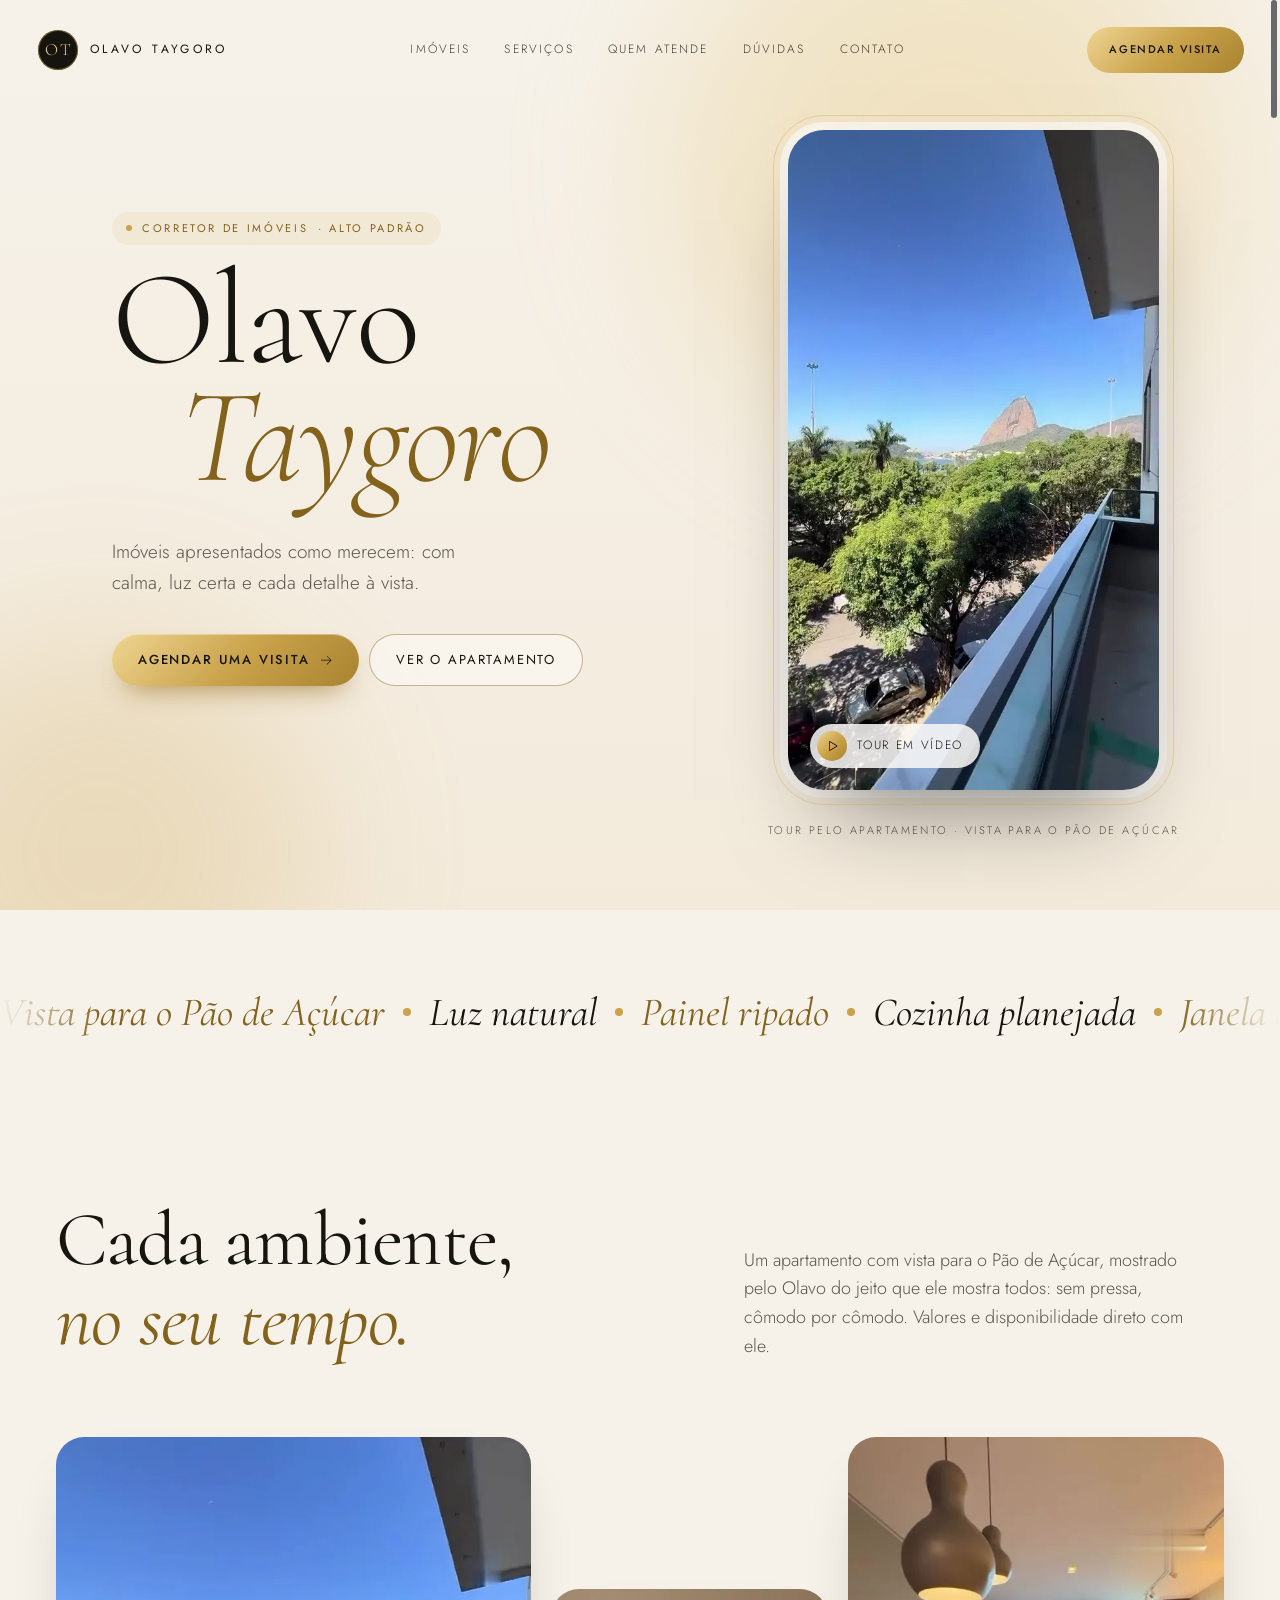
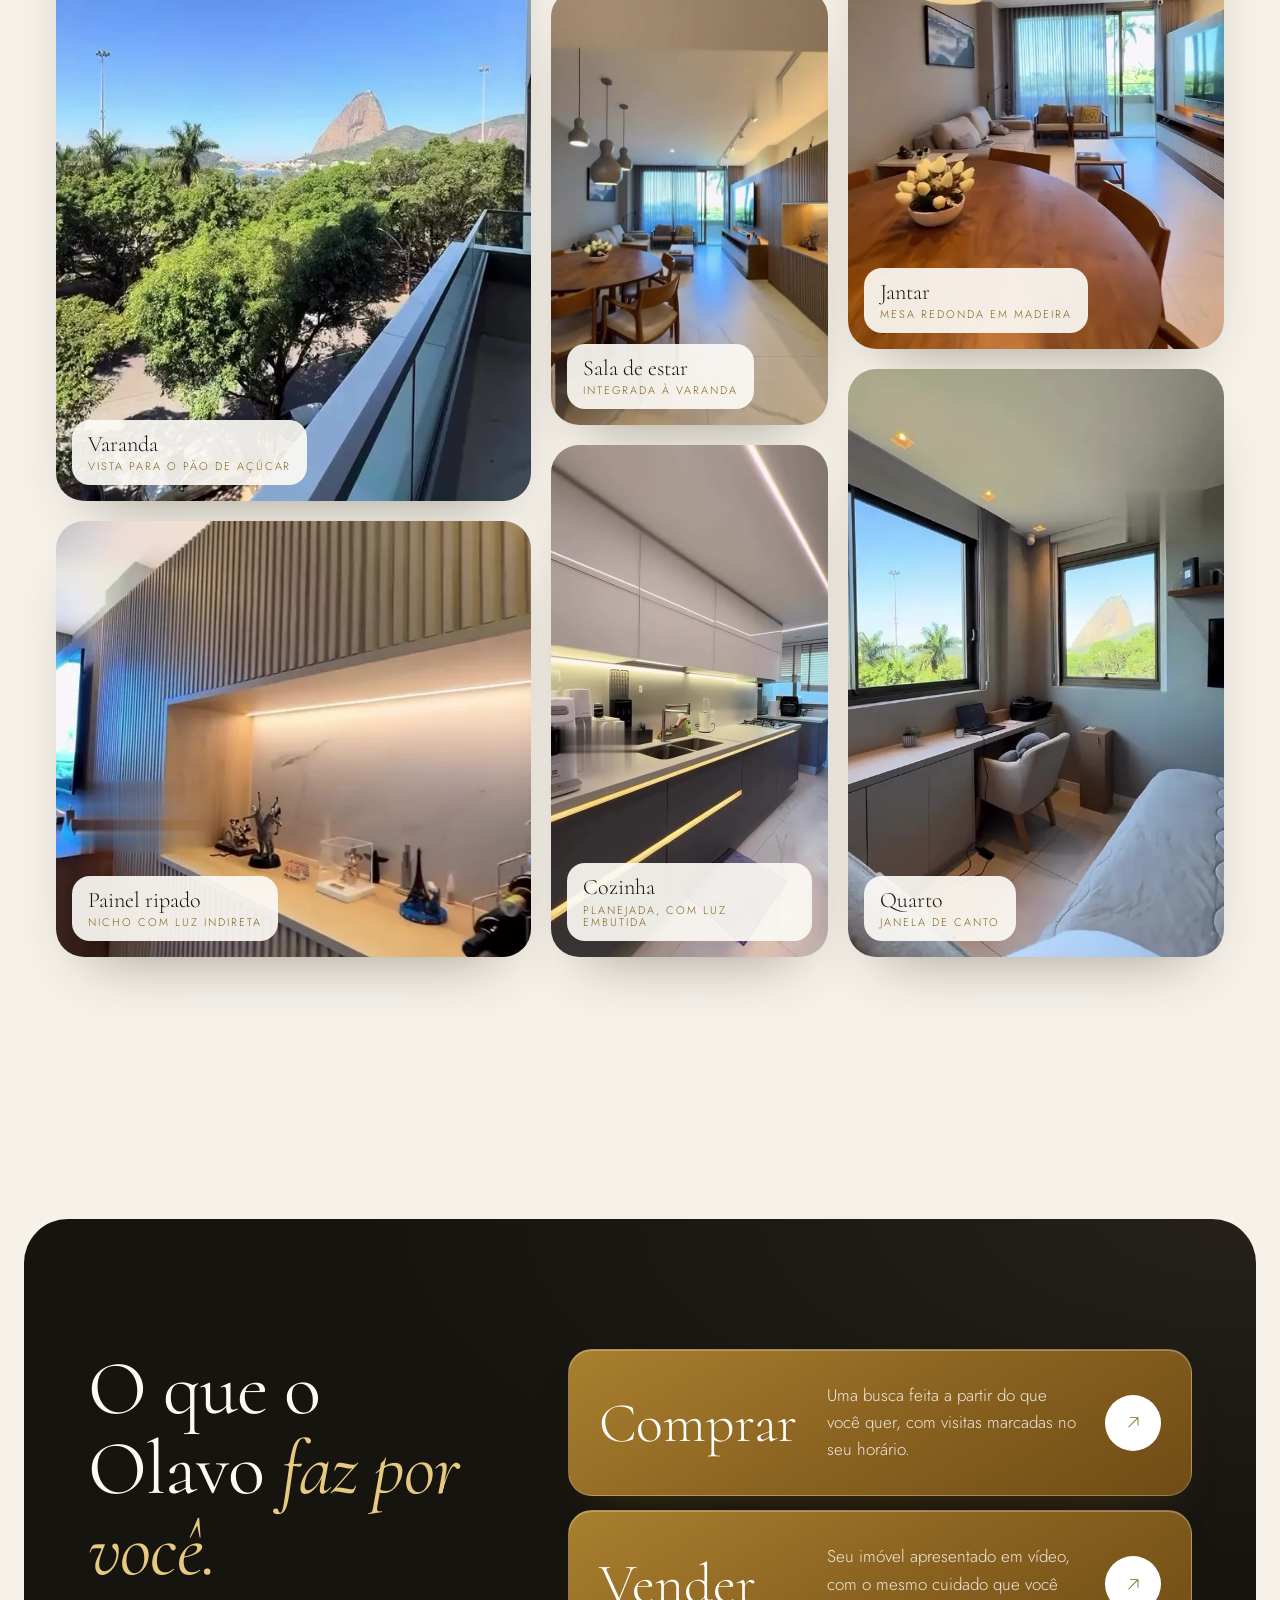
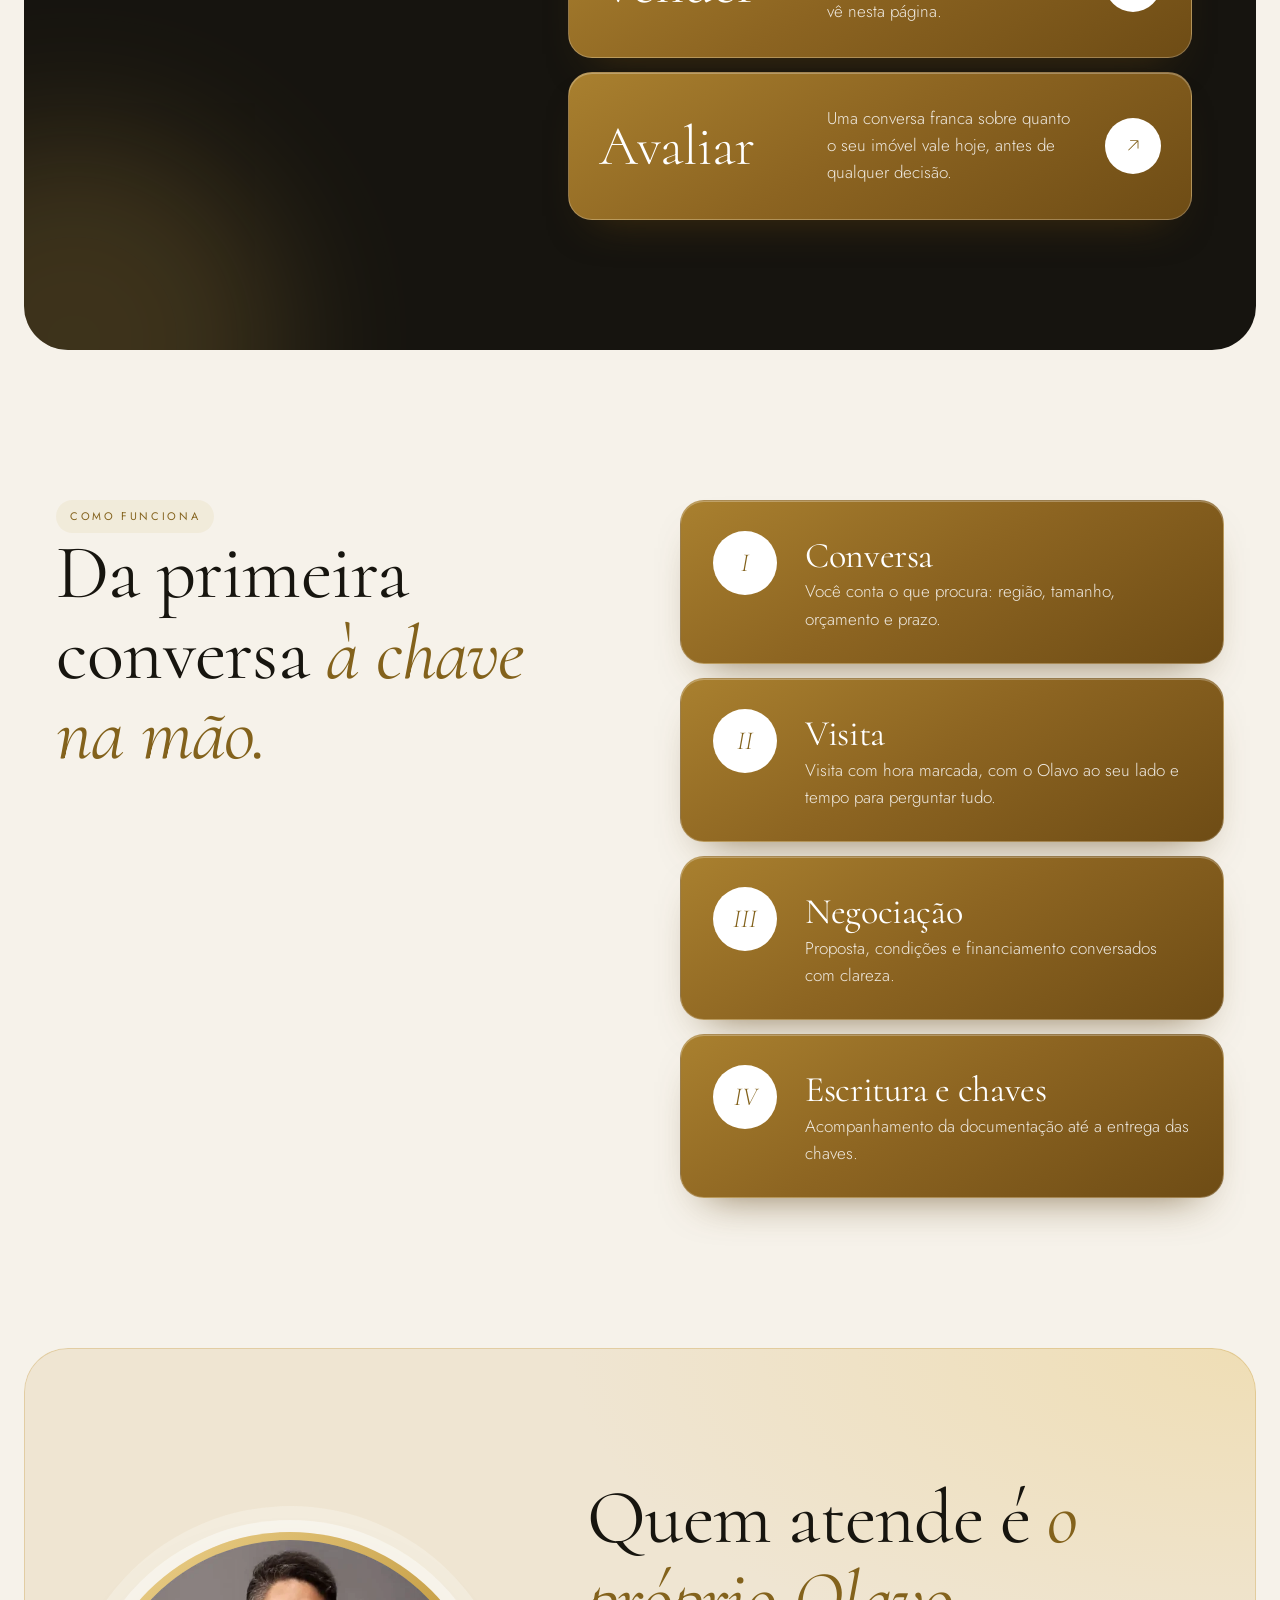
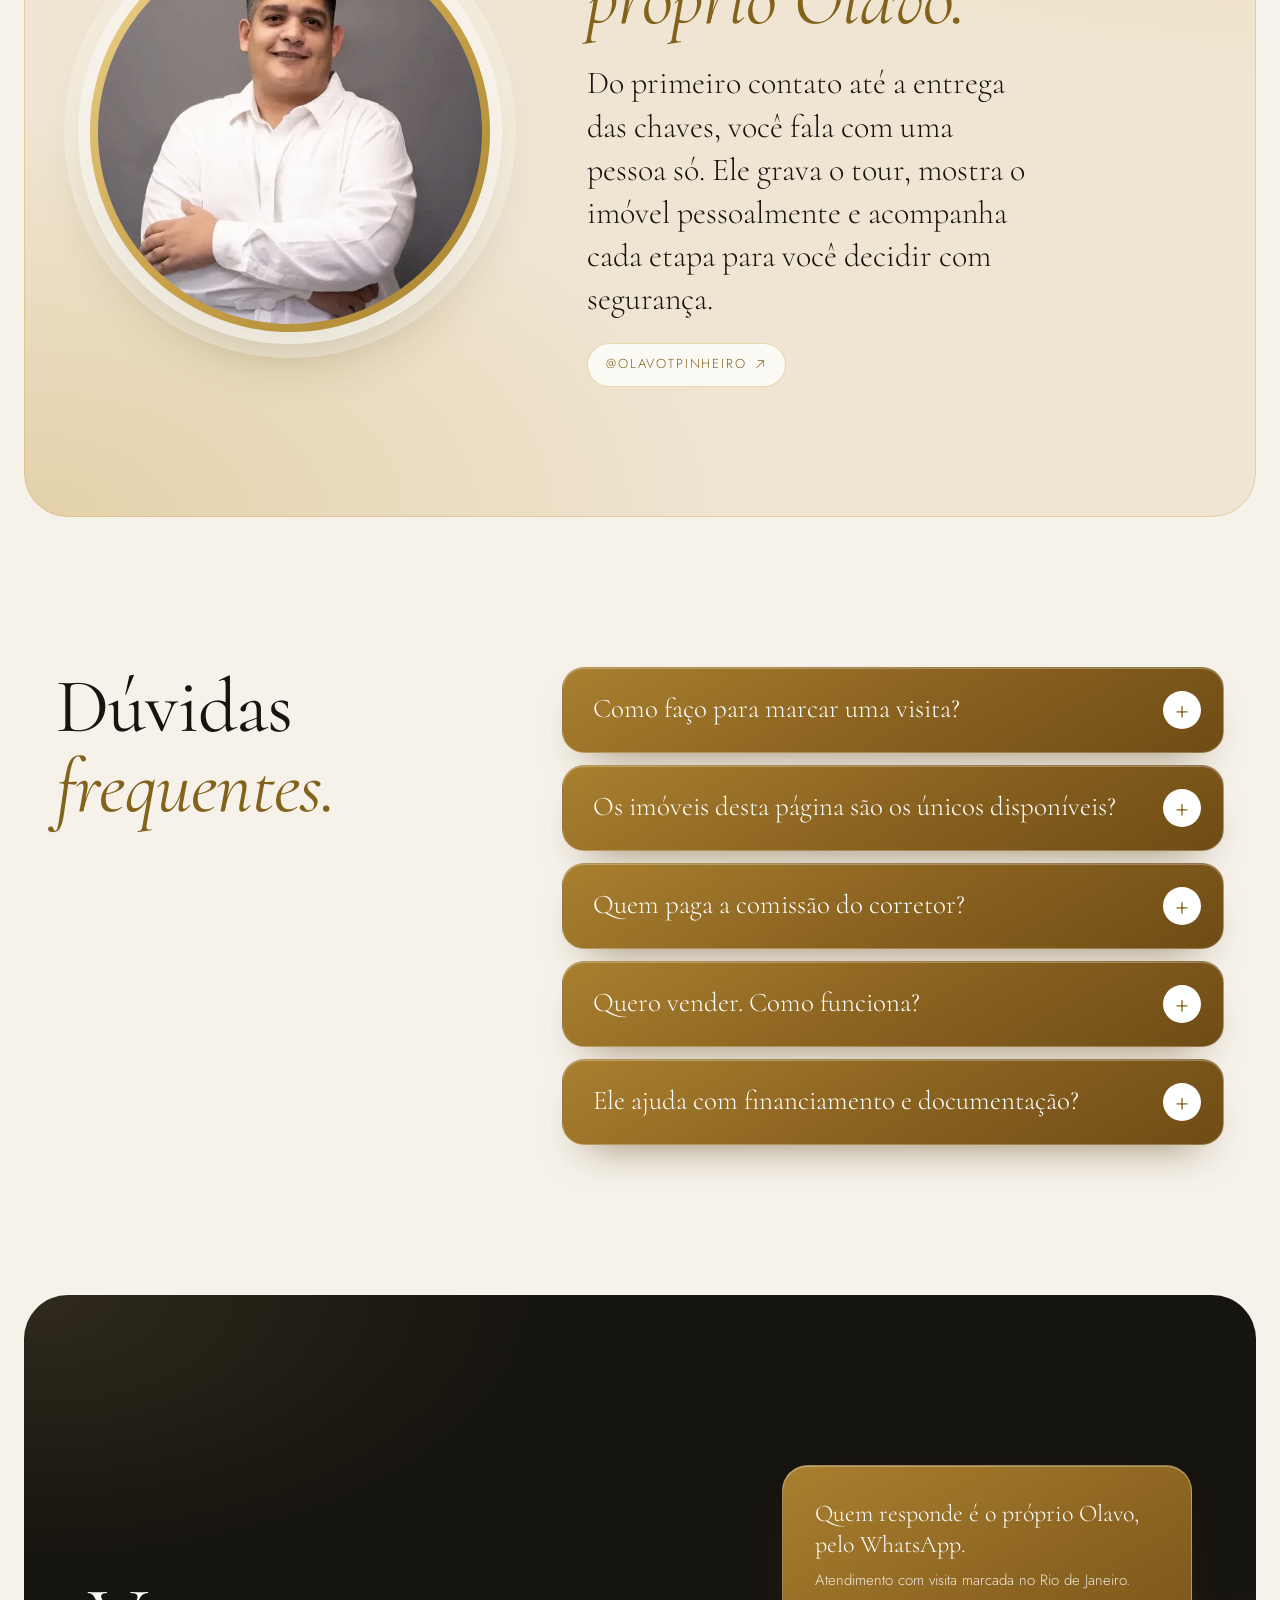
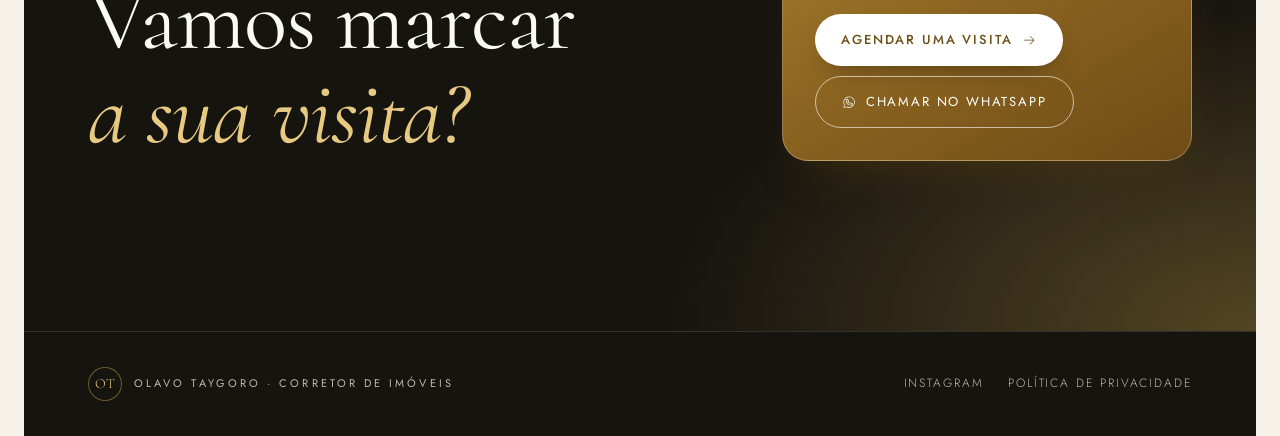
==== index.html @ d98cb9fc "Quem atende: foto centralizada e card champanhe com dourado; botão do WhatsApp só com ícone; rolagem" ====
<!doctype html>
<html lang="pt-BR">
<head>
<meta charset="utf-8">
<meta name="viewport" content="width=device-width, initial-scale=1, viewport-fit=cover">
<meta http-equiv="Content-Security-Policy" content="default-src 'self'; img-src 'self' data:; media-src 'self' blob:; style-src 'self' 'unsafe-inline'; font-src 'self'; script-src 'self' https://www.googletagmanager.com; connect-src 'self' https://*.google-analytics.com https://*.analytics.google.com https://www.googletagmanager.com; base-uri 'none'; form-action 'self'">
<title>Olavo Taygoro · Corretor de Imóveis de Alto Padrão</title>
<meta name="description" content="Compra, venda e avaliação de imóveis de alto padrão com o corretor Olavo Taygoro. Visitas com hora marcada e atendimento pessoal pelo WhatsApp.">
<meta name="robots" content="noindex">
<meta name="ga4-id" content="">
<meta name="theme-color" content="#EEECE8">
<link rel="canonical" href="https://erivelto.arcanestudios.io/">
<meta property="og:type" content="website">
<meta property="og:site_name" content="Olavo Taygoro · Corretor de Imóveis">
<meta property="og:locale" content="pt_BR">
<meta property="og:url" content="https://erivelto.arcanestudios.io/">
<meta property="og:title" content="Olavo Taygoro · Corretor de Imóveis de Alto Padrão">
<meta property="og:description" content="Compra, venda e avaliação de imóveis de alto padrão. Visitas com hora marcada e atendimento pessoal.">
<meta property="og:image" content="https://erivelto.arcanestudios.io/og-image.jpg">
<meta property="og:image:type" content="image/jpeg">
<meta property="og:image:width" content="1200">
<meta property="og:image:height" content="630">
<meta property="og:image:alt" content="Olavo Taygoro, corretor de imóveis: varanda de apartamento com vista para o Pão de Açúcar">
<meta name="twitter:card" content="summary_large_image">
<meta name="twitter:title" content="Olavo Taygoro · Corretor de Imóveis de Alto Padrão">
<meta name="twitter:description" content="Compra, venda e avaliação de imóveis de alto padrão. Visitas com hora marcada e atendimento pessoal.">
<meta name="twitter:image" content="https://erivelto.arcanestudios.io/og-image.jpg">
<link rel="icon" href="favicon.svg" type="image/svg+xml">
<link rel="preload" href="fonts/cormorant.woff2" as="font" type="font/woff2" crossorigin>
<link rel="preload" href="fonts/jost.woff2" as="font" type="font/woff2" crossorigin>
<link rel="preload" as="image" href="img/hero-poster.webp" fetchpriority="high">
<link rel="stylesheet" href="css/site.css?v=6">
<link rel="stylesheet" href="css/arcane-ui.css?v=2">
<link rel="stylesheet" href="css/arcane-motion.css?v=2">
<script type="application/ld+json">
{"@context":"https://schema.org","@type":"RealEstateAgent","name":"Olavo Taygoro · Corretor de Imóveis","url":"https://erivelto.arcanestudios.io/","image":"https://erivelto.arcanestudios.io/og-image.jpg","description":"Compra, venda e avaliação de imóveis de alto padrão.","sameAs":["https://www.instagram.com/olavotpinheiro/"]}
</script>
</head>
<body>
<svg width="0" height="0" style="position:absolute" aria-hidden="true">
<symbol id="i-arrow-right" viewBox="0 0 256 256"><path d="M220.24,132.24l-72,72a6,6,0,0,1-8.48-8.48L201.51,134H40a6,6,0,0,1,0-12H201.51L139.76,60.24a6,6,0,0,1,8.48-8.48l72,72A6,6,0,0,1,220.24,132.24Z"/></symbol>
<symbol id="i-arrow-up-right" viewBox="0 0 256 256"><path d="M198,64V168a6,6,0,0,1-12,0V78.48L68.24,196.24a6,6,0,0,1-8.48-8.48L177.52,70H88a6,6,0,0,1,0-12H192A6,6,0,0,1,198,64Z"/></symbol>
<symbol id="i-x" viewBox="0 0 256 256"><path d="M204.24,195.76a6,6,0,1,1-8.48,8.48L128,136.49,60.24,204.24a6,6,0,0,1-8.48-8.48L119.51,128,51.76,60.24a6,6,0,0,1,8.48-8.48L128,119.51l67.76-67.75a6,6,0,0,1,8.48,8.48L136.49,128Z"/></symbol>
<symbol id="i-plus" viewBox="0 0 256 256"><path d="M222,128a6,6,0,0,1-6,6H134v82a6,6,0,0,1-12,0V134H40a6,6,0,0,1,0-12h82V40a6,6,0,0,1,12,0v82h82A6,6,0,0,1,222,128Z"/></symbol>
<symbol id="i-whats" viewBox="0 0 256 256"><path d="M185.79,148.42l-32-16a6,6,0,0,0-6,.38l-16.64,11.1a42.38,42.38,0,0,1-19.05-19.05l11.1-16.64a6,6,0,0,0,.38-6l-16-32A6,6,0,0,0,102,66a34,34,0,0,0-34,34,90.1,90.1,0,0,0,90,90,34,34,0,0,0,34-34A6,6,0,0,0,185.79,148.42ZM158,178a78.09,78.09,0,0,1-78-78,22,22,0,0,1,17.53-21.55l12.21,24.42-11,16.47a6,6,0,0,0-.55,5.62,54.43,54.43,0,0,0,29.35,29.35,6,6,0,0,0,5.62-.55l16.47-11,24.42,12.21A22,22,0,0,1,158,178ZM128,26A102,102,0,0,0,38.35,176.69L26.68,211.72a14,14,0,0,0,17.7,17.7l35-11.67A102,102,0,1,0,128,26Zm0,192a90,90,0,0,1-45.06-12.08,6.09,6.09,0,0,0-3-.81,6.2,6.2,0,0,0-1.9.31L40.58,217.97a2,2,0,0,1-2.55-2.55L50.58,178a6,6,0,0,0-.5-4.91A90,90,0,1,1,128,218Z"/></symbol>
<symbol id="i-pause" viewBox="0 0 256 256"><path d="M200,34H160a14,14,0,0,0-14,14V208a14,14,0,0,0,14,14h40a14,14,0,0,0,14-14V48A14,14,0,0,0,200,34Zm2,174a2,2,0,0,1-2,2H160a2,2,0,0,1-2-2V48a2,2,0,0,1,2-2h40a2,2,0,0,1,2,2ZM96,34H56A14,14,0,0,0,42,48V208a14,14,0,0,0,14,14H96a14,14,0,0,0,14-14V48A14,14,0,0,0,96,34Zm2,174a2,2,0,0,1-2,2H56a2,2,0,0,1-2-2V48a2,2,0,0,1,2-2H96a2,2,0,0,1,2,2Z"/></symbol>
<symbol id="i-play" viewBox="0 0 256 256"><path d="M232.4,114.49,88.32,26.35a16,16,0,0,0-16.2-.3A15.86,15.86,0,0,0,64,39.87V216.13A15.94,15.94,0,0,0,80,232a16.07,16.07,0,0,0,8.36-2.35L232.4,141.51a15.81,15.81,0,0,0,0-27ZM80,215.94V40l143.83,88Z"/></symbol>
</svg>
<a class="pular" href="#conteudo">Pular para o conteúdo</a>

<header class="topo" id="topo">
  <a class="marca" href="#inicio" aria-label="Olavo Taygoro, início"><span class="marca__op" aria-hidden="true">OT</span><span class="marca__nome">Olavo Taygoro</span></a>
  <nav class="menu" aria-label="Principal">
    <a href="#projetos">Imóveis</a><a href="#servicos">Serviços</a><a href="#quem-atende">Quem atende</a><a href="#duvidas">Dúvidas</a><a href="#contato">Contato</a>
  </nav>
  <button class="btn btn--tinta topo__cta" type="button" data-abrir-conversa>Agendar visita</button>
</header>

<main id="conteudo">
<section class="hero" id="inicio" aria-label="Apresentação">
  <span class="brilho brilho--ceu" aria-hidden="true"></span><span class="brilho brilho--luz" aria-hidden="true"></span>
  <div class="hero__texto">
    <p class="hero__selo">Corretor de imóveis<span class="so-pc"> · alto padrão</span></p>
    <h1 class="hero__titulo"><span>Olavo</span> <span class="it">Taygoro</span></h1>
    <p class="hero__sub">Imóveis apresentados como merecem: com calma, luz certa e cada detalhe à vista.</p>
    <div class="hero__acoes">
      <button class="btn btn--tinta" type="button" data-abrir-conversa>Agendar uma visita <svg class="ic"><use href="#i-arrow-right"/></svg></button>
      <a class="btn btn--linha" href="#projetos">Ver o apartamento</a>
    </div>
  </div>
  <figure class="hero__janela">
    <div class="hero__quadro">
      <img class="hero__poster" src="img/hero-poster.webp" width="576" height="1024" alt="Varanda de apartamento com vista para o Pão de Açúcar e as copas das árvores" fetchpriority="high">
      <video class="hero__video" muted playsinline loop preload="none" disablepictureinpicture disableremoteplayback aria-hidden="true" tabindex="-1"></video>
      <div class="hero__veu" aria-hidden="true"></div>
      <p class="hero__chip"><span class="hero__chip-ic"><svg class="ic"><use href="#i-play"/></svg></span>Tour em vídeo</p>
      <button class="hero__pausa" type="button" aria-label="Pausar vídeo" aria-pressed="false" hidden><svg class="ic"><use href="#i-pause"/></svg></button>
    </div>
    <figcaption class="hero__legenda">Tour pelo apartamento · vista para o Pão de Açúcar</figcaption>
  </figure>
</section>

<div class="faixa-viva" aria-hidden="true"><div class="marquee"><div class="marquee__trilho">
  <span>Vista para o Pão de Açúcar</span><span>Luz natural</span><span>Painel ripado</span><span>Cozinha planejada</span><span>Janela de canto</span><span>Visita com hora marcada</span>
  <span>Vista para o Pão de Açúcar</span><span>Luz natural</span><span>Painel ripado</span><span>Cozinha planejada</span><span>Janela de canto</span><span>Visita com hora marcada</span>
</div></div></div>

<section class="projetos" id="projetos" aria-labelledby="projetos-t">
  <div class="projetos__topo">
    <h2 id="projetos-t" data-reveal>Cada ambiente, <em>no seu tempo.</em></h2>
    <p data-reveal>Um apartamento com vista para o Pão de Açúcar, mostrado pelo Olavo do jeito que ele mostra todos: sem pressa, cômodo por cômodo. Valores e disponibilidade direto com ele.</p>
  </div>
  <ul class="galeria" data-stagger>
    <li class="galeria__item g1"><img src="img/vista-pao-de-acucar.webp" alt="Varanda com guarda-corpo de vidro e vista para o Pão de Açúcar sobre as árvores" loading="lazy" width="576" height="1024"><p>Varanda <span>vista para o Pão de Açúcar</span></p></li>
    <li class="galeria__item g2"><img src="img/sala-de-estar.webp" alt="Sala de estar integrada com piso de porcelanato claro, painel ripado e cortinas de linho" loading="lazy" width="576" height="1024"><p>Sala de estar <span>integrada à varanda</span></p></li>
    <li class="galeria__item g3"><img src="img/mesa-de-jantar.webp" alt="Mesa de jantar redonda de madeira com cadeiras estofadas e pendentes cinza" loading="lazy" width="576" height="1024"><p>Jantar <span>mesa redonda em madeira</span></p></li>
    <li class="galeria__item g4"><img src="img/nicho-iluminado.webp" alt="Painel ripado em madeira com nicho iluminado por luz indireta" loading="lazy" width="576" height="1024"><p>Painel ripado <span>nicho com luz indireta</span></p></li>
    <li class="galeria__item g5"><img src="img/cozinha.webp" alt="Cozinha planejada em grafite com bancada clara e fita de luz embutida" loading="lazy" width="576" height="1024"><p>Cozinha <span>planejada, com luz embutida</span></p></li>
    <li class="galeria__item g6"><img src="img/suite-janela-de-canto.webp" alt="Quarto com bancada de trabalho e janela de canto com vista para o Pão de Açúcar" loading="lazy" width="576" height="1024"><p>Quarto <span>janela de canto</span></p></li>
  </ul>
  <div class="projetos__acoes" data-reveal>
    <button class="btn btn--tinta" type="button" data-interesse="Apartamento com vista para o Pão de Açúcar">Quero visitar este apartamento <svg class="ic"><use href="#i-arrow-right"/></svg></button>
    <a class="link-fino" href="https://www.instagram.com/olavotpinheiro/" target="_blank" rel="noopener noreferrer">Mais tours no Instagram <svg class="ic"><use href="#i-arrow-up-right"/></svg></a>
  </div>
</section>

<section class="servicos" id="servicos" aria-labelledby="servicos-t">
  <h2 id="servicos-t" data-reveal>O que o Olavo <em>faz por você.</em></h2>
  <ul class="indice" data-stagger>
    <li><button type="button" data-abrir-conversa data-tipo="Comprar um imóvel"><span class="indice__nome">Comprar</span><span class="indice__txt">Uma busca feita a partir do que você quer, com visitas marcadas no seu horário.</span><span class="indice__ic"><svg class="ic"><use href="#i-arrow-up-right"/></svg></span></button></li>
    <li><button type="button" data-abrir-conversa data-tipo="Vender um imóvel"><span class="indice__nome">Vender</span><span class="indice__txt">Seu imóvel apresentado em vídeo, com o mesmo cuidado que você vê nesta página.</span><span class="indice__ic"><svg class="ic"><use href="#i-arrow-up-right"/></svg></span></button></li>
    <li><button type="button" data-abrir-conversa data-tipo="Avaliar um imóvel"><span class="indice__nome">Avaliar</span><span class="indice__txt">Uma conversa franca sobre quanto o seu imóvel vale hoje, antes de qualquer decisão.</span><span class="indice__ic"><svg class="ic"><use href="#i-arrow-up-right"/></svg></span></button></li>
  </ul>
</section>

<section class="caminho" id="caminho" aria-labelledby="caminho-t">
  <div class="caminho__titulo">
    <p class="eyebrow" data-reveal>Como funciona</p>
    <h2 id="caminho-t" data-reveal>Da primeira conversa <em>à chave na mão.</em></h2>
  </div>
  <ol class="etapas" data-stagger>
    <li><span class="etapa__n">I</span><div><h3>Conversa</h3><p>Você conta o que procura: região, tamanho, orçamento e prazo.</p></div></li>
    <li><span class="etapa__n">II</span><div><h3>Visita</h3><p>Visita com hora marcada, com o Olavo ao seu lado e tempo para perguntar tudo.</p></div></li>
    <li><span class="etapa__n">III</span><div><h3>Negociação</h3><p>Proposta, condições e financiamento conversados com clareza.</p></div></li>
    <li><span class="etapa__n">IV</span><div><h3>Escritura e chaves</h3><p>Acompanhamento da documentação até a entrega das chaves.</p></div></li>
  </ol>
</section>

<section class="quem" id="quem-atende" aria-labelledby="quem-t">
  <div class="quem__foto" data-reveal>
    <div class="quem__retrato"><img src="img/olavo-taygoro.webp" alt="Olavo Taygoro, corretor de imóveis, sorrindo de braços cruzados, de camisa branca" loading="lazy" width="640" height="640"></div>
  </div>
  <div class="quem__texto">
    <h2 id="quem-t" data-reveal>Quem atende é <em>o próprio Olavo.</em></h2>
    <p data-reveal>Do primeiro contato até a entrega das chaves, você fala com uma pessoa só. Ele grava o tour, mostra o imóvel pessoalmente e acompanha cada etapa para você decidir com segurança.</p>
    <a class="link-fino" href="https://www.instagram.com/olavotpinheiro/" target="_blank" rel="noopener noreferrer" data-reveal>@olavotpinheiro <svg class="ic"><use href="#i-arrow-up-right"/></svg></a>
  </div>
</section>

<section class="duvidas" id="duvidas" aria-labelledby="duvidas-t">
  <h2 id="duvidas-t" data-reveal>Dúvidas <em>frequentes.</em></h2>
  <div class="faq" data-reveal>
    <details><summary>Como faço para marcar uma visita?</summary><p>Toque em "Agendar visita", deixe seu nome e WhatsApp e diga qual imóvel quer ver. O Olavo combina com você o dia e o horário.</p></details>
    <details><summary>Os imóveis desta página são os únicos disponíveis?</summary><p>Não. Aqui estão alguns exemplos do trabalho dele. Conte o que você procura e ele faz a busca para você.</p></details>
    <details><summary>Quem paga a comissão do corretor?</summary><p>Em geral, a comissão é paga por quem vende, conforme o contrato de intermediação. O Olavo explica tudo antes de qualquer compromisso.</p></details>
    <details><summary>Quero vender. Como funciona?</summary><p>Começa com uma avaliação do imóvel e uma conversa sobre preço e prazo. Depois, o imóvel é apresentado em vídeo e as visitas são acompanhadas por ele.</p></details>
    <details><summary>Ele ajuda com financiamento e documentação?</summary><p>Sim. O Olavo orienta sobre os documentos, acompanha a negociação e a papelada até a escritura e a entrega das chaves.</p></details>
  </div>
</section>

<section class="contato" id="contato" aria-labelledby="contato-t">
  <div class="contato__in">
    <h2 id="contato-t" data-reveal>Vamos marcar <em>a sua visita?</em></h2>
    <div class="contato__cartao" data-reveal>
      <p class="promessa">Quem responde é o próprio Olavo, pelo WhatsApp.</p>
      <p class="contato__area" data-sem-mapa>Atendimento com visita marcada no Rio de Janeiro.</p>
      <div class="contato__acoes">
        <button class="btn btn--tinta" type="button" data-abrir-conversa>Agendar uma visita <svg class="ic"><use href="#i-arrow-right"/></svg></button>
        <button class="btn btn--linha" type="button" data-whats><svg class="ic"><use href="#i-whats"/></svg> Chamar no WhatsApp</button>
      </div>
    </div>
  </div>
</section>
</main>

<footer class="rodape">
  <p class="marca marca--rodape"><span class="marca__op" aria-hidden="true">OT</span><span class="marca__nome">Olavo Taygoro · Corretor de Imóveis</span></p>
  <nav class="rodape__links" aria-label="Rodapé"><a href="https://www.instagram.com/olavotpinheiro/" target="_blank" rel="noopener noreferrer">Instagram</a><a href="/politica-de-privacidade/">Política de privacidade</a></nav>
</footer>

<button class="zap cta-fixo" type="button" data-whats aria-label="Chamar o Olavo no WhatsApp" aria-hidden="true" tabindex="-1"><svg class="ic"><use href="#i-whats"/></svg></button>

<dialog class="conversa" id="conversa" aria-labelledby="conversa-t">
  <form class="conversa__in" method="dialog" novalidate>
    <button class="conversa__x" type="button" data-fechar aria-label="Fechar"><svg class="ic"><use href="#i-x"/></svg></button>
    <h2 id="conversa-t">Falar com o Olavo</h2>
    <p class="conversa__sub">Deixe seu nome e WhatsApp. A mensagem sai pronta para ele.</p>
    <label class="campo"><span>Nome</span><input name="nome" autocomplete="name" autocapitalize="words" minlength="2" maxlength="80" required aria-describedby="e-nome"><small class="campo__msg" id="e-nome" role="alert" hidden>Diga seu nome para ele saber com quem fala.</small></label>
    <label class="campo"><span>WhatsApp</span><input name="tel" type="tel" inputmode="tel" autocomplete="tel" placeholder="(21) 99999-9999" maxlength="16" required aria-describedby="e-tel"><small class="campo__msg" id="e-tel" role="alert" hidden>Confere o número: DDD + 8 ou 9 dígitos.</small></label>
    <fieldset class="opcoes"><legend>O que você procura</legend>
      <label><input type="radio" name="tipo" value="Comprar um imóvel" checked><span>Comprar</span></label>
      <label><input type="radio" name="tipo" value="Vender um imóvel"><span>Vender</span></label>
      <label><input type="radio" name="tipo" value="Avaliar um imóvel"><span>Avaliar</span></label>
      <label><input type="radio" name="tipo" value="Tirar dúvidas"><span>Dúvidas</span></label>
    </fieldset>
    <p class="conversa__interesse" hidden></p>
    <button class="btn btn--tinta" type="submit" value="enviar">Enviar pelo WhatsApp</button>
  </form>
</dialog>

<script src="js/arcane-ui.js?v=3" defer></script>
<script src="js/site.js?v=2" defer></script>
<script src="js/arcane-analytics.js?v=1" defer></script>
</body>
</html>
---- css/site.css ----
/* Olavo Taygoro · Corretor de Imóveis
   Base = celular; o PC entra por cima com @media (min-width).
   Paleta única: marfim + ônix + dourado (o dourado da luz indireta do vídeo dele).
   Cantos macios em tudo: pílula nos botões, 24-44px nos cartões e seções. */
@font-face{font-family:Cormorant;src:url(../fonts/cormorant.woff2) format('woff2');font-style:normal;font-weight:300 600;font-display:swap}
@font-face{font-family:Cormorant;src:url(../fonts/cormorant-italic.woff2) format('woff2');font-style:italic;font-weight:300 600;font-display:swap}
@font-face{font-family:Jost;src:url(../fonts/jost.woff2) format('woff2');font-weight:300 500;font-display:swap}

:root{
  /* Paleta única do Olavo: marfim (fundos), ônix (seções escuras e texto) e dourado (o destaque).
     Dourado tem 3 tons: --ouro (enfeite e fundo), --ouro-claro (texto sobre ônix), --ouro-texto (texto sobre marfim, contraste AA). */
  --pedra:#F6F2EA; --marmore:#FCFAF5; --champanhe:#EFE5D2; --tinta:#17150F; --papel:#F6F2EA; --grafite:#5B574F;
  --onix:#16140F; --onix-2:#25211A; --linha:rgba(23,21,15,.12);
  --ouro:#C9A24A; --ouro-grad:linear-gradient(135deg,#EFD592 0,#C9A24A 52%,#A8832F 100%);
  /* fundo dos cartões: dourado mais fechado para o texto branco ter contraste (4,4 a 7,7:1) */
  --ouro-card:linear-gradient(150deg,#A9802F 0,#8C6421 48%,#6E4C15 100%); --branco:#FFFFFF; --branco-2:rgba(255,255,255,.86);
  --card-sombra:0 22px 44px -26px rgba(90,62,15,.75),inset 0 1px 0 rgba(255,255,255,.28); --ouro-claro:#E7C981; --ouro-texto:#83621C; --ouro-escuro:#6B4F15;
  --destaque:#C9A24A; --destaque-texto:#16140F;
  --raio:28px; --raio-p:18px; --ease:cubic-bezier(.22,1,.36,1); --ease-out:cubic-bezier(.22,1,.36,1);
  --pad:20px; --serif:Cormorant,'Cormorant Garamond',Georgia,serif; --sans:Jost,'Futura',system-ui,sans-serif;
  --sombra:0 30px 60px -34px rgba(40,30,10,.45);
  color-scheme:light;
}
*{box-sizing:border-box;margin:0}
html{overflow-anchor:none;-webkit-text-size-adjust:100%}
body{background:var(--pedra);color:var(--tinta);font-family:var(--sans);font-weight:300;font-size:17px;line-height:1.6;-webkit-font-smoothing:antialiased;overflow-x:clip}
img{display:block;max-width:100%;height:auto}
a{color:inherit}
button{font:inherit;color:inherit;cursor:pointer}
.ic{width:1.1em;height:1.1em;fill:currentColor;flex:none}
.pular{position:absolute;left:12px;top:-60px;z-index:100;background:var(--tinta);color:var(--marmore);padding:10px 16px;border-radius:999px}
.pular:focus{top:12px}
::selection{background:var(--ouro);color:var(--tinta)}
:focus-visible{outline:2px solid var(--ouro-texto);outline-offset:4px;border-radius:12px}
h1,h2,h3{font-family:var(--serif);font-weight:400;letter-spacing:-.01em;line-height:1.05}
h2 em,h1 em{font-style:italic;color:var(--ouro-texto)}
section{scroll-margin-top:72px}

/* ---- botões (pílula) ---- */
.btn{display:inline-flex;align-items:center;justify-content:center;gap:.7em;min-height:52px;padding:0 26px;border-radius:999px;border:1px solid transparent;font-family:var(--sans);font-weight:400;font-size:13px;letter-spacing:.14em;text-transform:uppercase;text-decoration:none;white-space:nowrap;transition:transform .3s var(--ease),background-color .3s,border-color .3s,color .3s,box-shadow .3s}
.btn:hover{transform:translateY(-2px)}
.btn:active{transform:scale(.97)}
.btn .ic{transition:transform .35s var(--ease)}
.btn:hover .ic{transform:translateX(4px)}
.btn--tinta{background:var(--ouro-grad);background-origin:border-box;border:0;color:var(--onix);font-weight:500;box-shadow:0 14px 28px -14px rgba(150,110,30,.85),inset 0 1px 0 rgba(255,255,255,.35)}
.btn--tinta:hover{background:var(--onix);color:var(--ouro-claro);box-shadow:0 16px 30px -14px rgba(22,20,15,.7)}
.btn--linha{border-color:rgba(131,98,28,.45);background:rgba(252,250,245,.6)}
.btn--linha:hover{background:var(--marmore);border-color:var(--ouro-texto);color:var(--ouro-texto)}
.link-fino{display:inline-flex;align-items:center;gap:.5em;min-height:44px;font-size:13px;letter-spacing:.14em;text-transform:uppercase;text-decoration:none;color:var(--ouro-texto);transition:gap .3s var(--ease),color .25s}
.link-fino:hover{gap:.9em;color:var(--tinta)}
.eyebrow,.hero__selo{display:inline-flex;align-items:center;gap:10px;font-size:11px;letter-spacing:.24em;text-transform:uppercase;font-weight:400;color:var(--ouro-texto);padding:8px 14px;border-radius:999px;background:rgba(201,162,74,.09)}

/* ---- topo: vira uma pílula de vidro ao rolar ---- */
.topo{position:fixed;top:10px;left:10px;right:10px;z-index:50;display:flex;align-items:center;justify-content:space-between;gap:16px;height:60px;padding:0 10px 0 12px;border-radius:999px;color:var(--marmore);transition:background-color .4s,color .4s,box-shadow .4s}
.topo.is-solido{background:rgba(251,250,247,.82);color:var(--tinta);-webkit-backdrop-filter:blur(16px) saturate(1.4);backdrop-filter:blur(16px) saturate(1.4);box-shadow:0 10px 30px -16px rgba(40,30,10,.35),0 0 0 1px rgba(28,29,31,.06)}
.marca{display:inline-flex;align-items:center;gap:12px;text-decoration:none}
.marca__op{display:grid;place-items:center;width:40px;height:40px;border-radius:50%;background:var(--onix);color:var(--ouro-claro);font-family:var(--serif);font-size:17px;letter-spacing:.06em;padding-left:.06em;box-shadow:inset 0 0 0 1px rgba(201,162,74,.5)}
.marca__nome{font-size:12px;letter-spacing:.28em;text-transform:uppercase;font-weight:400}
.topo .marca__nome{display:none}
.menu{display:none}
.topo__cta{min-height:42px;padding:0 18px;font-size:11px;box-shadow:none}

/* ---- hero: no celular o vídeo vertical ocupa a tela, com cantos de baixo arredondados ---- */
.hero{position:relative;height:100svh;min-height:620px;background:#16140F;color:var(--marmore);overflow:hidden;isolation:isolate;border-radius:0 0 32px 32px}
.hero>.hero__janela{position:absolute;inset:0;margin:0} /* .hero>* do arcane-motion põe relative: aqui precisa ser absolute */
.hero__quadro{position:absolute;inset:0;overflow:hidden}
.hero__poster,.hero__video{position:absolute;inset:0;width:100%;height:100%;object-fit:cover}
.hero__video{opacity:0;transition:opacity 1.2s}
.hero.is-tocando .hero__video{opacity:1}
.hero__veu{position:absolute;inset:0;pointer-events:none;background:linear-gradient(180deg,rgba(22,20,15,.45) 0,rgba(22,20,15,0) 22%,rgba(20,18,16,.05) 36%,rgba(22,18,10,.62) 60%,rgba(22,18,10,.9) 100%)}
.hero__legenda{display:none}
.hero__chip{position:absolute;z-index:3;left:var(--pad);top:88px;display:inline-flex;align-items:center;gap:10px;padding:6px 16px 6px 6px;border-radius:999px;background:rgba(22,20,15,.45);border:1px solid rgba(231,201,129,.35);font-size:12px;letter-spacing:.14em;text-transform:uppercase}
.hero__chip-ic{display:grid;place-items:center;width:30px;height:30px;border-radius:50%;background:var(--ouro-grad);color:var(--tinta)}
.hero__chip-ic .ic{width:12px;height:12px}
.hero>.hero__texto{position:absolute;left:var(--pad);right:var(--pad);bottom:calc(36px + env(safe-area-inset-bottom));z-index:3}
.hero__selo{color:var(--ouro-claro);background:rgba(22,20,15,.42);margin-bottom:16px}
.hero__selo::before{content:"";width:6px;height:6px;border-radius:50%;background:var(--ouro)}
.hero__titulo{font-size:clamp(64px,20vw,112px);line-height:.88;font-weight:300}
.hero__titulo span{display:block}
.hero__titulo .it{font-style:italic;padding-left:.5em;padding-bottom:.1em;color:var(--ouro-claro)}
.hero__sub{margin-top:18px;max-width:32ch;font-size:17px;opacity:.92}
.hero__acoes{display:flex;flex-wrap:wrap;gap:10px;margin-top:26px}
.hero .btn--linha{color:var(--marmore);border-color:rgba(251,250,247,.5);background:rgba(251,250,247,.08)}
.hero .btn--linha:hover{background:var(--marmore);border-color:var(--marmore);color:var(--tinta)}
.hero__pausa{position:absolute;z-index:4;right:var(--pad);top:88px;width:44px;height:44px;border-radius:50%;border:1px solid rgba(251,250,247,.4);background:rgba(22,20,15,.45);color:var(--marmore);display:grid;place-items:center}
.hero__pausa:hover{background:var(--marmore);color:var(--tinta)}
.hero__pausa[hidden]{display:none}
.so-pc{display:none}
.brilho{display:none}

/* ---- faixa que rola (o que se vê no vídeo) ---- */
.faixa-viva{padding:44px 0 8px}
.faixa-viva .marquee{border:0;padding:6px 0}
.faixa-viva .marquee__trilho{gap:18px;animation-duration:40s}
.faixa-viva .marquee__trilho span{display:inline-flex;align-items:center;gap:18px;font-family:var(--serif);font-style:italic;font-weight:400;font-size:30px;letter-spacing:0;color:var(--ouro-texto)}
.faixa-viva .marquee__trilho span::after{content:"";width:8px;height:8px;border-radius:50%;background:var(--ouro)}
.faixa-viva .marquee__trilho span:nth-child(even){color:var(--tinta)}

/* ---- imóveis: galeria ---- */
.projetos,.servicos,.caminho,.quem,.duvidas,.contato{padding:88px var(--pad)}
h2{font-size:clamp(44px,12vw,72px);max-width:14ch}
.projetos__topo p{margin-top:22px;max-width:44ch;color:var(--grafite)}
.galeria{list-style:none;padding:0 var(--pad);margin:44px calc(var(--pad) * -1) 0;display:flex;gap:14px;overflow-x:auto;scroll-snap-type:x proximity;scroll-padding:0 var(--pad);scrollbar-width:none;touch-action:pan-x pan-y}
.galeria::-webkit-scrollbar{display:none}
.galeria__item{position:relative;flex:0 0 76vw;scroll-snap-align:start;border-radius:var(--raio);overflow:hidden;background:var(--marmore);box-shadow:var(--sombra)}
.galeria__item img{width:100%;aspect-ratio:3/4;object-fit:cover;transition:transform 1.4s var(--ease)}
.galeria__item p{position:absolute;left:12px;right:12px;bottom:12px;padding:12px 16px;border-radius:var(--raio-p);background:rgba(252,250,245,.92);font-family:var(--serif);font-size:22px;line-height:1.15;color:var(--tinta)}
.galeria__item p span{display:block;font-family:var(--sans);font-size:11px;letter-spacing:.18em;text-transform:uppercase;color:var(--ouro-texto);margin-top:3px}
.projetos__acoes{margin-top:36px;display:flex;flex-wrap:wrap;align-items:center;gap:14px 28px}

/* ---- serviços: fundo ônix com luz dourada, cartões arredondados ---- */
.servicos{position:relative;margin:0 10px;border-radius:32px;background:radial-gradient(120% 80% at 100% 0,var(--onix-2),transparent 60%),var(--onix);color:var(--marmore);overflow:hidden;isolation:isolate}
.servicos::after{content:"";position:absolute;width:420px;height:420px;left:-160px;bottom:-200px;border-radius:50%;background:var(--ouro);opacity:.22;filter:blur(70px);z-index:-1}
.servicos h2 em{color:var(--ouro-claro)}
.indice{list-style:none;padding:0;margin-top:40px;display:grid;gap:12px}
.indice button{width:100%;display:grid;grid-template-columns:1fr auto;gap:6px 16px;align-items:center;padding:24px;border-radius:24px;border:1px solid rgba(255,255,255,.22);background:var(--ouro-card);color:var(--branco);box-shadow:var(--card-sombra);text-align:left;transition:transform .45s var(--ease),box-shadow .45s var(--ease),filter .35s}
.indice__nome{font-family:var(--serif);font-size:42px;line-height:1}
.indice__txt{grid-column:1/-1;grid-row:2;color:var(--branco-2);max-width:46ch;font-size:16px}
.indice__ic{grid-column:2;grid-row:1;display:grid;place-items:center;width:48px;height:48px;border-radius:50%;background:var(--branco);color:var(--ouro-texto);transition:transform .45s var(--ease)}
.indice button:hover{filter:brightness(1.08);transform:translateY(-3px);box-shadow:0 30px 54px -26px rgba(90,62,15,.85),inset 0 1px 0 rgba(255,255,255,.35)}
.indice button:hover .indice__ic{transform:rotate(45deg)}

/* ---- como funciona: cartões dourados, número em círculo branco ---- */
.etapas{list-style:none;padding:0;margin-top:40px;display:grid;gap:12px}
.etapas li{display:grid;grid-template-columns:56px 1fr;gap:16px;align-items:start;padding:22px;border-radius:24px;background:var(--ouro-card);color:var(--branco);border:1px solid rgba(255,255,255,.22);box-shadow:var(--card-sombra)}
.etapa__n{display:grid;place-items:center;width:52px;height:52px;border-radius:50%;font-family:var(--serif);font-style:italic;font-size:22px;line-height:1;background:var(--branco);color:var(--ouro-texto)}
.etapas h3{font-size:28px;margin-top:6px}
.etapas p{margin-top:4px;color:var(--branco-2);max-width:40ch}

/* ---- quem atende: champanhe com dourado e texto escuro ---- */
.quem{position:relative;margin:0 10px;border-radius:32px;background:radial-gradient(90% 70% at 100% 0,rgba(239,213,146,.45),transparent 62%),radial-gradient(90% 80% at 0 100%,rgba(201,162,74,.3),transparent 65%),#EFE5D2;box-shadow:inset 0 0 0 1px rgba(201,162,74,.35);color:var(--tinta);display:grid;gap:40px;overflow:hidden;isolation:isolate}
.quem__foto{display:grid;justify-content:center}
.quem__retrato{width:min(280px,72vw);aspect-ratio:1;border-radius:50%;padding:8px;background:var(--ouro-grad);box-shadow:0 0 0 12px rgba(252,250,245,.6),0 0 0 26px rgba(252,250,245,.3),0 30px 60px -20px rgba(80,60,20,.45)}
.quem__retrato img{width:100%;height:100%;object-fit:cover;border-radius:50%}
.quem__monograma{width:min(260px,68vw);aspect-ratio:1;border-radius:50%;display:grid;place-items:center;background:radial-gradient(circle at 30% 25%,#F6E4C8,var(--ouro) 55%,#B9844A);box-shadow:0 0 0 10px rgba(251,250,247,.08),0 0 0 22px rgba(251,250,247,.05),0 30px 60px -20px rgba(0,0,0,.45)}
.quem__monograma span{font-family:var(--serif);font-weight:300;font-size:min(28vw,112px);letter-spacing:.04em;color:var(--onix);line-height:1}
.quem h2 em{color:var(--ouro-texto)}
.quem__texto p{margin-top:22px;max-width:40ch;font-family:var(--serif);font-size:25px;line-height:1.35;color:var(--tinta)}
.quem .link-fino{margin-top:22px;padding:0 18px;border-radius:999px;background:#FCFAF5;color:var(--ouro-texto);border:1px solid rgba(201,162,74,.4)}
.quem .link-fino:hover{background:var(--onix);color:var(--ouro-claro)}

/* ---- dúvidas: cartões que abrem ---- */
.faq{margin-top:40px;display:grid;gap:10px}
.faq details{border-radius:22px;background:var(--ouro-card);color:var(--branco);border:1px solid rgba(255,255,255,.22);box-shadow:var(--card-sombra);transition:filter .3s}
.faq details[open]{filter:brightness(1.04)}
.faq summary{display:flex;align-items:center;justify-content:space-between;gap:20px;min-height:72px;padding:16px 20px 16px 22px;font-family:var(--serif);font-size:23px;line-height:1.2}
.faq summary::after{display:grid;place-items:center;flex:none;width:38px;height:38px;border-radius:50%;background:var(--branco);color:var(--ouro-texto);font-family:var(--sans);font-weight:300;font-size:24px} /* o + vem do arcane-motion */
.faq details[open] summary::after{background:var(--onix);color:var(--ouro-claro)}
.faq summary:hover{color:var(--branco)}
.faq details p{padding:0 22px 22px;max-width:58ch;color:var(--branco-2)}

/* ---- contato: ônix com luz dourada ---- */
.contato{position:relative;margin:0 10px;border-radius:32px 32px 0 0;background:radial-gradient(80% 90% at 100% 100%,rgba(201,162,74,.34),transparent 60%),radial-gradient(60% 60% at 0 0,rgba(231,201,129,.12),transparent 70%),var(--onix);color:var(--marmore);overflow:hidden}
.contato h2{max-width:12ch}
.contato h2 em{color:var(--ouro-claro)}
.contato__cartao{margin-top:32px;padding:24px;border-radius:26px;background:var(--ouro-card);border:1px solid rgba(255,255,255,.25);box-shadow:var(--card-sombra)}
.promessa{font-family:var(--serif);font-size:24px;line-height:1.3;color:var(--branco)}
.contato__area{margin-top:8px;color:var(--branco-2);font-size:15px}
.contato__acoes{display:flex;flex-wrap:wrap;gap:10px;margin-top:22px}
.contato .btn--tinta{background:var(--branco);color:var(--ouro-escuro);box-shadow:0 12px 26px -14px rgba(0,0,0,.5)}
.contato .btn--tinta:hover{background:var(--onix);color:var(--ouro-claro)}
.contato .btn--linha{color:var(--branco);border-color:rgba(255,255,255,.6);background:transparent}
.contato .btn--linha:hover{background:var(--marmore);border-color:var(--marmore);color:var(--tinta)}
.contato :focus-visible,.servicos :focus-visible{outline-color:var(--branco)}
.faq :focus-visible,.etapas :focus-visible{outline-color:var(--ouro-texto)}

.rodape{margin:0 10px;padding:30px var(--pad) calc(96px + env(safe-area-inset-bottom));background:var(--onix);color:rgba(251,250,247,.72);border-top:1px solid rgba(251,250,247,.12);display:grid;gap:18px}
.rodape .marca__op{width:34px;height:34px;font-size:14px}
.rodape .marca__nome{font-size:11px}
.rodape__links{display:flex;flex-wrap:wrap;gap:8px 24px;font-size:12px;letter-spacing:.16em;text-transform:uppercase}
.rodape__links a{text-decoration:none;min-height:44px;display:inline-flex;align-items:center}
.rodape__links a:hover{color:var(--ouro)}

/* ---- WhatsApp fixo: aparece depois do hero ---- */
.zap{position:fixed;z-index:45;right:16px;bottom:calc(16px + env(safe-area-inset-bottom));width:58px;height:58px;min-height:0;padding:0;justify-content:center;border-radius:999px;border:0;display:inline-flex;align-items:center;gap:0;background:var(--tinta);color:var(--marmore);font-size:12px;letter-spacing:.16em;text-transform:uppercase;box-shadow:0 16px 36px -12px rgba(28,29,31,.6);opacity:0;transform:translateY(14px) scale(.96);pointer-events:none;transition:opacity .35s,transform .5s var(--ease),background-color .3s}
.zap .ic{width:46px;height:46px;padding:10px;border-radius:50%;background:var(--ouro-grad);color:var(--onix)}
.zap.is-on{opacity:1;transform:none;pointer-events:auto}
.zap:hover{background:var(--onix-2)}
.zap:active{transform:scale(.96)}

/* ---- janela de conversa (modal) ---- */
.conversa{border:0;padding:0;background:none;color:var(--tinta);max-width:none;width:100%;max-height:100dvh;margin:auto 0 0;overflow-y:auto;overscroll-behavior:contain}
.conversa::backdrop{background:rgba(22,20,15,.45);-webkit-backdrop-filter:blur(8px);backdrop-filter:blur(8px)}
.conversa[open]{animation:sobe .5s var(--ease)}
@keyframes sobe{from{transform:translateY(40px);opacity:0}}
.conversa__in{position:relative;display:grid;gap:16px;padding:34px var(--pad) calc(24px + env(safe-area-inset-bottom));background:var(--marmore);border-radius:32px 32px 0 0}
.conversa__in::before{content:"";position:absolute;left:50%;top:10px;width:44px;height:4px;margin-left:-22px;border-radius:4px;background:var(--linha)}
.conversa h2{font-size:36px;padding-right:44px;max-width:none}
.conversa__sub{color:var(--grafite);font-size:15px;margin-top:-6px}
.conversa__interesse{padding:12px 16px;border-radius:16px;background:var(--champanhe);color:var(--onix);font-size:14px}
.conversa__interesse[hidden]{display:none}
.conversa__x{position:absolute;right:12px;top:14px;width:44px;height:44px;border:0;border-radius:50%;background:var(--pedra);display:grid;place-items:center;transition:background-color .25s}
.conversa__x:hover{background:var(--champanhe)}
.campo{display:grid;gap:6px;font-size:12px;letter-spacing:.14em;text-transform:uppercase;color:var(--grafite)}
.campo input{width:100%;min-height:52px;padding:12px 18px;border:1px solid transparent;border-radius:16px;background:var(--pedra);color:var(--tinta);font:inherit;font-size:17px;letter-spacing:0;text-transform:none;transition:border-color .25s,background-color .25s,box-shadow .25s}
.campo input:focus{outline:0;border-color:var(--ouro-texto);background:#fff;box-shadow:0 0 0 4px rgba(201,162,74,.14)}
.campo input::placeholder{color:rgba(28,29,31,.35)}
.campo__msg{color:#9A3B2A;font-size:13px;letter-spacing:0;text-transform:none;line-height:1.35}
.campo.is-erro input{border-color:#9A3B2A;background:#FBEFEC}
.opcoes{border:0;padding:0;margin:6px 0 0;display:grid;grid-template-columns:1fr 1fr;gap:8px}
.opcoes legend{padding:0;margin-bottom:8px;font-size:12px;letter-spacing:.14em;text-transform:uppercase;color:var(--grafite)}
.opcoes label{position:relative;display:block}
.opcoes input{position:absolute;inset:0;width:100%;height:100%;opacity:0;margin:0;cursor:pointer}
.opcoes span{display:flex;align-items:center;justify-content:center;min-height:48px;padding:0 12px;border-radius:999px;border:1px solid var(--linha);background:transparent;font-size:15px;text-align:center;transition:border-color .2s,background-color .2s,color .2s}
.opcoes label:hover span{border-color:rgba(28,29,31,.4)}
.opcoes input:checked+span{border-color:var(--ouro-texto);background:var(--ouro-texto);color:var(--marmore)}
.opcoes input:focus-visible+span{outline:2px solid var(--ouro-texto);outline-offset:2px}
.conversa .btn{margin-top:6px}
/* autofill do navegador sem o amarelo/azul padrão */
.campo input:-webkit-autofill{-webkit-text-fill-color:var(--tinta);-webkit-box-shadow:0 0 0 40px var(--pedra) inset;caret-color:var(--tinta)}

/* ================= PC ================= */
@media (min-width:960px){
  :root{--pad:56px}
  .topo{top:16px;left:24px;right:24px;height:68px;padding:0 12px 0 14px;color:var(--tinta)}
  .topo .marca__nome{display:inline}
  .menu{display:flex;gap:6px;font-size:12px;letter-spacing:.18em;text-transform:uppercase}
  .menu a{text-decoration:none;padding:10px 14px;border-radius:999px;opacity:.8;transition:opacity .2s,background-color .25s,color .2s}
  .menu a:hover{opacity:1;background:rgba(201,162,74,.1);color:var(--ouro-texto)}
  .topo__cta{min-height:46px;padding:0 22px}

  /* hero no PC: texto à esquerda, o vídeo numa janela arredondada à direita, com luz do céu e do sol atrás */
  .hero{height:auto;min-height:100svh;border-radius:0;background:linear-gradient(180deg,var(--pedra),#F3EADB);color:var(--tinta);display:grid;grid-template-columns:minmax(0,1.1fr) minmax(0,.9fr);align-items:center;gap:56px;padding:130px var(--pad) 70px;overflow:hidden}
  .hero>.brilho{display:block;position:absolute;z-index:0;border-radius:50%;filter:blur(80px);pointer-events:none}
  .hero>.brilho--ceu{width:560px;height:560px;right:4%;top:-120px;background:var(--ouro-claro);opacity:.35}
  .hero>.brilho--luz{width:440px;height:440px;left:-120px;bottom:-160px;background:var(--ouro);opacity:.22}
  .hero>.hero__texto{position:relative;max-width:640px}
  .hero__selo{color:var(--ouro-texto);background:rgba(201,162,74,.1);-webkit-backdrop-filter:none;backdrop-filter:none}
  .so-pc{display:inline}
  .hero__titulo{font-size:clamp(112px,10.5vw,176px)}
  .hero__titulo .it{color:var(--ouro-texto)}
  .hero__sub{font-size:19px;color:var(--grafite);opacity:1;max-width:34ch;margin-top:26px}
  .hero__acoes{margin-top:36px}
  .hero .btn--linha{color:var(--tinta);border-color:rgba(131,98,28,.45);background:rgba(252,250,245,.6)}
  .hero .btn--linha:hover{background:var(--marmore);border-color:var(--ouro-texto);color:var(--ouro-texto)}
  .hero>.hero__janela{position:relative;inset:auto;justify-self:center;width:min(100%,calc((100svh - 240px) * .5625))}
  .hero__quadro{position:relative;inset:auto;aspect-ratio:9/16;border-radius:36px;outline:1px solid rgba(201,162,74,.35);outline-offset:14px;box-shadow:0 50px 90px -40px rgba(22,20,15,.55),0 0 0 8px rgba(251,250,247,.7)}
  .hero__veu{background:linear-gradient(180deg,rgba(22,20,15,.22),rgba(22,20,15,0) 30%)}
  .hero__chip{top:auto;bottom:22px;left:22px;background:rgba(251,250,247,.85);border-color:transparent;color:var(--tinta)}
  .hero__pausa{top:18px;right:18px}
  .hero__legenda{display:block;white-space:nowrap;margin:32px -80px 0;text-align:center;font-size:11px;letter-spacing:.22em;text-transform:uppercase;color:var(--grafite)}

  .faixa-viva{padding:64px 0 0}
  .faixa-viva .marquee__trilho span{font-size:40px}
  .projetos,.servicos,.caminho,.quem,.duvidas{padding:150px var(--pad)}
  .servicos,.quem{margin:0 24px;border-radius:44px;padding:130px calc(var(--pad) + 8px)}
  h2{font-size:clamp(64px,6vw,96px)}
  .projetos__topo{display:grid;grid-template-columns:minmax(0,1.3fr) minmax(0,1fr);gap:64px;align-items:end}
  .projetos__topo p{margin:0;font-size:18px}
  /* galeria em três colunas desencontradas, como uma parede de exposição */
  .galeria{margin:76px 0 0;padding:0;overflow:visible;display:grid;grid-template-columns:repeat(12,minmax(0,1fr));grid-auto-rows:56px;gap:20px;scroll-snap-type:none}
  .galeria__item{min-height:0;transition:transform .6s var(--ease),box-shadow .6s var(--ease)}
  .galeria__item img{position:absolute;inset:0;width:100%;height:100%;aspect-ratio:auto}
  .galeria__item:hover{transform:translateY(-6px);box-shadow:0 44px 70px -36px rgba(40,30,10,.55)}
  .galeria__item:hover img{transform:scale(1.05)}
  .galeria__item p{left:16px;right:auto;bottom:16px;max-width:calc(100% - 32px)}
  .g1{grid-column:1/6;grid-row:1/span 9}
  .g4{grid-column:1/6;grid-row:10/span 6}
  .g2{grid-column:6/9;grid-row:3/span 6}
  .g5{grid-column:6/9;grid-row:9/span 7}
  .g3{grid-column:9/13;grid-row:1/span 7}
  .g6{grid-column:9/13;grid-row:8/span 8}
  .projetos__acoes{margin-top:60px}

  .servicos{display:grid;grid-template-columns:minmax(0,.8fr) minmax(0,1.2fr);gap:64px;align-items:start}
  .indice{margin-top:0;gap:14px}
  .indice button{grid-template-columns:200px 1fr auto;gap:28px;padding:32px 30px}
  .indice__nome{font-size:56px}
  .indice__txt{grid-column:2;grid-row:1;font-size:17px}
  .indice__ic{grid-column:3;width:56px;height:56px}

  .caminho{display:grid;grid-template-columns:minmax(0,1fr) minmax(0,1fr);gap:80px;align-items:start}
  .caminho__titulo{position:sticky;top:150px}
  .etapas{margin-top:0;gap:14px}
  .etapas li{grid-template-columns:76px 1fr;padding:30px 32px}
  .etapa__n{width:64px;height:64px;font-size:26px}
  .etapas h3{font-size:36px}

  .quem{grid-template-columns:minmax(0,.8fr) minmax(0,1.2fr);gap:96px;align-items:center}
  .quem__retrato,.quem__monograma{width:min(400px,100%);justify-self:center}
  .quem__monograma span{font-size:140px}
  .quem__texto p{font-size:32px;max-width:30ch}

  .duvidas{display:grid;grid-template-columns:minmax(0,.8fr) minmax(0,1.2fr);gap:64px;align-items:start}
  .faq{margin-top:0;gap:12px}
  .faq summary{font-size:27px;min-height:84px;padding:18px 22px 18px 30px}
  .faq details p{padding:0 30px 28px}

  .contato{margin:0 24px;border-radius:44px 44px 0 0;padding:170px calc(var(--pad) + 8px)}
  .contato__in{display:grid;grid-template-columns:minmax(0,1.2fr) minmax(0,.8fr);gap:80px;align-items:end}
  .contato h2{font-size:clamp(72px,7vw,112px)}
  .contato__cartao{margin-top:0;padding:32px}
  .rodape{margin:0 24px;grid-template-columns:auto 1fr;align-items:center;padding:30px calc(var(--pad) + 8px)}
  .rodape__links{justify-self:end}
  .zap{right:32px;bottom:32px}
  .conversa{width:540px;margin:auto}
  .conversa__in{padding:48px 44px 44px;border-radius:36px;box-shadow:0 50px 100px -30px rgba(22,20,15,.55)}
  .conversa__in::before{display:none}
}
@media (min-width:960px) and (max-height:760px){.hero__titulo{font-size:clamp(96px,8.5vw,140px)}}
@media (prefers-reduced-motion:reduce){
  .zap,.btn,.galeria__item,.galeria__item img,.indice button,.indice__ic{transition:none}
  .btn:hover,.galeria__item:hover,.indice button:hover{transform:none}
  .conversa[open]{animation:none}
}

/* ---- páginas internas (obrigado, privacidade, 404) ---- */
.migalha{padding:24px var(--pad) 0;font-size:12px;letter-spacing:.16em;text-transform:uppercase;color:var(--grafite)}
.migalha ol{list-style:none;display:inline-flex;flex-wrap:wrap;gap:10px;padding:10px 18px;border-radius:999px;background:var(--marmore)}
.migalha li+li::before{content:"/";margin-right:10px;opacity:.5}
.migalha a{text-decoration:none}
.migalha a:hover{color:var(--ouro-texto)}
.pagina-texto{margin:24px 10px 40px;padding:48px var(--pad) 64px;max-width:860px;border-radius:32px;background:var(--marmore)}
.pagina-texto--centro{min-height:calc(100svh - 80px);display:grid;align-content:center;gap:0;margin-top:40px}
.pagina-texto h1{font-size:clamp(48px,11vw,84px);font-weight:300;max-width:14ch}
.pagina-texto h2{font-size:30px;margin-top:40px;max-width:none}
.pagina-texto p{margin-top:14px;color:var(--grafite);max-width:60ch}
.pagina-texto .lead{font-family:var(--serif);font-size:24px;line-height:1.35;color:var(--tinta);margin-top:22px}
.pagina-texto .promessa{color:var(--ouro-texto)}
.pagina-texto .eyebrow{margin:0 0 16px;justify-self:start}
.acoes{display:flex;flex-wrap:wrap;gap:10px;margin-top:36px}
@media (min-width:960px){.pagina-texto{margin:32px auto 80px;padding:72px 80px}.migalha{max-width:860px;margin:0 auto;padding:36px 0 0}}

/* o arcane-ui deixa o anel de foco com canto de 4px (quadrado): aqui ele segue o formato de cada botão */
html :focus-visible{border-radius:12px}
html .btn:focus-visible,html .zap:focus-visible,html .hero__pausa:focus-visible,html .conversa__x:focus-visible,html .link-fino:focus-visible,html .menu a:focus-visible,html .marca:focus-visible{border-radius:999px}
html .indice button:focus-visible{border-radius:24px}
html .faq summary:focus-visible{border-radius:22px}
---- css/arcane-ui.css ----
/* ==========================================================================
   Arcane UI · acabamento dos padrões do navegador
   Regra da casa: nada de "cara de navegador" no site do cliente.
   Usa os tokens do styles.css (--tinta, --papel, --destaque, --destaque-texto, --grafite, --raio)
   ========================================================================== */

:root{
  --ease-out:cubic-bezier(.22,1,.36,1);
  --ease-in-out:cubic-bezier(.65,0,.35,1);
  --ui-borda:color-mix(in srgb,var(--tinta) 22%,transparent);
  --ui-thumb:color-mix(in srgb,var(--tinta) 38%,transparent);
}

/* ---- Barra de rolagem (a lateral) ---- */
html{scroll-padding-top:88px}
/* barra de rolagem própria (mouse): fica POR CIMA da página e usa mix-blend-mode, então acompanha a cor de cada seção (clara ou escura) */
@media (pointer:fine){
  html{scrollbar-width:none}
  html::-webkit-scrollbar{display:none}
  .barra-rolagem{position:fixed;top:0;right:0;width:16px;height:100vh;z-index:70;pointer-events:none;mix-blend-mode:difference;opacity:0;transition:opacity .35s}
  .barra-rolagem.is-on{opacity:1}
  .barra-rolagem i{position:absolute;right:3px;width:6px;min-height:40px;border-radius:99px;background:#fff;opacity:.6;pointer-events:auto;cursor:grab;transition:width .15s,opacity .15s}
  .barra-rolagem.is-on i:hover,.barra-rolagem i.is-arrastando{width:10px;opacity:.85}
  .barra-rolagem i.is-arrastando{cursor:grabbing}
}
@media (pointer:coarse){.barra-rolagem{display:none}}

/* ---- Seleção, toque e cursor de texto ---- */
::selection{background:var(--destaque);color:var(--destaque-texto)}
html{-webkit-tap-highlight-color:transparent;-webkit-text-size-adjust:100%;text-size-adjust:100%}
a,button,summary,label,[role=button]{touch-action:manipulation}   /* sem atraso de toque duplo */
input,textarea,select{caret-color:var(--destaque)}

/* ---- Campos de formulário ---- */
input,textarea,select,button{font:inherit;color:inherit}
input:not([type=checkbox]):not([type=radio]):not([type=range]):not([type=file]),textarea,select{
  -webkit-appearance:none;appearance:none;width:100%;
  background:var(--papel);border:1.5px solid var(--ui-borda);border-radius:var(--raio);
  padding:12px 14px;min-height:44px;transition:border-color .18s,box-shadow .18s
}
input:hover,textarea:hover,select:hover{border-color:color-mix(in srgb,var(--tinta) 45%,transparent)}
input:focus-visible,textarea:focus-visible,select:focus-visible{
  outline:none;border-color:var(--destaque);box-shadow:0 0 0 4px color-mix(in srgb,var(--destaque) 18%,transparent)
}
::placeholder{color:var(--grafite);opacity:.75}
textarea{resize:vertical;min-height:110px}

/* autopreenchimento do Chrome (aquele fundo amarelo/azul) */
input:-webkit-autofill,textarea:-webkit-autofill,select:-webkit-autofill{
  -webkit-box-shadow:0 0 0 1000px var(--papel) inset;-webkit-text-fill-color:var(--tinta);
  caret-color:var(--tinta);transition:background-color 9999s ease-out
}
/* botão "x" de limpar e setinhas de número */
input[type=search]::-webkit-search-cancel-button,input[type=search]::-webkit-search-decoration{-webkit-appearance:none;display:none}
input[type=number]{-moz-appearance:textfield}
input[type=number]::-webkit-inner-spin-button,input[type=number]::-webkit-outer-spin-button{-webkit-appearance:none;margin:0}
/* select com seta própria */
select{
  padding-right:42px;cursor:pointer;
  background-image:url("data:image/svg+xml,%3Csvg xmlns='http://www.w3.org/2000/svg' width='14' height='9' viewBox='0 0 14 9'%3E%3Cpath d='M1 1l6 6 6-6' fill='none' stroke='%23666' stroke-width='2' stroke-linecap='round' stroke-linejoin='round'/%3E%3C/svg%3E");
  background-repeat:no-repeat;background-position:right 14px center
}
/* marcar / escolher: usa a cor de destaque do site */
input[type=checkbox],input[type=radio],input[type=range],progress{accent-color:var(--destaque)}
input[type=checkbox],input[type=radio]{width:20px;height:20px;cursor:pointer}
/* campo de arquivo */
input[type=file]{font-size:.95rem}
input[type=file]::file-selector-button{
  font:inherit;font-weight:600;margin-right:12px;padding:10px 16px;border:0;border-radius:var(--raio);
  background:var(--destaque);color:var(--destaque-texto);cursor:pointer
}
/* data/hora no tema do site */
input[type=date],input[type=time],input[type=datetime-local]{color-scheme:light}
input[type=date]::-webkit-calendar-picker-indicator{cursor:pointer;opacity:.6}

/* ---- details / summary (FAQ) sem a setinha padrão ---- */
summary{list-style:none;cursor:pointer}
summary::-webkit-details-marker{display:none}

/* ---- Foco visível (teclado) bonito e consistente ---- */
:focus-visible{outline:3px solid var(--destaque);outline-offset:3px;border-radius:4px}
:focus:not(:focus-visible){outline:none}

/* ---- Imagens e links ---- */
img{-webkit-user-drag:none}
a{-webkit-touch-callout:none}

/* ---- Pop-up de confirmação (substitui alert/confirm/prompt do navegador) ---- */
.ui-lock{overflow:hidden;scrollbar-gutter:stable}
dialog.ui-dialog{
  border:0;padding:0;border-radius:calc(var(--raio) + 8px);background:var(--papel);color:var(--tinta);
  width:min(92vw,440px);box-shadow:0 30px 80px rgba(0,0,0,.28);overscroll-behavior:contain
}
dialog.ui-dialog::backdrop{background:rgba(10,10,10,.5);backdrop-filter:blur(4px)}
.ui-dialog__in{padding:28px 26px 22px;display:grid;gap:10px}
.ui-dialog h2{margin:0;font-size:1.3rem;line-height:1.25}
.ui-dialog p{margin:0;color:var(--grafite)}
.ui-dialog__acoes{display:flex;gap:10px;justify-content:flex-end;flex-wrap:wrap;margin-top:12px}
.ui-dialog--perigo .btn:not(.btn-sec){background:#B00020;border-color:#B00020;color:#fff}

/* ---- Aviso rápido (toast) ---- */
.ui-toasts{position:fixed;left:50%;bottom:20px;transform:translateX(-50%);display:grid;gap:8px;z-index:100;width:min(92vw,420px);pointer-events:none}
.ui-toast{pointer-events:auto;background:var(--tinta);color:var(--papel);padding:13px 18px;border-radius:var(--raio);font-weight:500;box-shadow:0 12px 36px rgba(0,0,0,.25)}
.ui-toast--ok{border-left:4px solid #2e9e5b}
.ui-toast--erro{border-left:4px solid #e5484d}
---- css/arcane-motion.css ----
/* ==========================================================================
   Arcane Motion · animações que dão cara de site caro, sem quebrar nada
   Princípios (skill codemakers-design):
   - o conteúdo é VISÍVEL por padrão; só escondemos quando o JS confirma que vai animar (html.motion)
   - movimento reduzido (prefers-reduced-motion) = tudo aparece direto, sem deslocamento
   - animar só transform e opacity; nada de sequestrar a rolagem
   ========================================================================== */

:root{--dur:.8s}

/* ---- Barra de progresso de leitura ---- */
.progresso-scroll{position:fixed;inset:0 0 auto 0;height:3px;z-index:60;background:var(--destaque);transform-origin:0 50%;transform:scaleX(var(--scroll,0));pointer-events:none}

/* ---- Cabeçalho que some ao descer e volta ao subir ---- */
.topo{transition:transform .38s var(--ease-out),box-shadow .2s}
.topo--oculto{transform:translateY(-105%)}
.topo--sombra{box-shadow:0 1px 0 color-mix(in srgb,var(--tinta) 10%,transparent)}

/* ---- Entrada ao rolar: [data-reveal] (e variações) ---- */
html.motion [data-reveal]{
  opacity:0;transform:translate3d(0,28px,0);
  transition:opacity var(--dur) var(--ease-out),transform var(--dur) var(--ease-out);
  transition-delay:calc(var(--i,0) * 80ms)
}
html.motion [data-reveal=esq]{transform:translate3d(-36px,0,0)}
html.motion [data-reveal=dir]{transform:translate3d(36px,0,0)}
html.motion [data-reveal=zoom]{transform:scale(.94)}
html.motion [data-reveal].is-in{opacity:1;transform:none}

/* ---- Título palavra por palavra: [data-split] ---- */
.palavra{display:inline-block;overflow:hidden;vertical-align:top;padding-bottom:.14em;margin-bottom:-.14em}
.palavra>span{display:inline-block}
html.motion [data-split] .palavra>span{
  transform:translate3d(0,110%,0);
  transition:transform .9s var(--ease-out);transition-delay:calc(var(--i,0) * 70ms + 120ms)
}
html.motion [data-split].is-in .palavra>span{transform:none}

/* ---- Cards: sobem e inclinam levemente com o mouse ---- */
@media (hover:hover) and (pointer:fine){
  .grade li,.card-anim{transition:transform .35s var(--ease-out),box-shadow .35s var(--ease-out)}
  .grade li:hover,.card-anim:hover{transform:translateY(-6px);box-shadow:0 18px 40px color-mix(in srgb,var(--tinta) 14%,transparent)}
  [data-tilt]{transform:perspective(900px) rotateX(var(--ry,0deg)) rotateY(var(--rx,0deg));transition:transform .2s ease-out}
}

/* ---- Botão: brilho que atravessa + pressão ---- */
.btn{position:relative;overflow:hidden;transition:transform .15s var(--ease-out),opacity .2s,box-shadow .25s}
.btn::after{content:"";position:absolute;inset:0;background:linear-gradient(105deg,transparent 35%,rgba(255,255,255,.35) 50%,transparent 65%);transform:translateX(-120%)}
@media (hover:hover) and (pointer:fine){
  .btn:hover::after{transform:translateX(120%);transition:transform .7s var(--ease-out)}
  .btn:hover{box-shadow:0 10px 26px color-mix(in srgb,var(--destaque) 30%,transparent)}
}
.btn:active{transform:scale(.97)}
[data-magnetic]{transition:transform .25s var(--ease-out)}

/* ---- Link com sublinhado que desenha ---- */
.link-anim{background:linear-gradient(currentColor,currentColor) 0 100%/0 2px no-repeat;transition:background-size .35s var(--ease-out);text-decoration:none}
.link-anim:hover,.link-anim:focus-visible{background-size:100% 2px}

/* ---- Faixa que rola sozinha (marquee) ---- */
.marquee{overflow:hidden;border-block:1px solid color-mix(in srgb,var(--tinta) 12%,transparent);padding:18px 0;-webkit-mask-image:linear-gradient(90deg,transparent,#000 8%,#000 92%,transparent);mask-image:linear-gradient(90deg,transparent,#000 8%,#000 92%,transparent)}
.marquee__trilho{display:flex;width:max-content;gap:48px;animation:marquee 32s linear infinite}
.marquee:hover .marquee__trilho{animation-play-state:paused}
.marquee__trilho span{font-size:1.05rem;font-weight:600;letter-spacing:.04em;white-space:nowrap}
@keyframes marquee{to{transform:translateX(calc(-50% - 24px))}}

/* ---- Formas flutuantes no fundo (decoração, nunca conteúdo) ---- */
.hero{position:relative;overflow:clip}
.hero>*{position:relative;z-index:1}
.hero-forma{position:absolute;z-index:0;border-radius:50%;filter:blur(60px);background:var(--destaque);opacity:.09;pointer-events:none;will-change:transform}
.hero-forma--a{width:380px;height:380px;right:-80px;top:-60px;animation:flutuar 14s ease-in-out infinite}
.hero-forma--b{width:260px;height:260px;left:-60px;bottom:-40px;animation:flutuar 18s ease-in-out infinite reverse}
@keyframes flutuar{50%{transform:translate3d(30px,24px,0) scale(1.08)}}

/* ---- Faísca da Arcane (assinatura): gira devagar e pulsa ---- */
.faisca{display:inline-block;width:1em;height:1em;vertical-align:-.1em;animation:faisca 5s ease-in-out infinite}
@keyframes faisca{0%,100%{transform:rotate(0) scale(1)}50%{transform:rotate(90deg) scale(1.18)}}

/* ---- FAQ: conteúdo entra suave ao abrir ---- */
details[open]>.conteudo,details[open]>p{animation:abrir .35s var(--ease-out)}
@keyframes abrir{from{opacity:0;transform:translateY(-6px)}}
details>summary{display:flex;justify-content:space-between;gap:16px;align-items:center}
details>summary::after{content:"+";font-size:1.4rem;line-height:1;transition:transform .3s var(--ease-out)}
details[open]>summary::after{transform:rotate(45deg)}

/* ---- Pop-up e toast: entrada e saída ---- */
dialog.ui-dialog[open]{animation:dlg-in .3s var(--ease-out)}
dialog.ui-dialog[open]::backdrop{animation:fade .3s ease-out}
dialog.ui-dialog.is-closing{animation:dlg-out .17s ease-in forwards}
dialog.ui-dialog.is-closing::backdrop{animation:fade-out .17s ease-in forwards}
@keyframes dlg-in{from{opacity:0;transform:translateY(14px) scale(.96)}}
@keyframes dlg-out{to{opacity:0;transform:translateY(8px) scale(.98)}}
@keyframes fade{from{opacity:0}}
@keyframes fade-out{to{opacity:0}}
.ui-toast{animation:toast-in .35s var(--ease-out)}
.ui-toast.is-out{animation:toast-out .22s ease-in forwards}
@keyframes toast-in{from{opacity:0;transform:translateY(16px)}}
@keyframes toast-out{to{opacity:0;transform:translateY(8px)}}

/* ---- Movimento reduzido: tudo aparece direto e para de se mexer ---- */
@media (prefers-reduced-motion:reduce){
  html{scroll-behavior:auto}
  .marquee__trilho,.hero-forma,.faisca{animation:none}
  .marquee{overflow-x:auto}
  .progresso-scroll{display:none}
  .topo,.btn,.grade li,.card-anim,details>summary::after{transition:none}
  dialog.ui-dialog[open],dialog.ui-dialog[open]::backdrop,.ui-toast{animation:none}
}
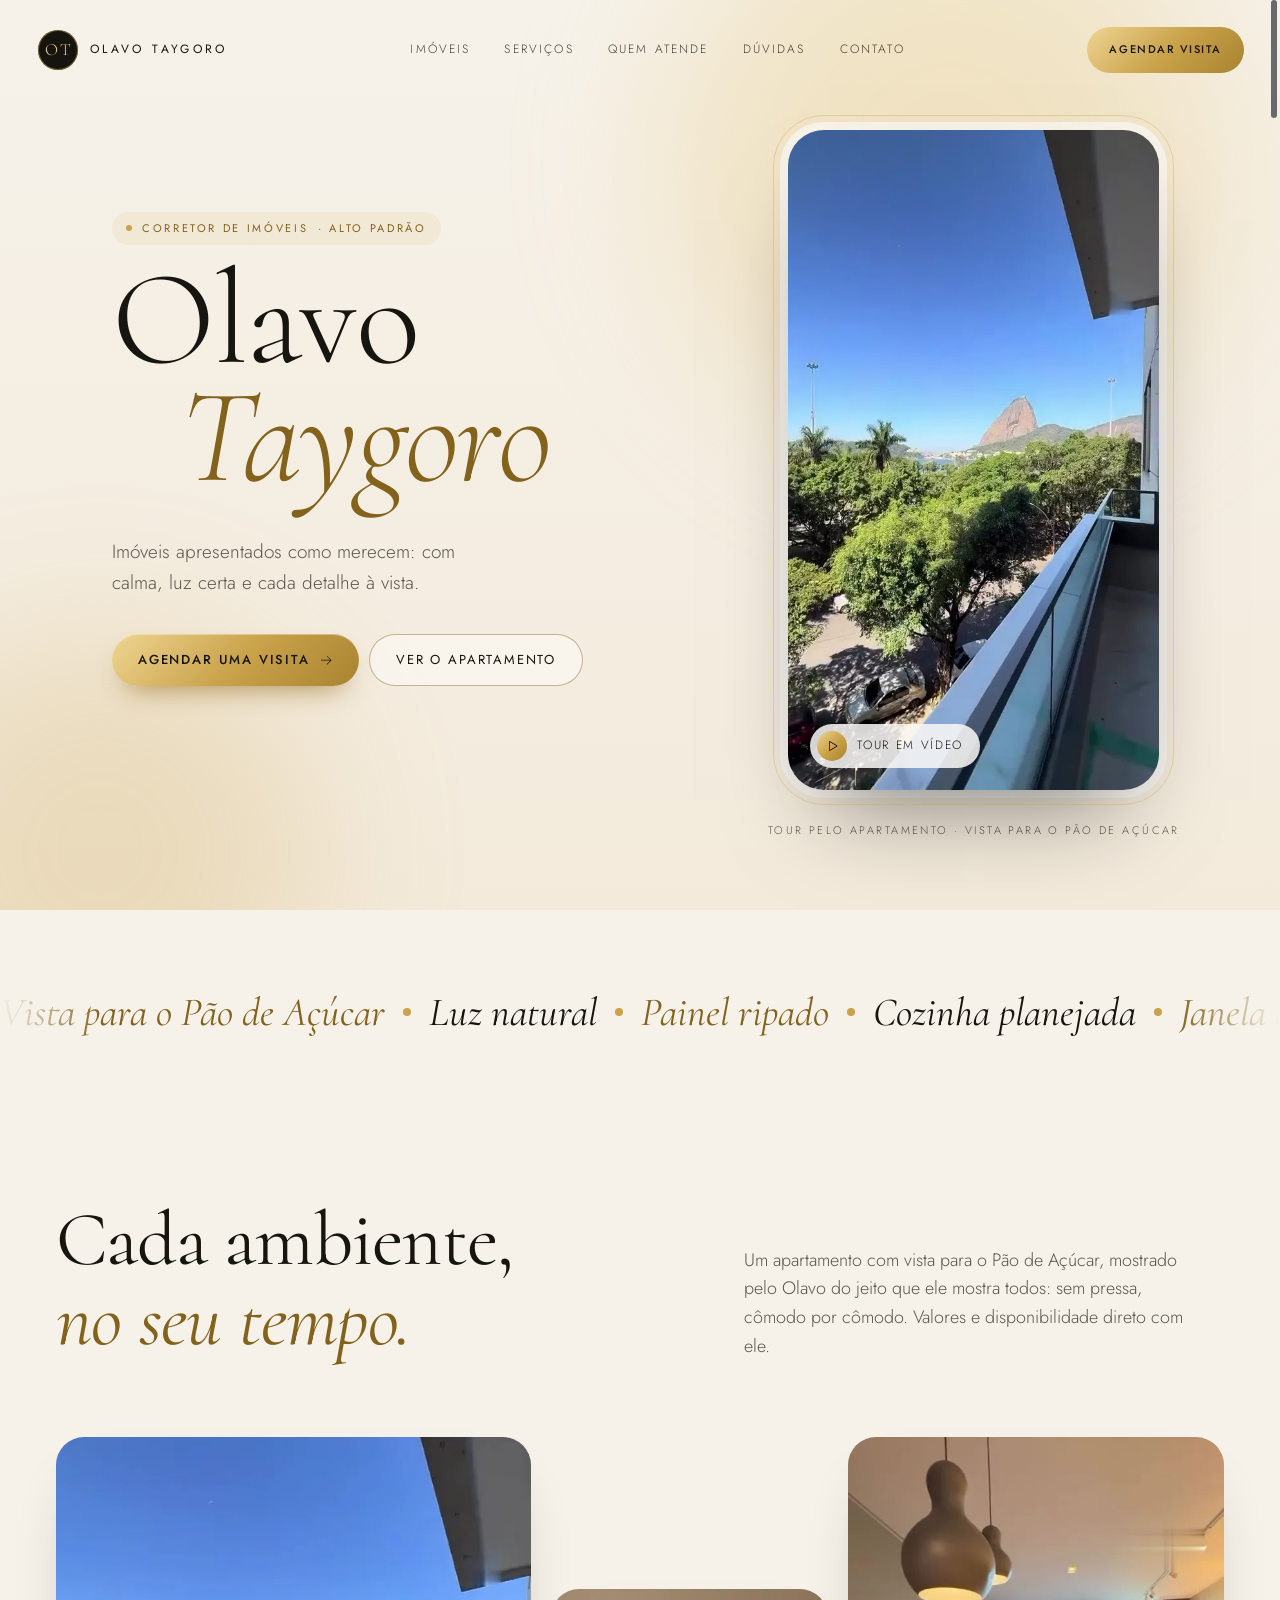
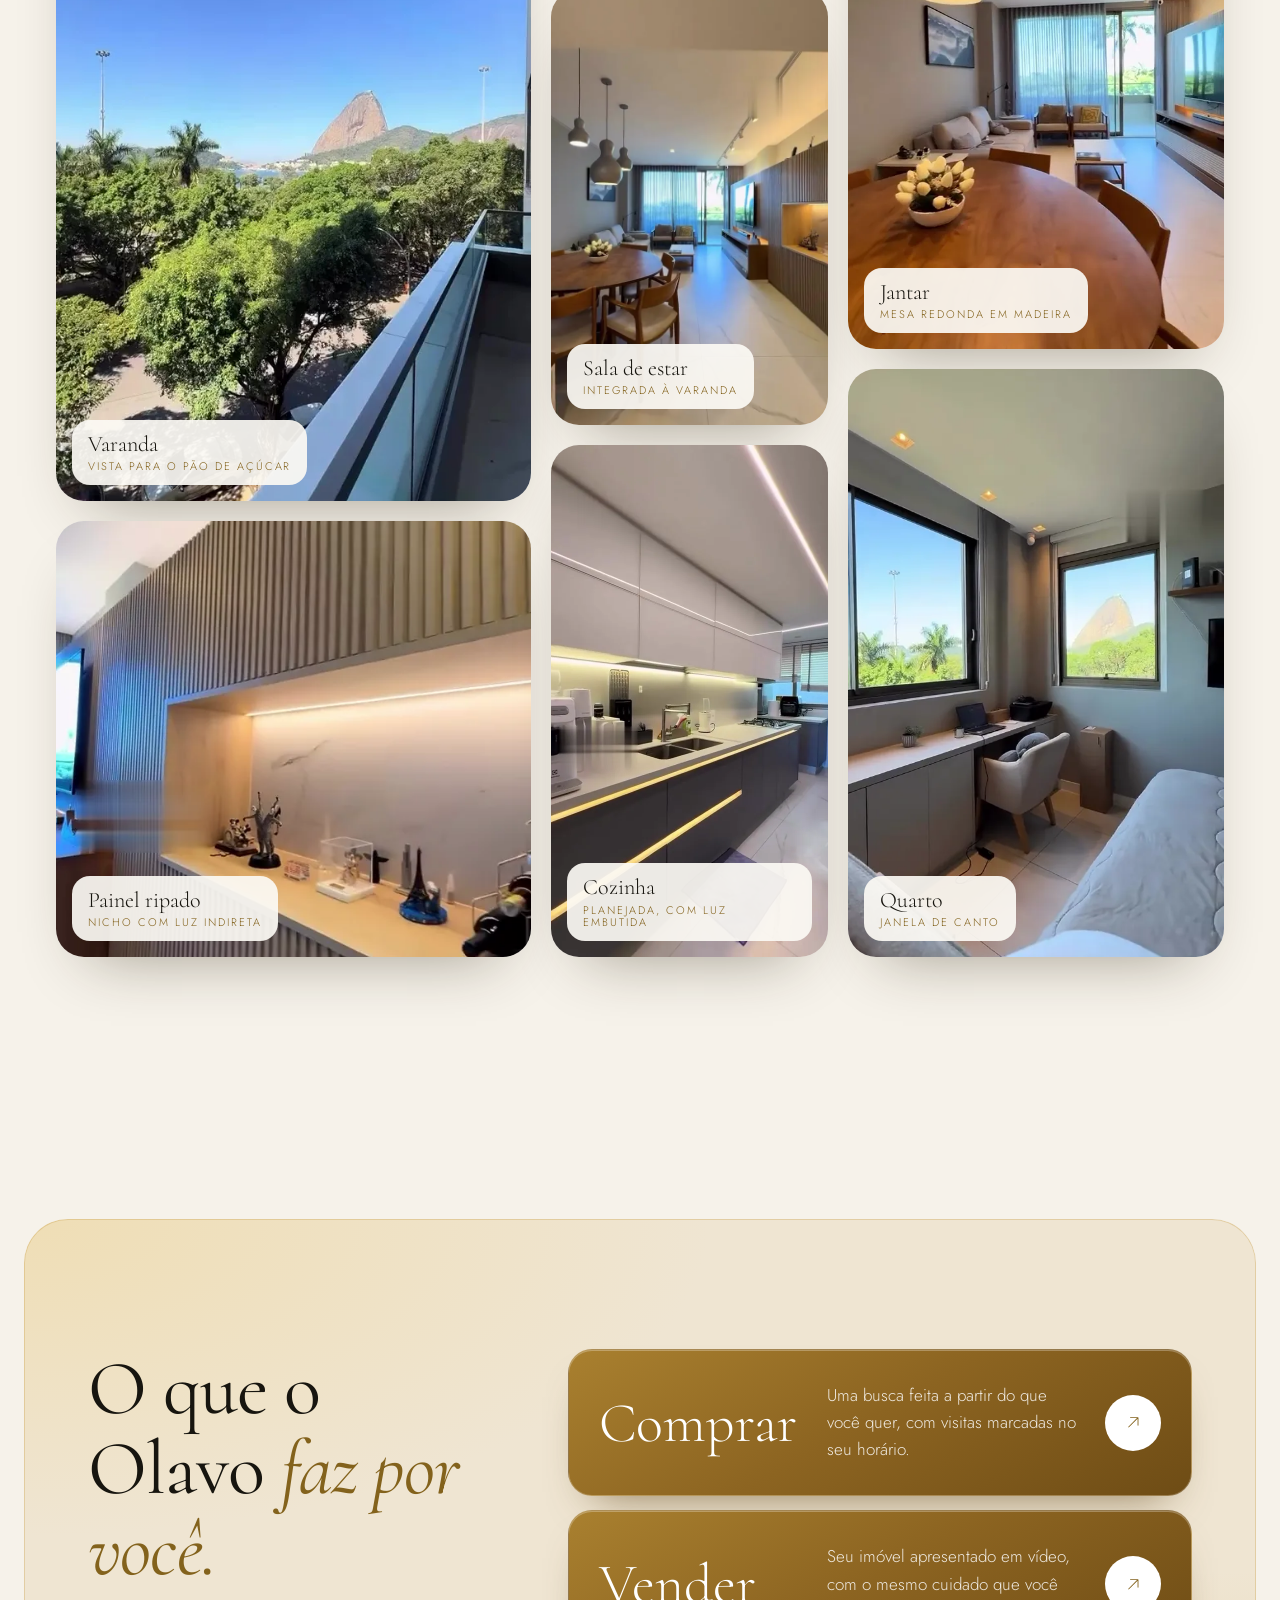
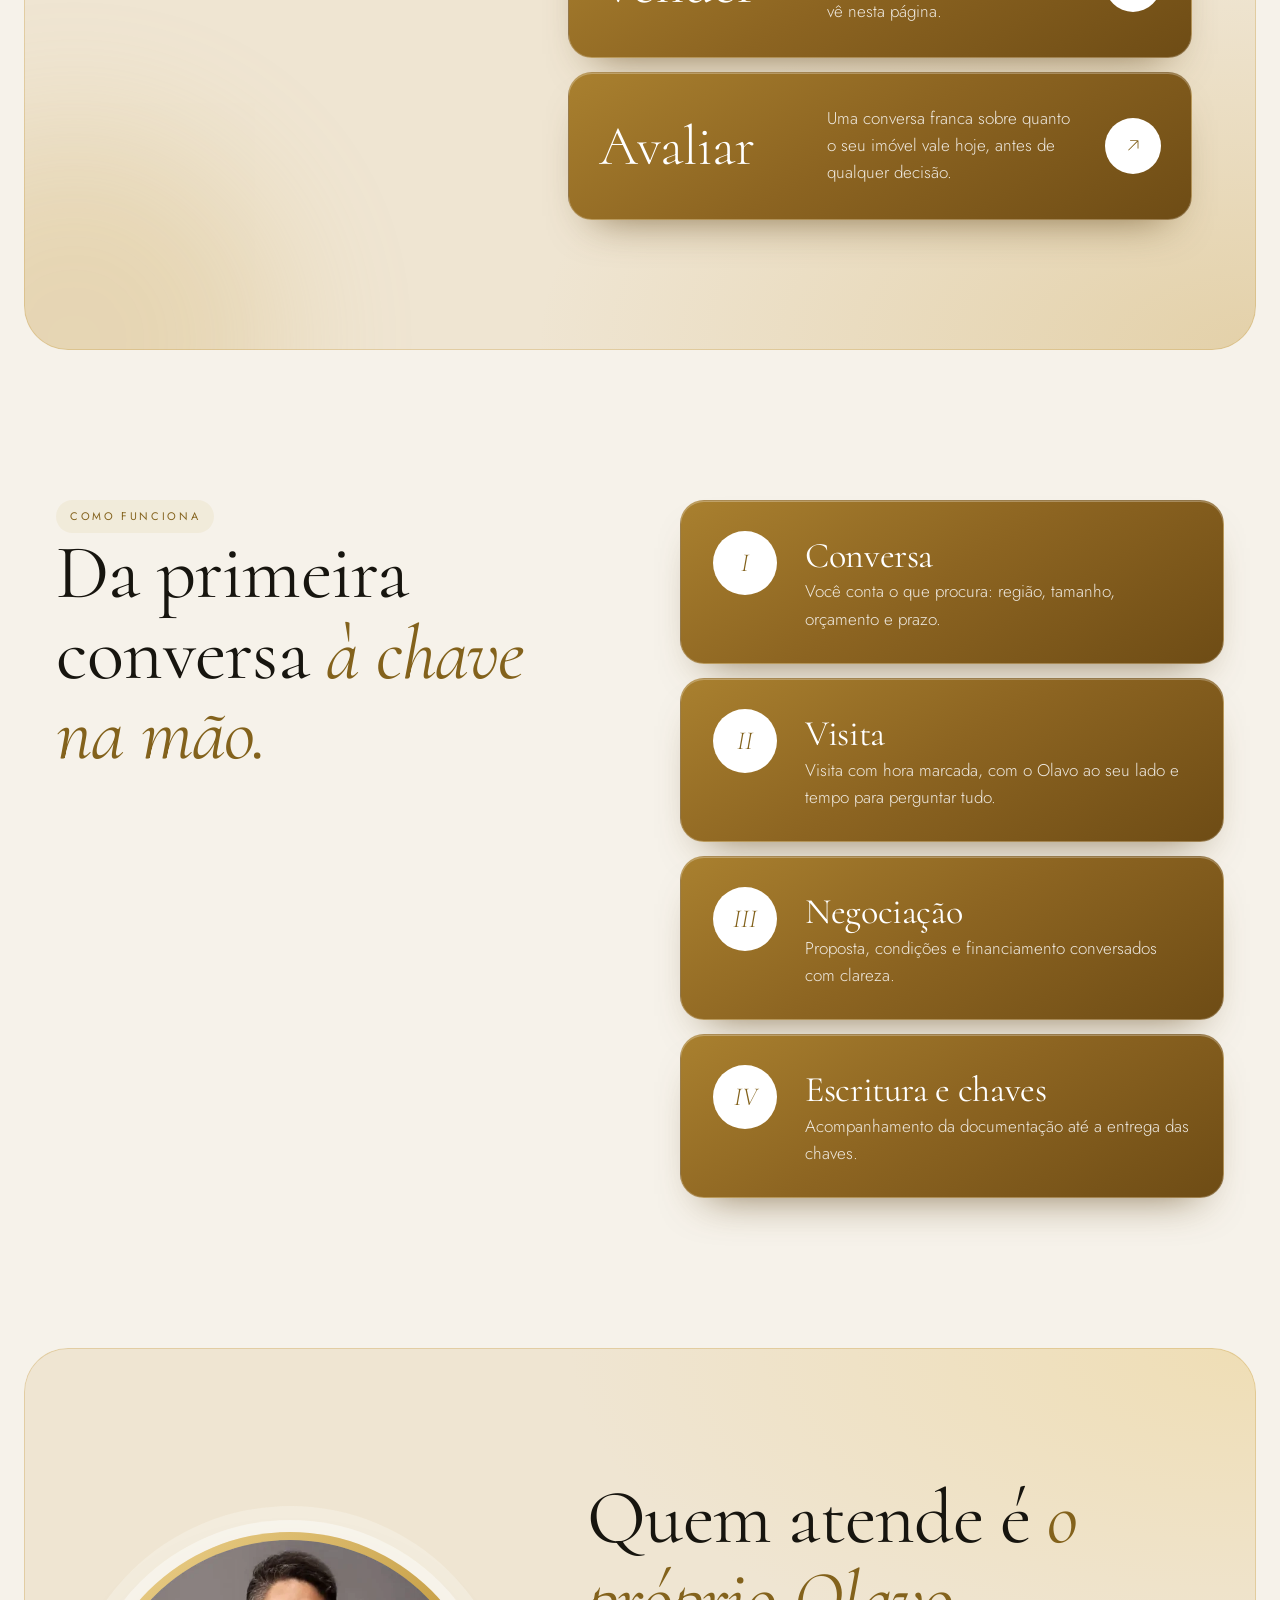
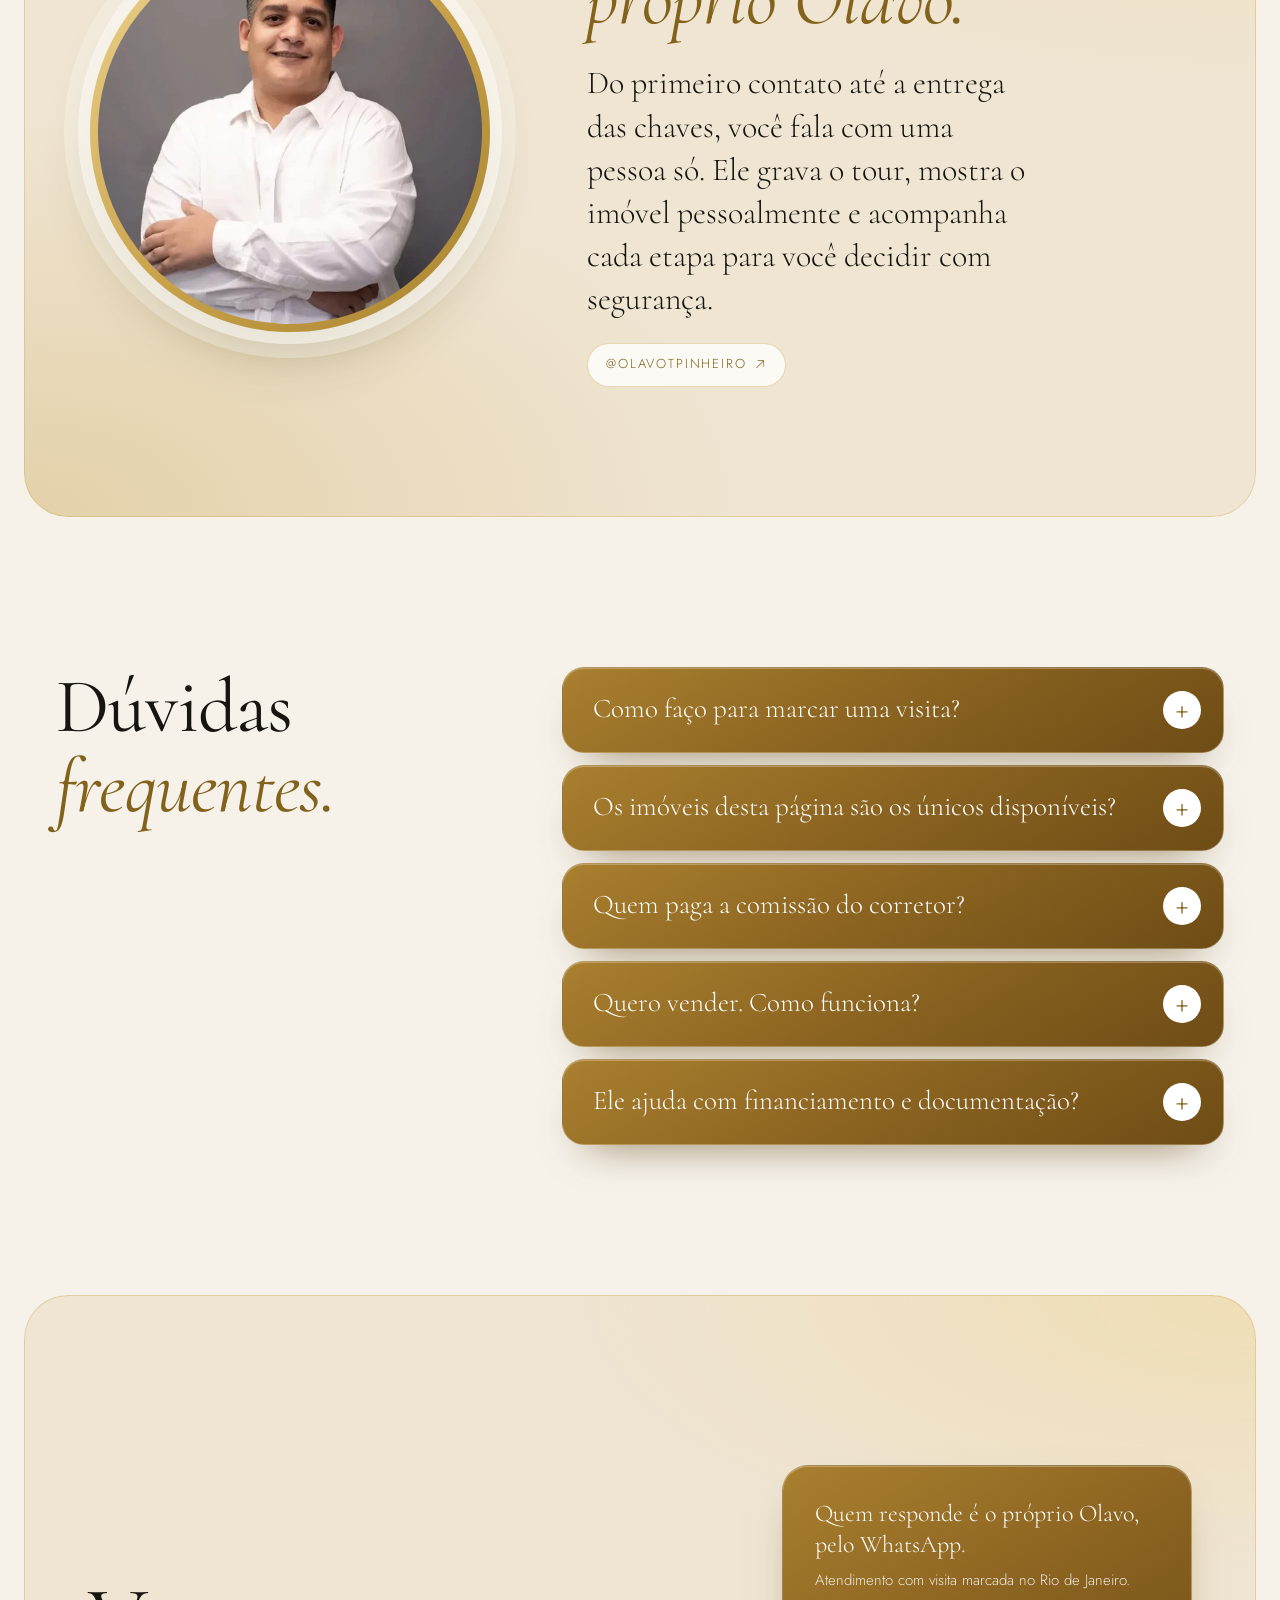
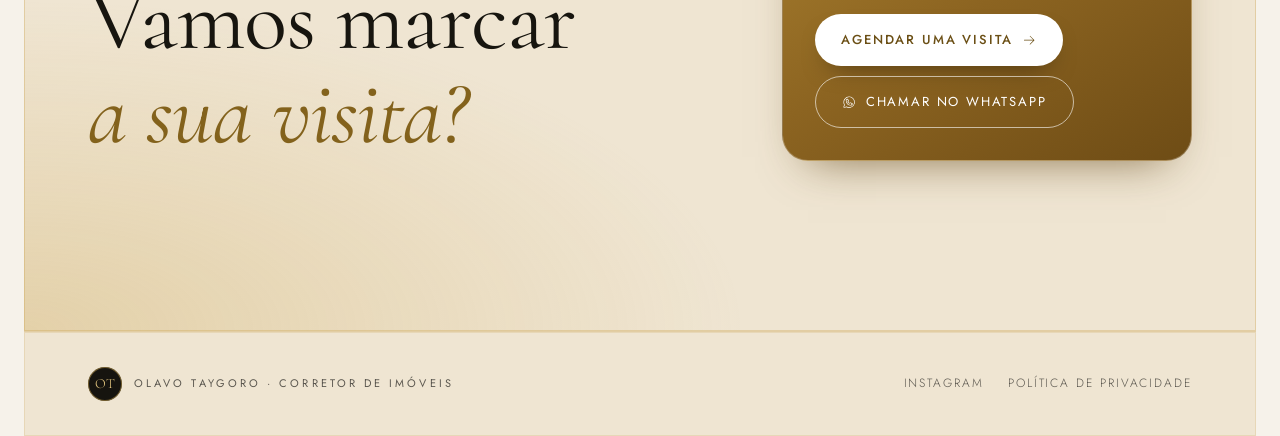
==== commit 539ea766: "Seções pretas viram champanhe com dourado: serviços, contato e rodapé; botão do WhatsApp dourado; ca" ====
--- a/index.html
+++ b/index.html
@@ -29,7 +29,7 @@
 <link rel="preload" href="fonts/cormorant.woff2" as="font" type="font/woff2" crossorigin>
 <link rel="preload" href="fonts/jost.woff2" as="font" type="font/woff2" crossorigin>
 <link rel="preload" as="image" href="img/hero-poster.webp" fetchpriority="high">
-<link rel="stylesheet" href="css/site.css?v=6">
+<link rel="stylesheet" href="css/site.css?v=7">
 <link rel="stylesheet" href="css/arcane-ui.css?v=2">
 <link rel="stylesheet" href="css/arcane-motion.css?v=2">
 <script type="application/ld+json">
--- a/css/site.css
+++ b/css/site.css
@@ -109,9 +109,9 @@
 .projetos__acoes{margin-top:36px;display:flex;flex-wrap:wrap;align-items:center;gap:14px 28px}
 
 /* ---- serviços: fundo ônix com luz dourada, cartões arredondados ---- */
-.servicos{position:relative;margin:0 10px;border-radius:32px;background:radial-gradient(120% 80% at 100% 0,var(--onix-2),transparent 60%),var(--onix);color:var(--marmore);overflow:hidden;isolation:isolate}
+.servicos{position:relative;margin:0 10px;border-radius:32px;background:radial-gradient(90% 70% at 0 0,rgba(239,213,146,.45),transparent 62%),radial-gradient(90% 80% at 100% 100%,rgba(201,162,74,.3),transparent 65%),var(--champanhe);box-shadow:inset 0 0 0 1px rgba(201,162,74,.35);color:var(--tinta);overflow:hidden;isolation:isolate}
 .servicos::after{content:"";position:absolute;width:420px;height:420px;left:-160px;bottom:-200px;border-radius:50%;background:var(--ouro);opacity:.22;filter:blur(70px);z-index:-1}
-.servicos h2 em{color:var(--ouro-claro)}
+.servicos h2 em{color:var(--ouro-texto)}
 .indice{list-style:none;padding:0;margin-top:40px;display:grid;gap:12px}
 .indice button{width:100%;display:grid;grid-template-columns:1fr auto;gap:6px 16px;align-items:center;padding:24px;border-radius:24px;border:1px solid rgba(255,255,255,.22);background:var(--ouro-card);color:var(--branco);box-shadow:var(--card-sombra);text-align:left;transition:transform .45s var(--ease),box-shadow .45s var(--ease),filter .35s}
 .indice__nome{font-family:var(--serif);font-size:42px;line-height:1}
@@ -150,9 +150,9 @@
 .faq details p{padding:0 22px 22px;max-width:58ch;color:var(--branco-2)}
 
 /* ---- contato: ônix com luz dourada ---- */
-.contato{position:relative;margin:0 10px;border-radius:32px 32px 0 0;background:radial-gradient(80% 90% at 100% 100%,rgba(201,162,74,.34),transparent 60%),radial-gradient(60% 60% at 0 0,rgba(231,201,129,.12),transparent 70%),var(--onix);color:var(--marmore);overflow:hidden}
+.contato{position:relative;margin:0 10px;border-radius:32px 32px 0 0;background:radial-gradient(90% 70% at 100% 0,rgba(239,213,146,.45),transparent 62%),radial-gradient(90% 80% at 0 100%,rgba(201,162,74,.3),transparent 65%),var(--champanhe);box-shadow:inset 0 0 0 1px rgba(201,162,74,.35);color:var(--tinta);overflow:hidden}
 .contato h2{max-width:12ch}
-.contato h2 em{color:var(--ouro-claro)}
+.contato h2 em{color:var(--ouro-texto)}
 .contato__cartao{margin-top:32px;padding:24px;border-radius:26px;background:var(--ouro-card);border:1px solid rgba(255,255,255,.25);box-shadow:var(--card-sombra)}
 .promessa{font-family:var(--serif);font-size:24px;line-height:1.3;color:var(--branco)}
 .contato__area{margin-top:8px;color:var(--branco-2);font-size:15px}
@@ -161,21 +161,21 @@
 .contato .btn--tinta:hover{background:var(--onix);color:var(--ouro-claro)}
 .contato .btn--linha{color:var(--branco);border-color:rgba(255,255,255,.6);background:transparent}
 .contato .btn--linha:hover{background:var(--marmore);border-color:var(--marmore);color:var(--tinta)}
-.contato :focus-visible,.servicos :focus-visible{outline-color:var(--branco)}
+.contato :focus-visible,.servicos :focus-visible{outline-color:var(--ouro-texto)}
 .faq :focus-visible,.etapas :focus-visible{outline-color:var(--ouro-texto)}
 
-.rodape{margin:0 10px;padding:30px var(--pad) calc(96px + env(safe-area-inset-bottom));background:var(--onix);color:rgba(251,250,247,.72);border-top:1px solid rgba(251,250,247,.12);display:grid;gap:18px}
+.rodape{margin:0 10px;padding:30px var(--pad) calc(96px + env(safe-area-inset-bottom));background:var(--champanhe);color:var(--grafite);border-top:1px solid rgba(201,162,74,.35);box-shadow:inset 0 0 0 1px rgba(201,162,74,.2);display:grid;gap:18px}
 .rodape .marca__op{width:34px;height:34px;font-size:14px}
 .rodape .marca__nome{font-size:11px}
 .rodape__links{display:flex;flex-wrap:wrap;gap:8px 24px;font-size:12px;letter-spacing:.16em;text-transform:uppercase}
 .rodape__links a{text-decoration:none;min-height:44px;display:inline-flex;align-items:center}
-.rodape__links a:hover{color:var(--ouro)}
+.rodape__links a:hover{color:var(--ouro-texto)}
 
 /* ---- WhatsApp fixo: aparece depois do hero ---- */
-.zap{position:fixed;z-index:45;right:16px;bottom:calc(16px + env(safe-area-inset-bottom));width:58px;height:58px;min-height:0;padding:0;justify-content:center;border-radius:999px;border:0;display:inline-flex;align-items:center;gap:0;background:var(--tinta);color:var(--marmore);font-size:12px;letter-spacing:.16em;text-transform:uppercase;box-shadow:0 16px 36px -12px rgba(28,29,31,.6);opacity:0;transform:translateY(14px) scale(.96);pointer-events:none;transition:opacity .35s,transform .5s var(--ease),background-color .3s}
-.zap .ic{width:46px;height:46px;padding:10px;border-radius:50%;background:var(--ouro-grad);color:var(--onix)}
+.zap{position:fixed;z-index:45;right:16px;bottom:calc(16px + env(safe-area-inset-bottom));width:58px;height:58px;min-height:0;padding:0;justify-content:center;border-radius:999px;border:0;display:inline-flex;align-items:center;gap:0;background:var(--ouro-grad);color:var(--onix);font-size:12px;letter-spacing:.16em;text-transform:uppercase;box-shadow:0 16px 36px -12px rgba(120,85,20,.6);opacity:0;transform:translateY(14px) scale(.96);pointer-events:none;transition:opacity .35s,transform .5s var(--ease),background-color .3s}
+.zap .ic{width:46px;height:46px;padding:10px;border-radius:50%;background:none;color:var(--onix)}
 .zap.is-on{opacity:1;transform:none;pointer-events:auto}
-.zap:hover{background:var(--onix-2)}
+.zap:hover{filter:brightness(1.06)}
 .zap:active{transform:scale(.96)}
 
 /* ---- janela de conversa (modal) ---- */
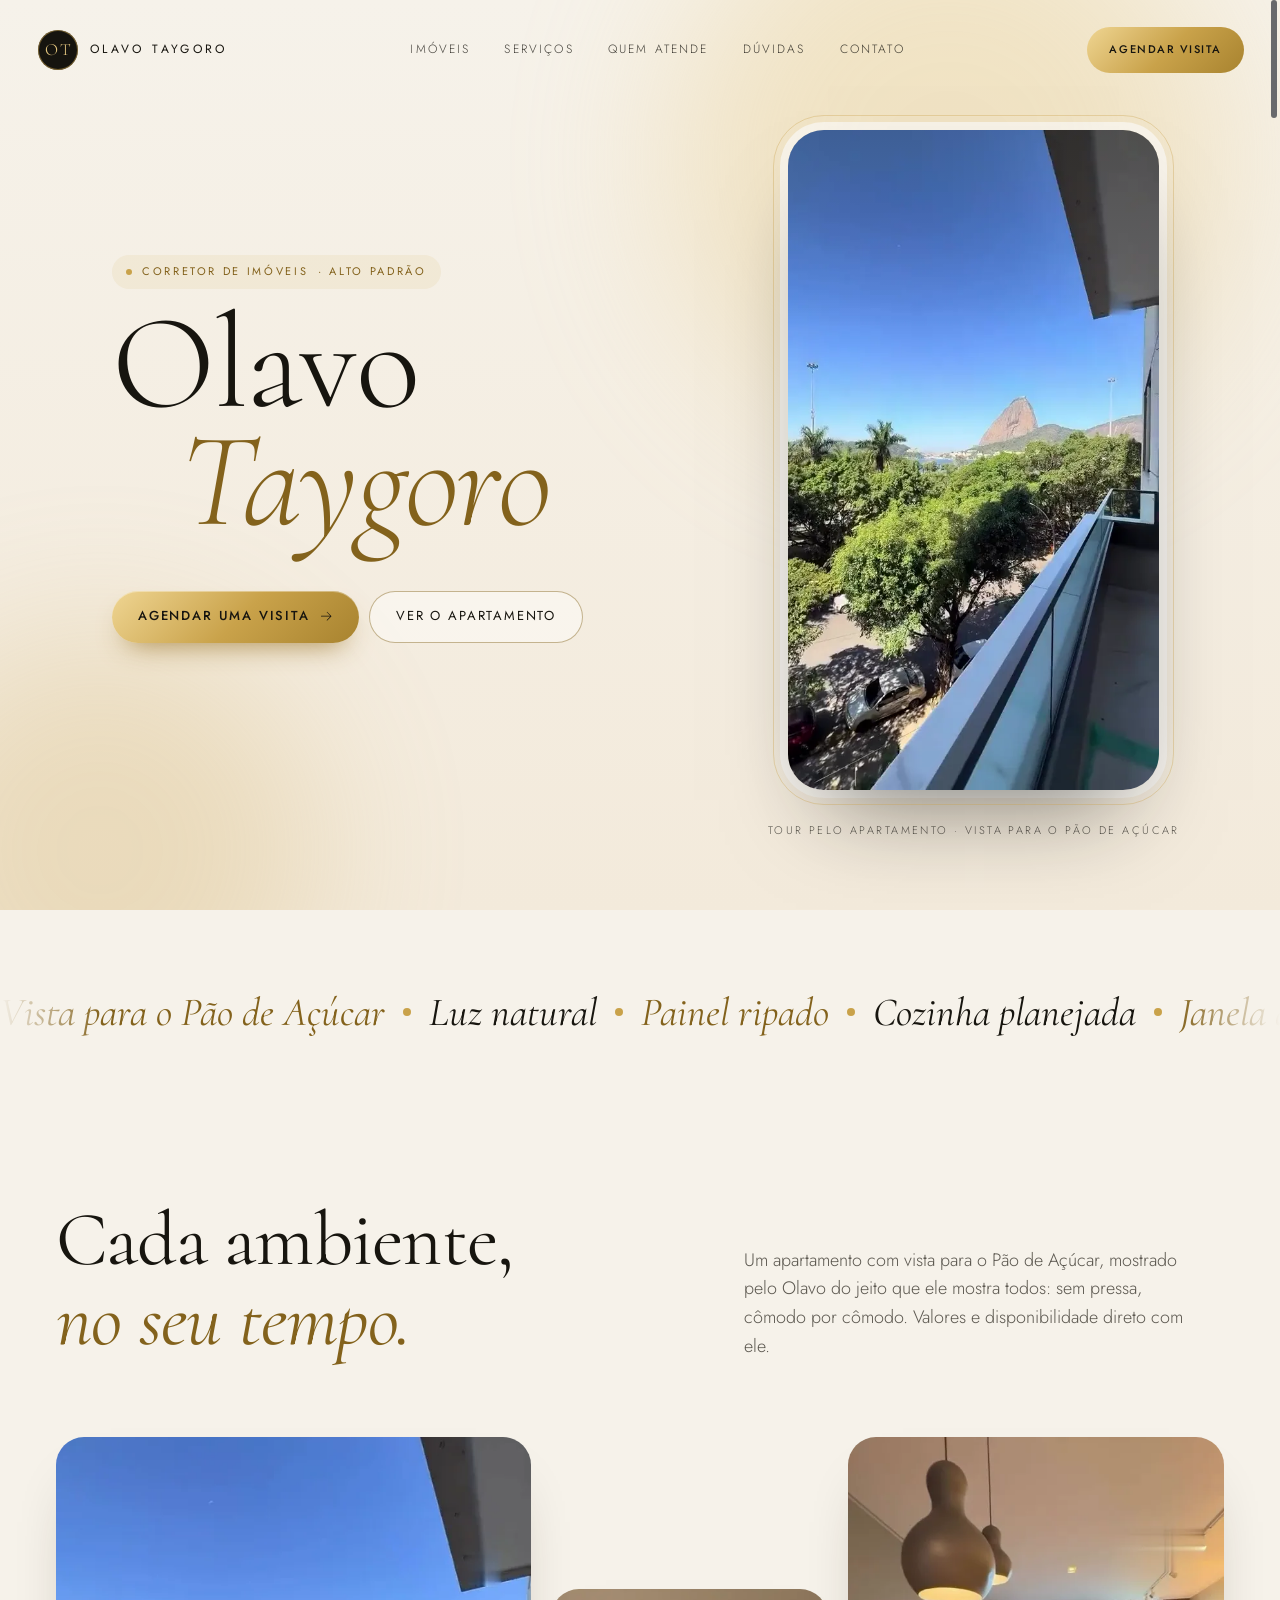
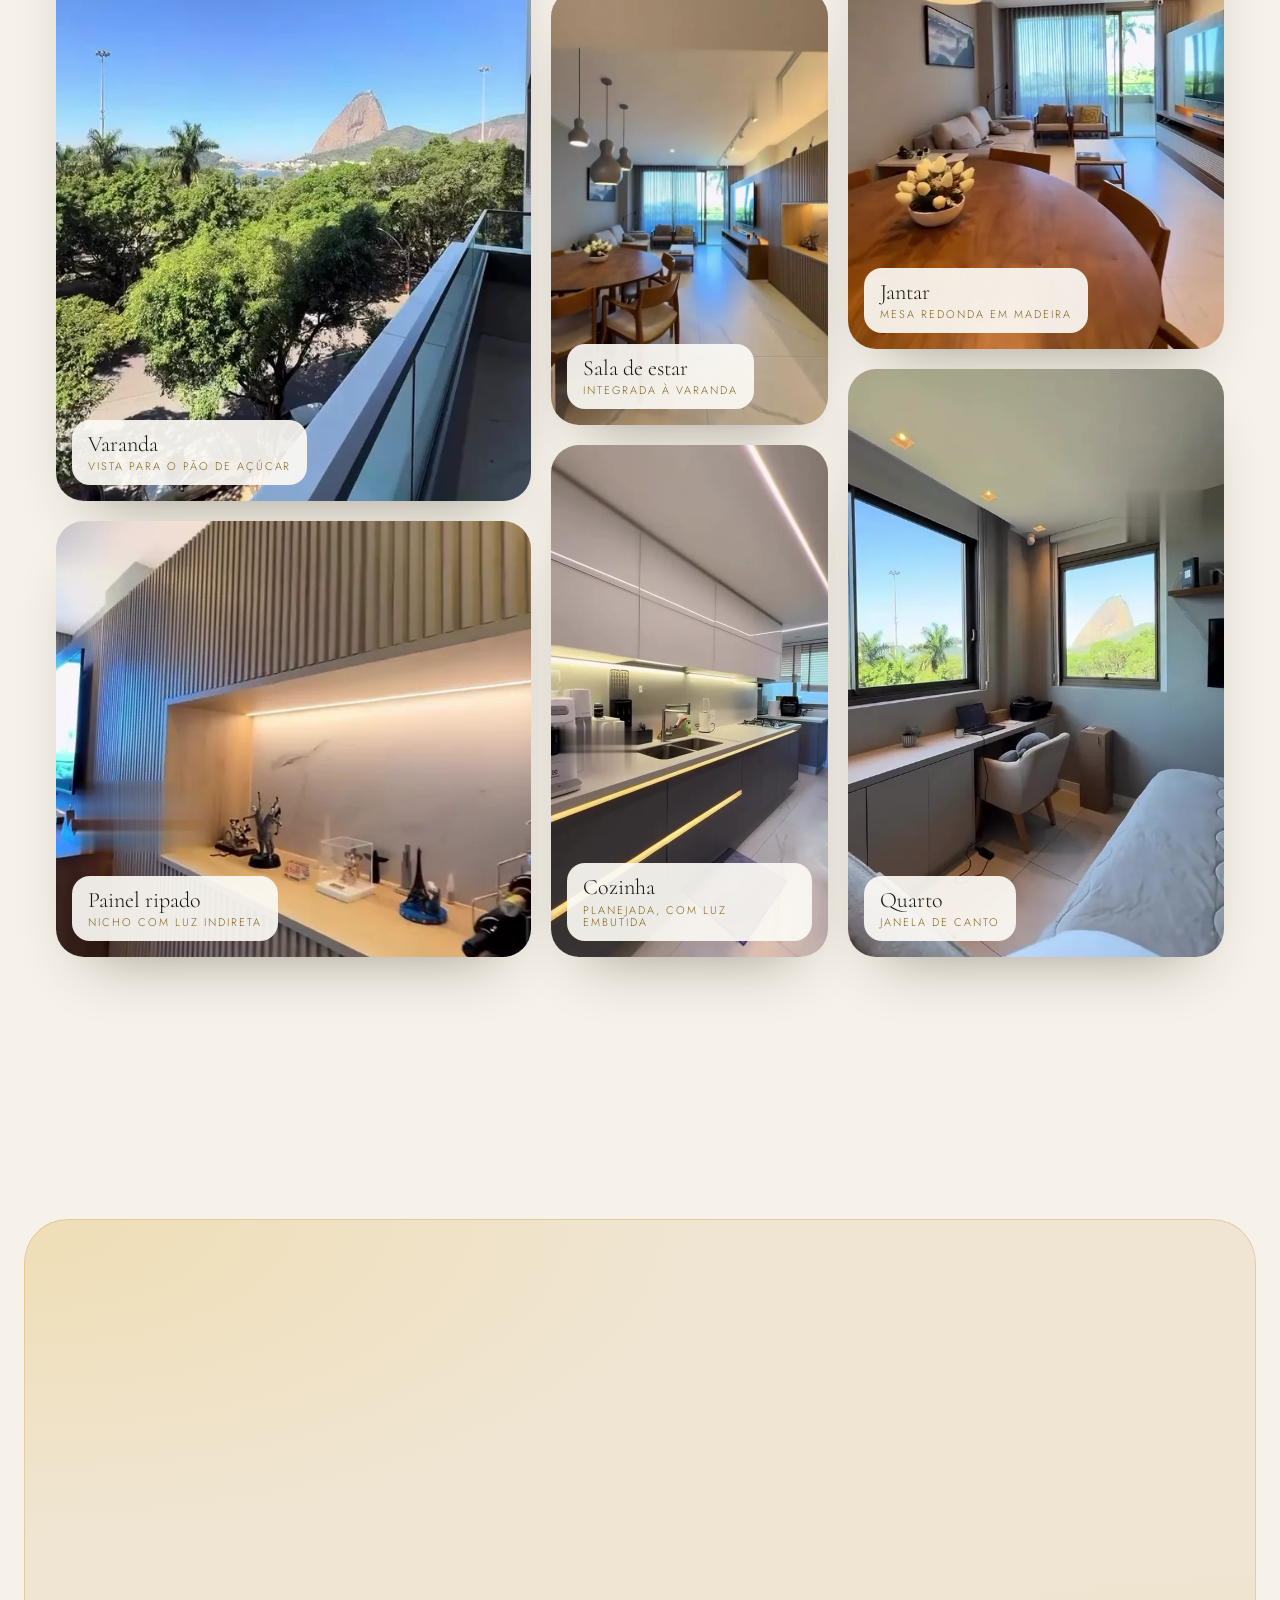
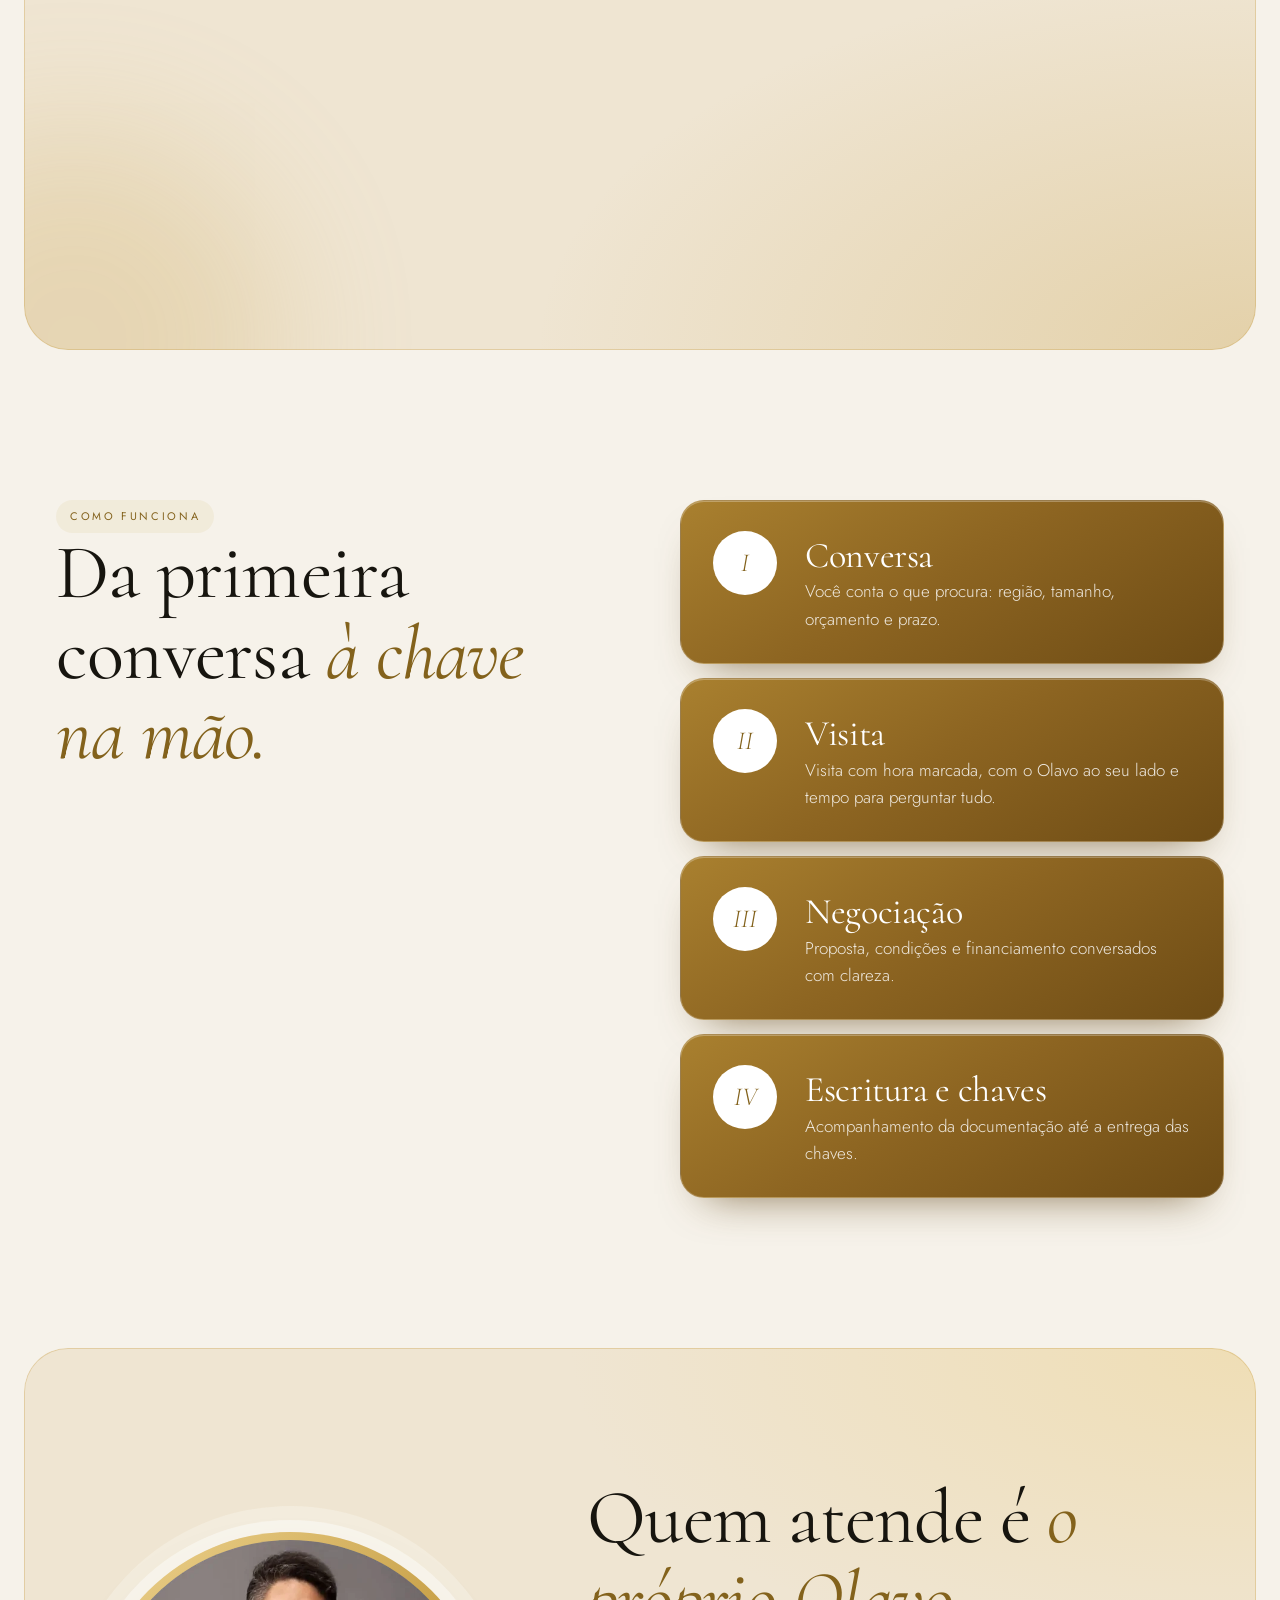
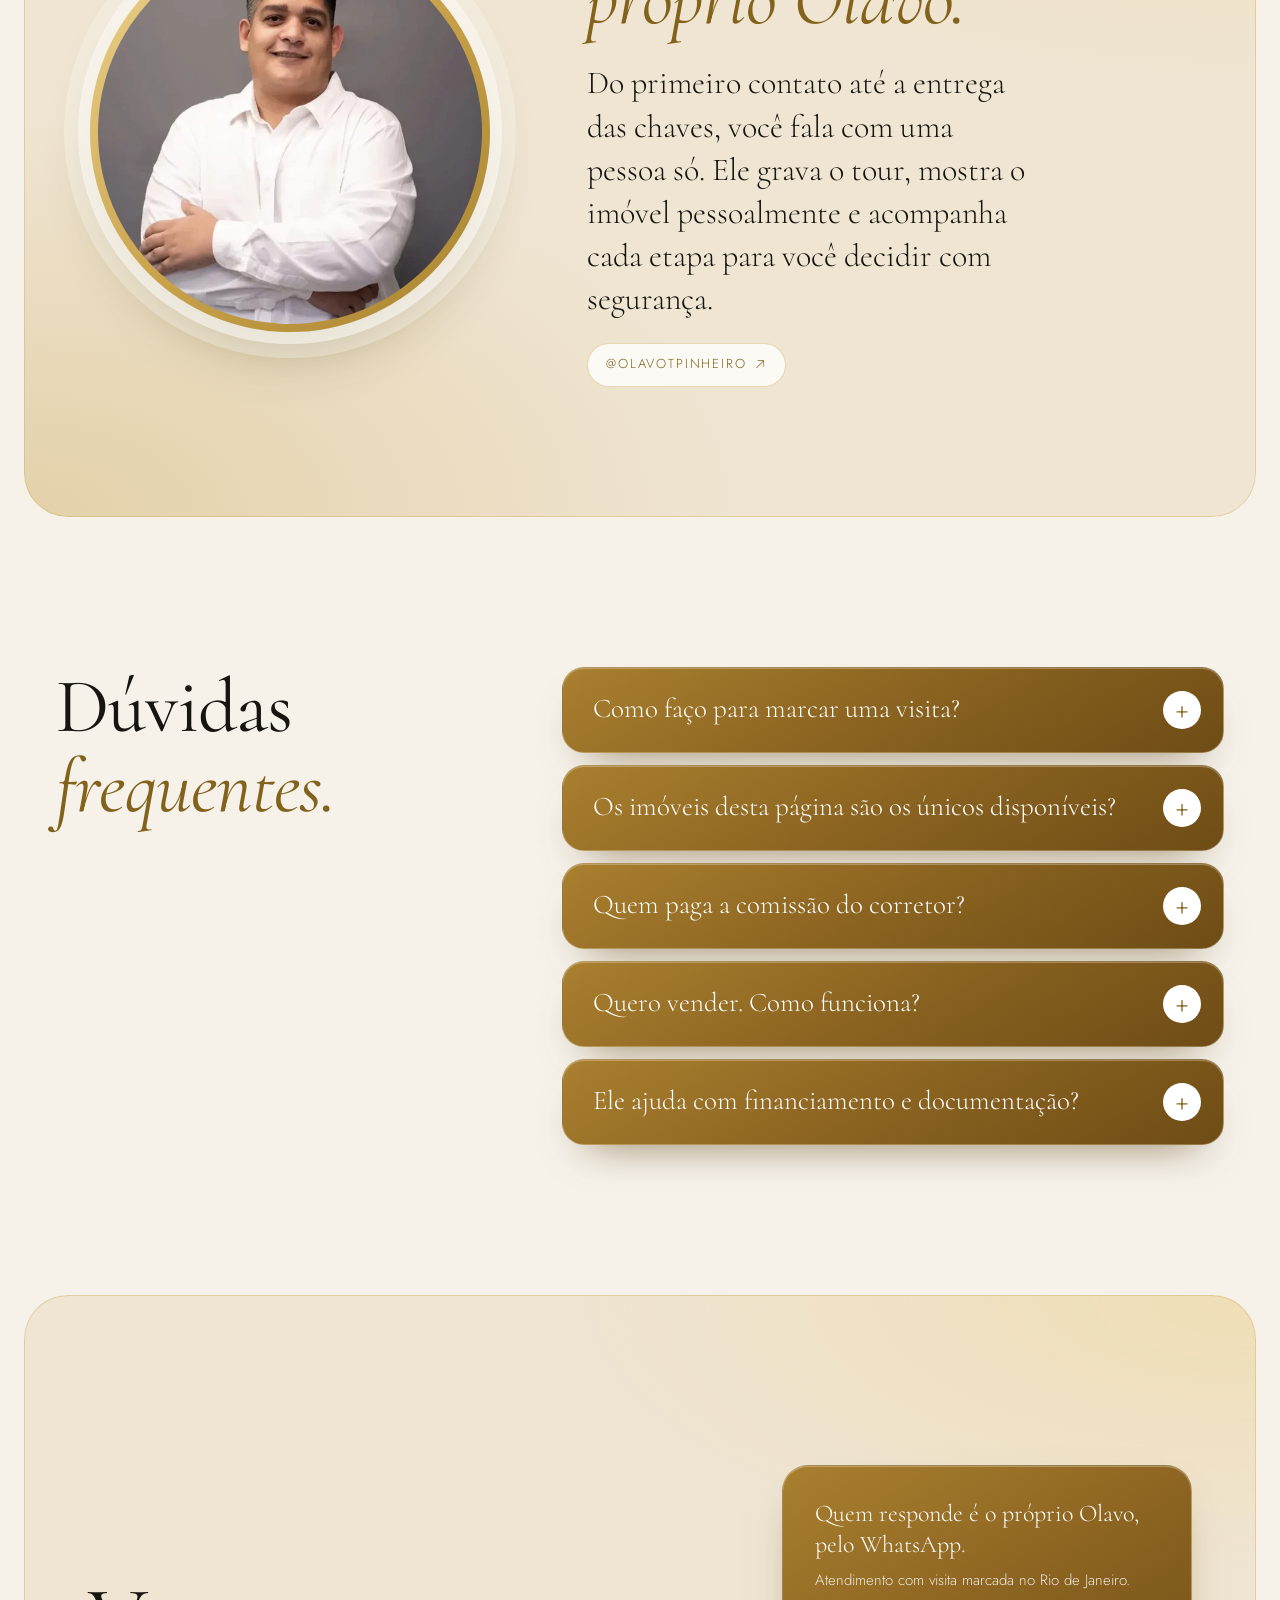
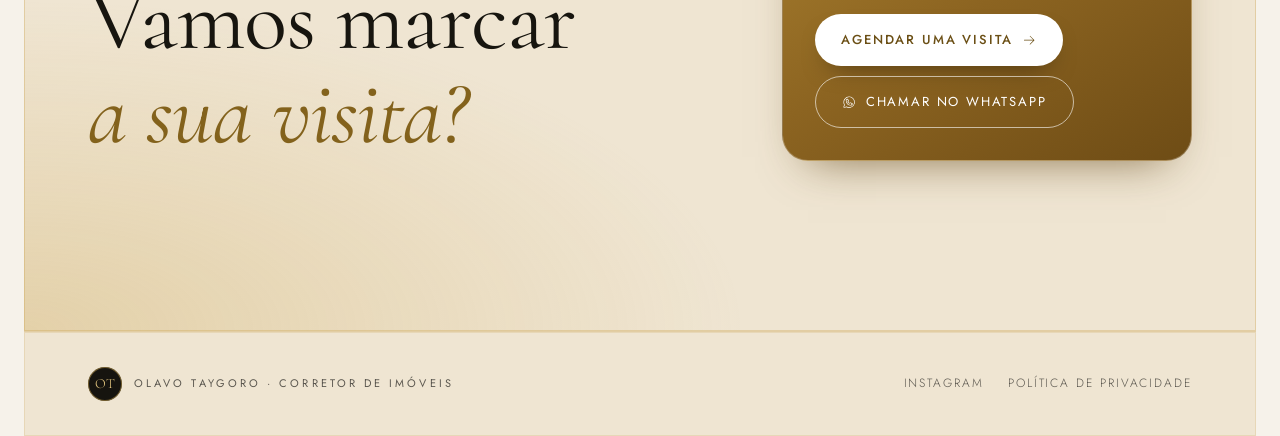
==== commit e86c5ac6: "Hero: tira a descrição e o chip 'Tour em vídeo'; véu mais leve para o vídeo aparecer mais; cache v8 " ====
--- a/index.html
+++ b/index.html
@@ -29,7 +29,7 @@
 <link rel="preload" href="fonts/cormorant.woff2" as="font" type="font/woff2" crossorigin>
 <link rel="preload" href="fonts/jost.woff2" as="font" type="font/woff2" crossorigin>
 <link rel="preload" as="image" href="img/hero-poster.webp" fetchpriority="high">
-<link rel="stylesheet" href="css/site.css?v=7">
+<link rel="stylesheet" href="css/site.css?v=8">
 <link rel="stylesheet" href="css/arcane-ui.css?v=2">
 <link rel="stylesheet" href="css/arcane-motion.css?v=2">
 <script type="application/ld+json">
@@ -62,7 +62,6 @@
   <div class="hero__texto">
     <p class="hero__selo">Corretor de imóveis<span class="so-pc"> · alto padrão</span></p>
     <h1 class="hero__titulo"><span>Olavo</span> <span class="it">Taygoro</span></h1>
-    <p class="hero__sub">Imóveis apresentados como merecem: com calma, luz certa e cada detalhe à vista.</p>
     <div class="hero__acoes">
       <button class="btn btn--tinta" type="button" data-abrir-conversa>Agendar uma visita <svg class="ic"><use href="#i-arrow-right"/></svg></button>
       <a class="btn btn--linha" href="#projetos">Ver o apartamento</a>
@@ -73,7 +72,6 @@
       <img class="hero__poster" src="img/hero-poster.webp" width="576" height="1024" alt="Varanda de apartamento com vista para o Pão de Açúcar e as copas das árvores" fetchpriority="high">
       <video class="hero__video" muted playsinline loop preload="none" disablepictureinpicture disableremoteplayback aria-hidden="true" tabindex="-1"></video>
       <div class="hero__veu" aria-hidden="true"></div>
-      <p class="hero__chip"><span class="hero__chip-ic"><svg class="ic"><use href="#i-play"/></svg></span>Tour em vídeo</p>
       <button class="hero__pausa" type="button" aria-label="Pausar vídeo" aria-pressed="false" hidden><svg class="ic"><use href="#i-pause"/></svg></button>
     </div>
     <figcaption class="hero__legenda">Tour pelo apartamento · vista para o Pão de Açúcar</figcaption>
--- a/css/site.css
+++ b/css/site.css
@@ -67,7 +67,7 @@
 .hero__poster,.hero__video{position:absolute;inset:0;width:100%;height:100%;object-fit:cover}
 .hero__video{opacity:0;transition:opacity 1.2s}
 .hero.is-tocando .hero__video{opacity:1}
-.hero__veu{position:absolute;inset:0;pointer-events:none;background:linear-gradient(180deg,rgba(22,20,15,.45) 0,rgba(22,20,15,0) 22%,rgba(20,18,16,.05) 36%,rgba(22,18,10,.62) 60%,rgba(22,18,10,.9) 100%)}
+.hero__veu{position:absolute;inset:0;pointer-events:none;background:linear-gradient(180deg,rgba(22,20,15,.32) 0,rgba(22,20,15,0) 20%,rgba(20,18,16,0) 48%,rgba(22,18,10,.42) 72%,rgba(22,18,10,.78) 100%)}
 .hero__legenda{display:none}
 .hero__chip{position:absolute;z-index:3;left:var(--pad);top:88px;display:inline-flex;align-items:center;gap:10px;padding:6px 16px 6px 6px;border-radius:999px;background:rgba(22,20,15,.45);border:1px solid rgba(231,201,129,.35);font-size:12px;letter-spacing:.14em;text-transform:uppercase}
 .hero__chip-ic{display:grid;place-items:center;width:30px;height:30px;border-radius:50%;background:var(--ouro-grad);color:var(--tinta)}
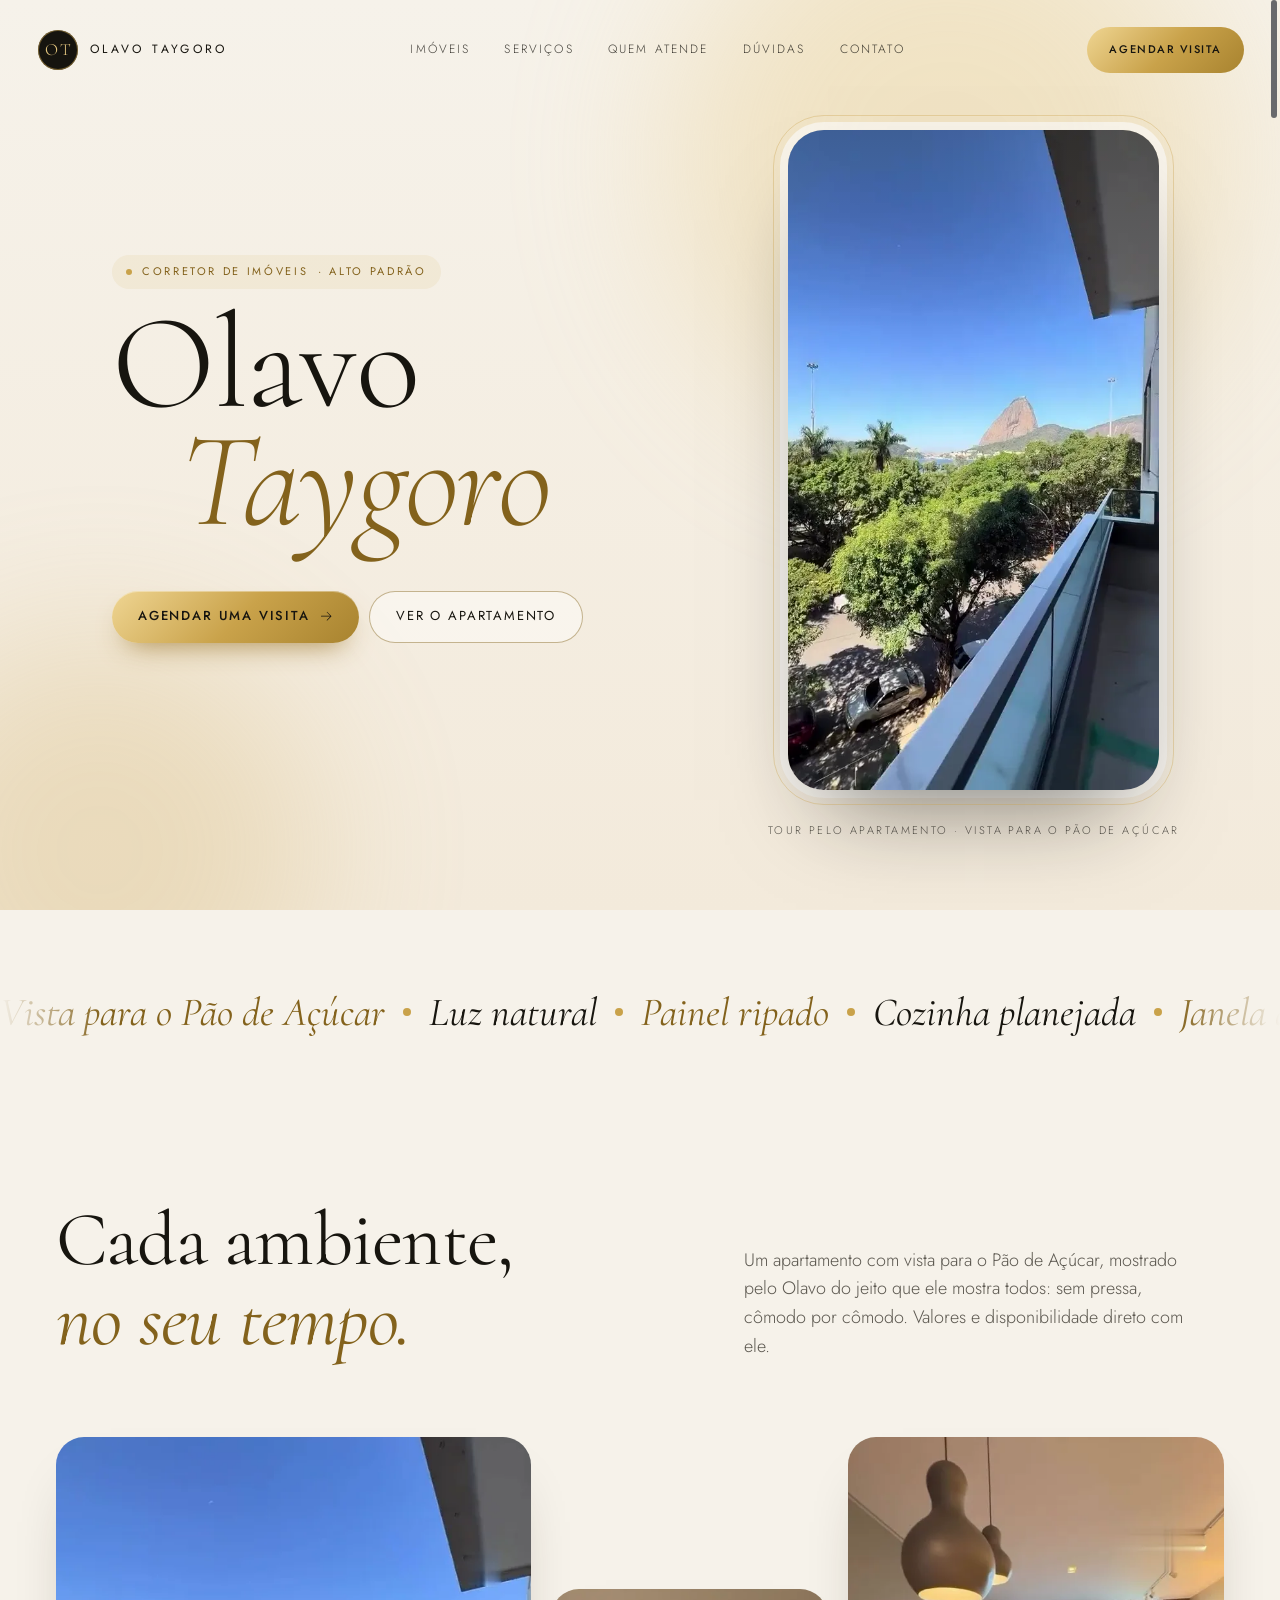
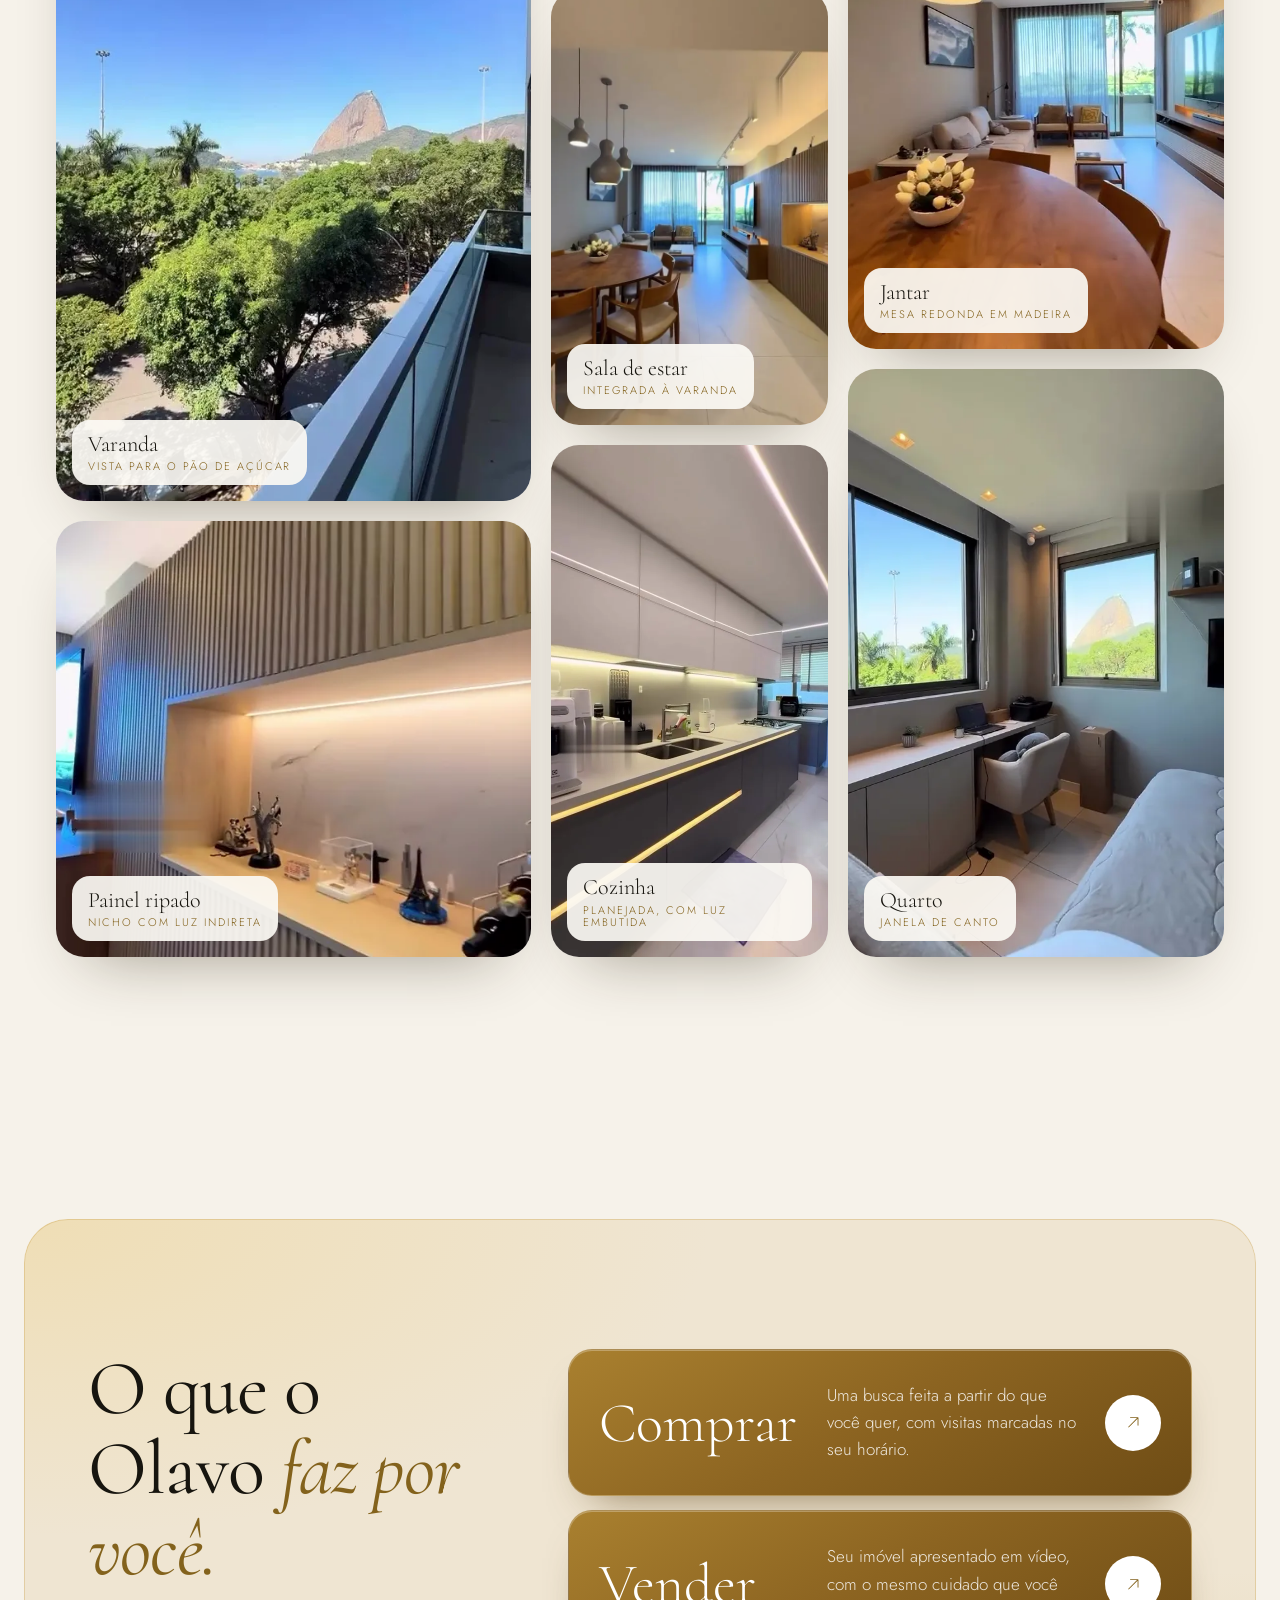
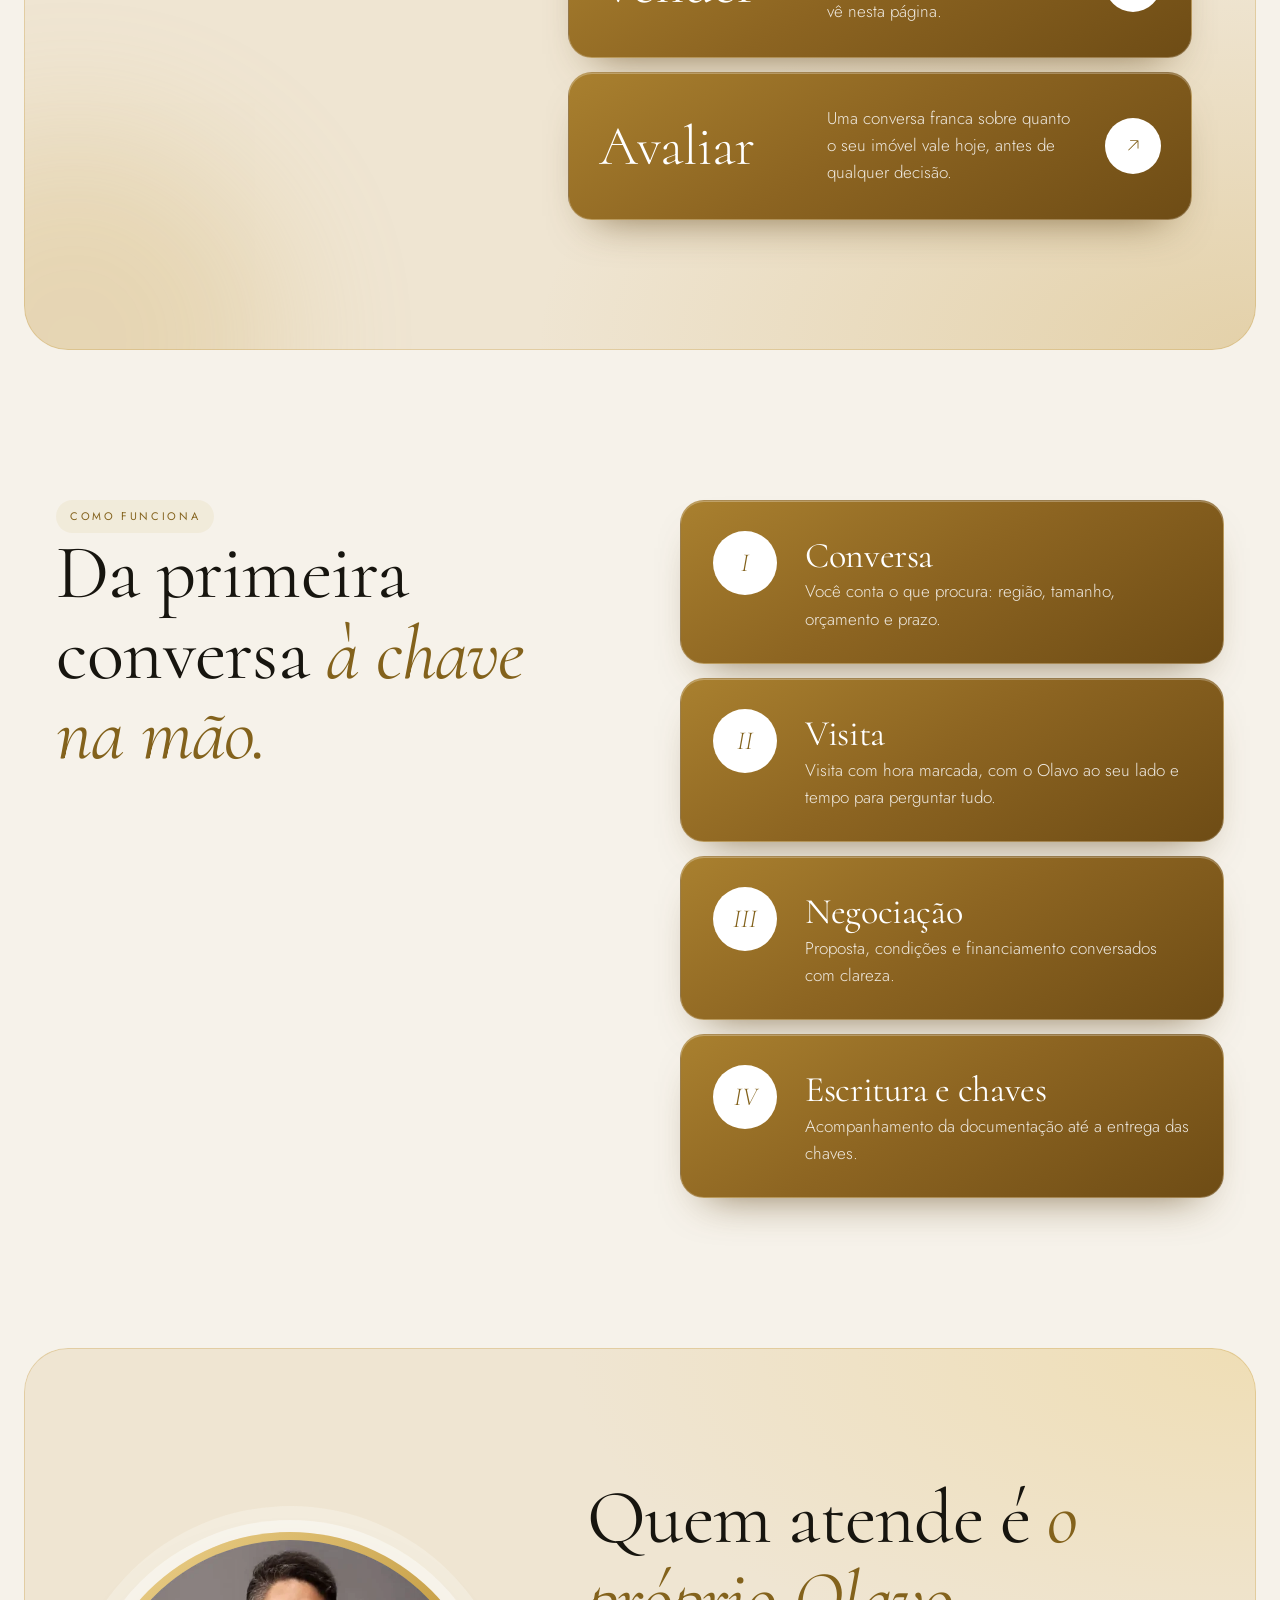
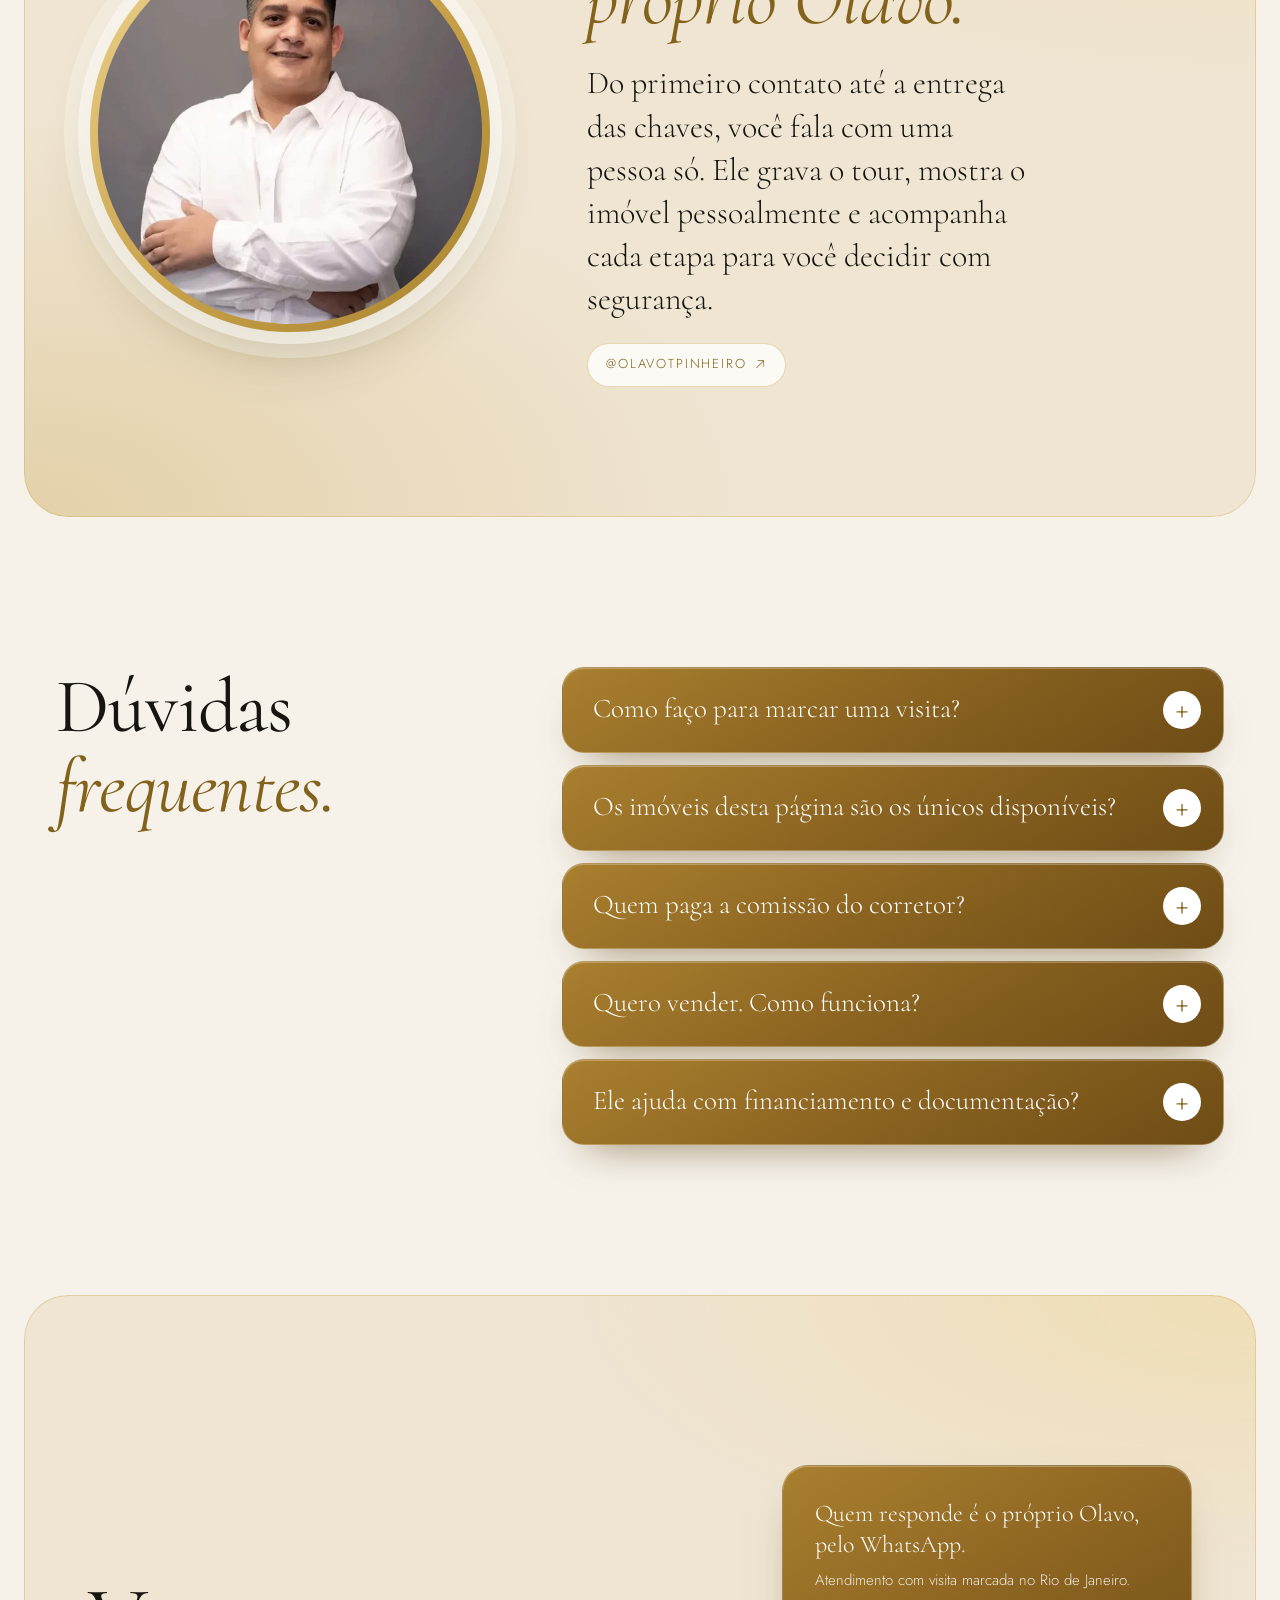
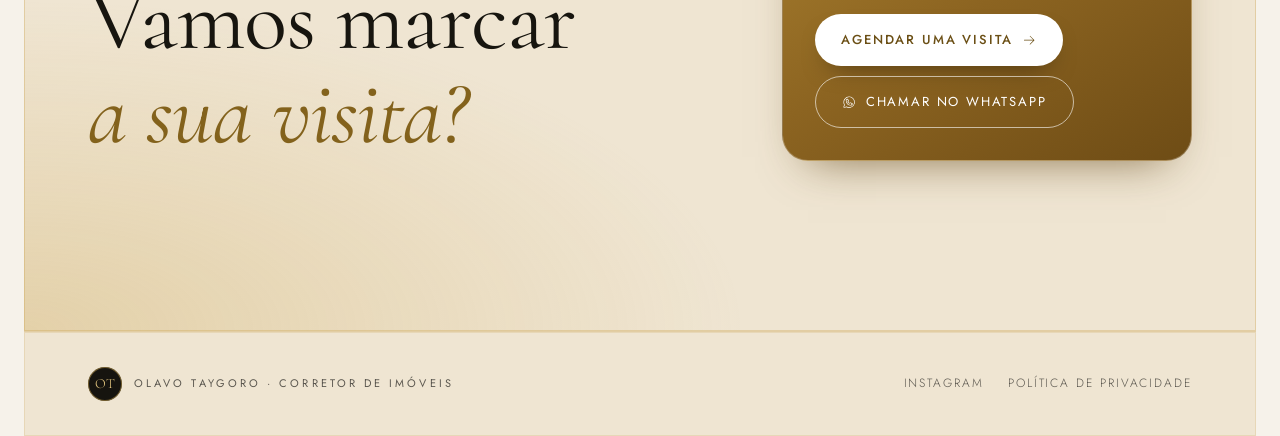
==== commit 5413d645: "Hero: mais espaço entre o nome e os botões no celular; cache v9 Co-Authored-By: Claude Sonnet 5.5 <n" ====
--- a/index.html
+++ b/index.html
@@ -29,7 +29,7 @@
 <link rel="preload" href="fonts/cormorant.woff2" as="font" type="font/woff2" crossorigin>
 <link rel="preload" href="fonts/jost.woff2" as="font" type="font/woff2" crossorigin>
 <link rel="preload" as="image" href="img/hero-poster.webp" fetchpriority="high">
-<link rel="stylesheet" href="css/site.css?v=8">
+<link rel="stylesheet" href="css/site.css?v=9">
 <link rel="stylesheet" href="css/arcane-ui.css?v=2">
 <link rel="stylesheet" href="css/arcane-motion.css?v=2">
 <script type="application/ld+json">
--- a/css/site.css
+++ b/css/site.css
@@ -79,7 +79,7 @@
 .hero__titulo span{display:block}
 .hero__titulo .it{font-style:italic;padding-left:.5em;padding-bottom:.1em;color:var(--ouro-claro)}
 .hero__sub{margin-top:18px;max-width:32ch;font-size:17px;opacity:.92}
-.hero__acoes{display:flex;flex-wrap:wrap;gap:10px;margin-top:26px}
+.hero__acoes{display:flex;flex-wrap:wrap;gap:10px;margin-top:54px}
 .hero .btn--linha{color:var(--marmore);border-color:rgba(251,250,247,.5);background:rgba(251,250,247,.08)}
 .hero .btn--linha:hover{background:var(--marmore);border-color:var(--marmore);color:var(--tinta)}
 .hero__pausa{position:absolute;z-index:4;right:var(--pad);top:88px;width:44px;height:44px;border-radius:50%;border:1px solid rgba(251,250,247,.4);background:rgba(22,20,15,.45);color:var(--marmore);display:grid;place-items:center}
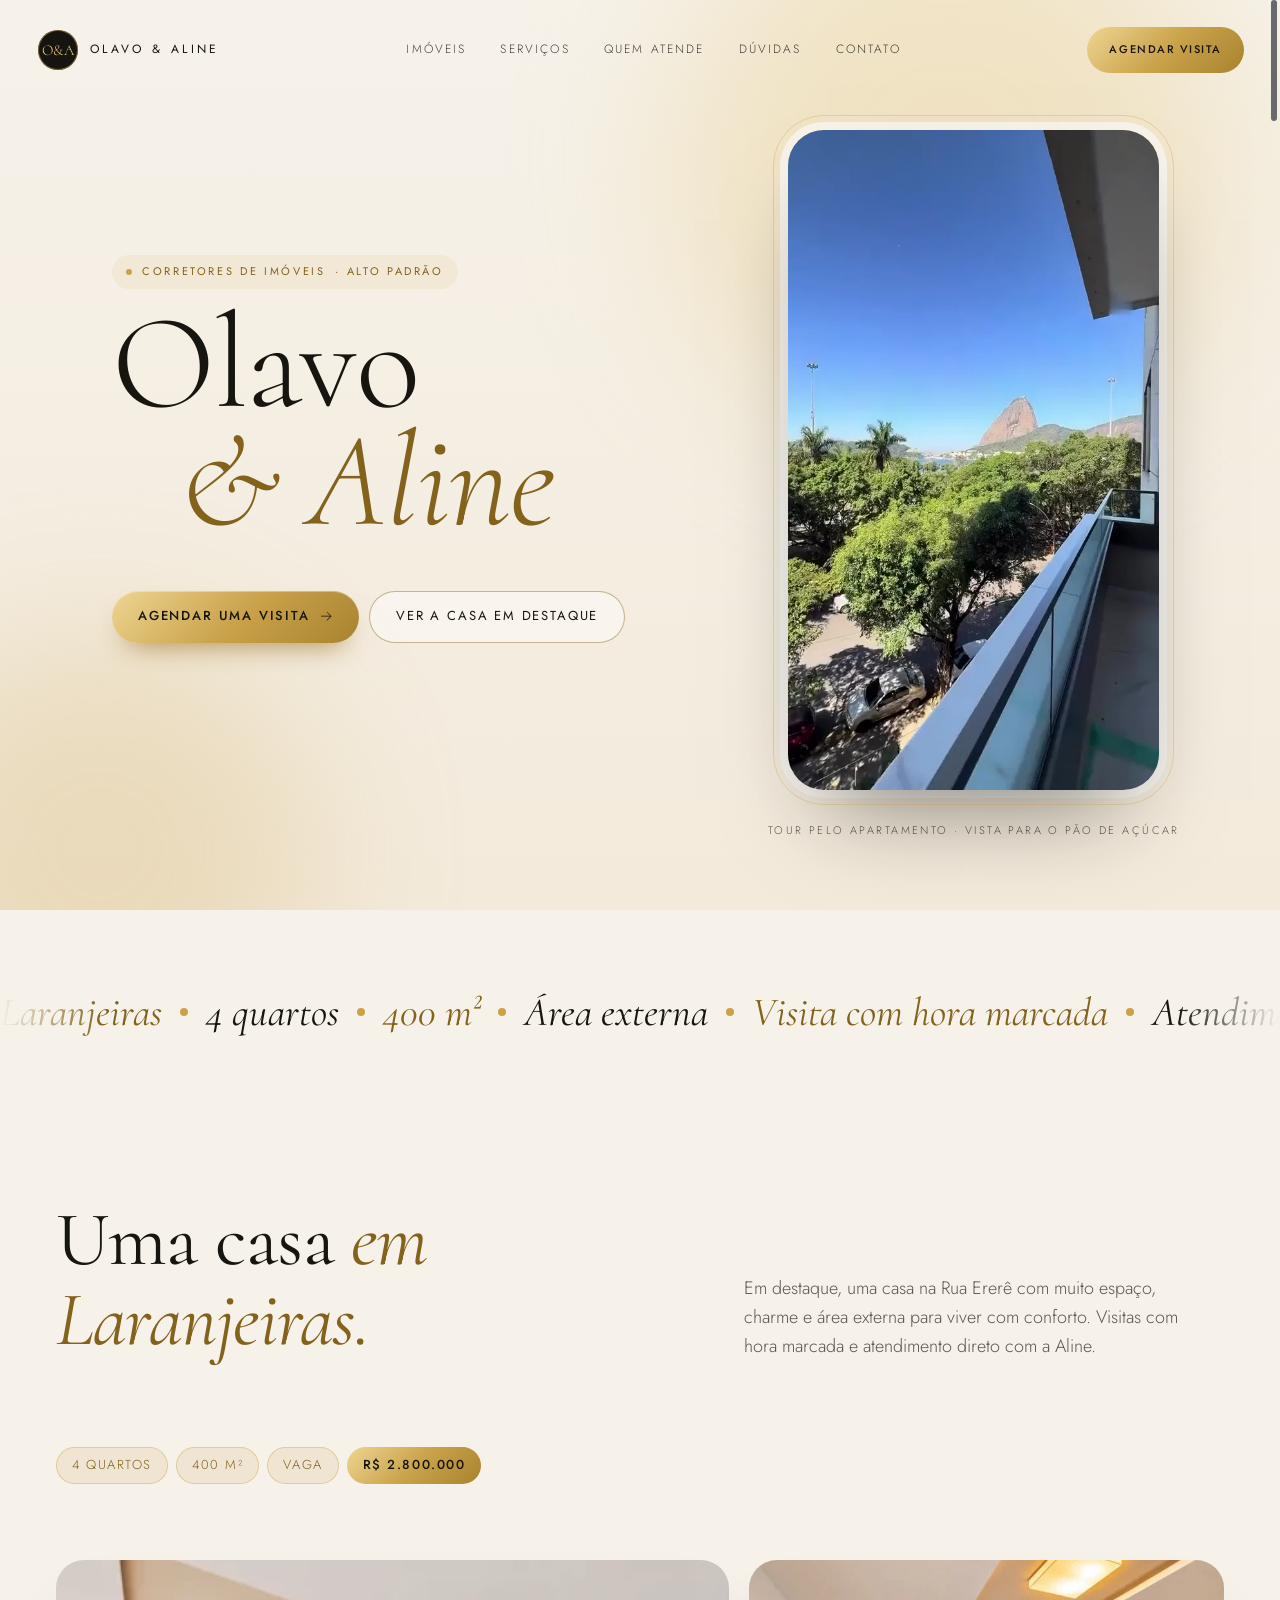
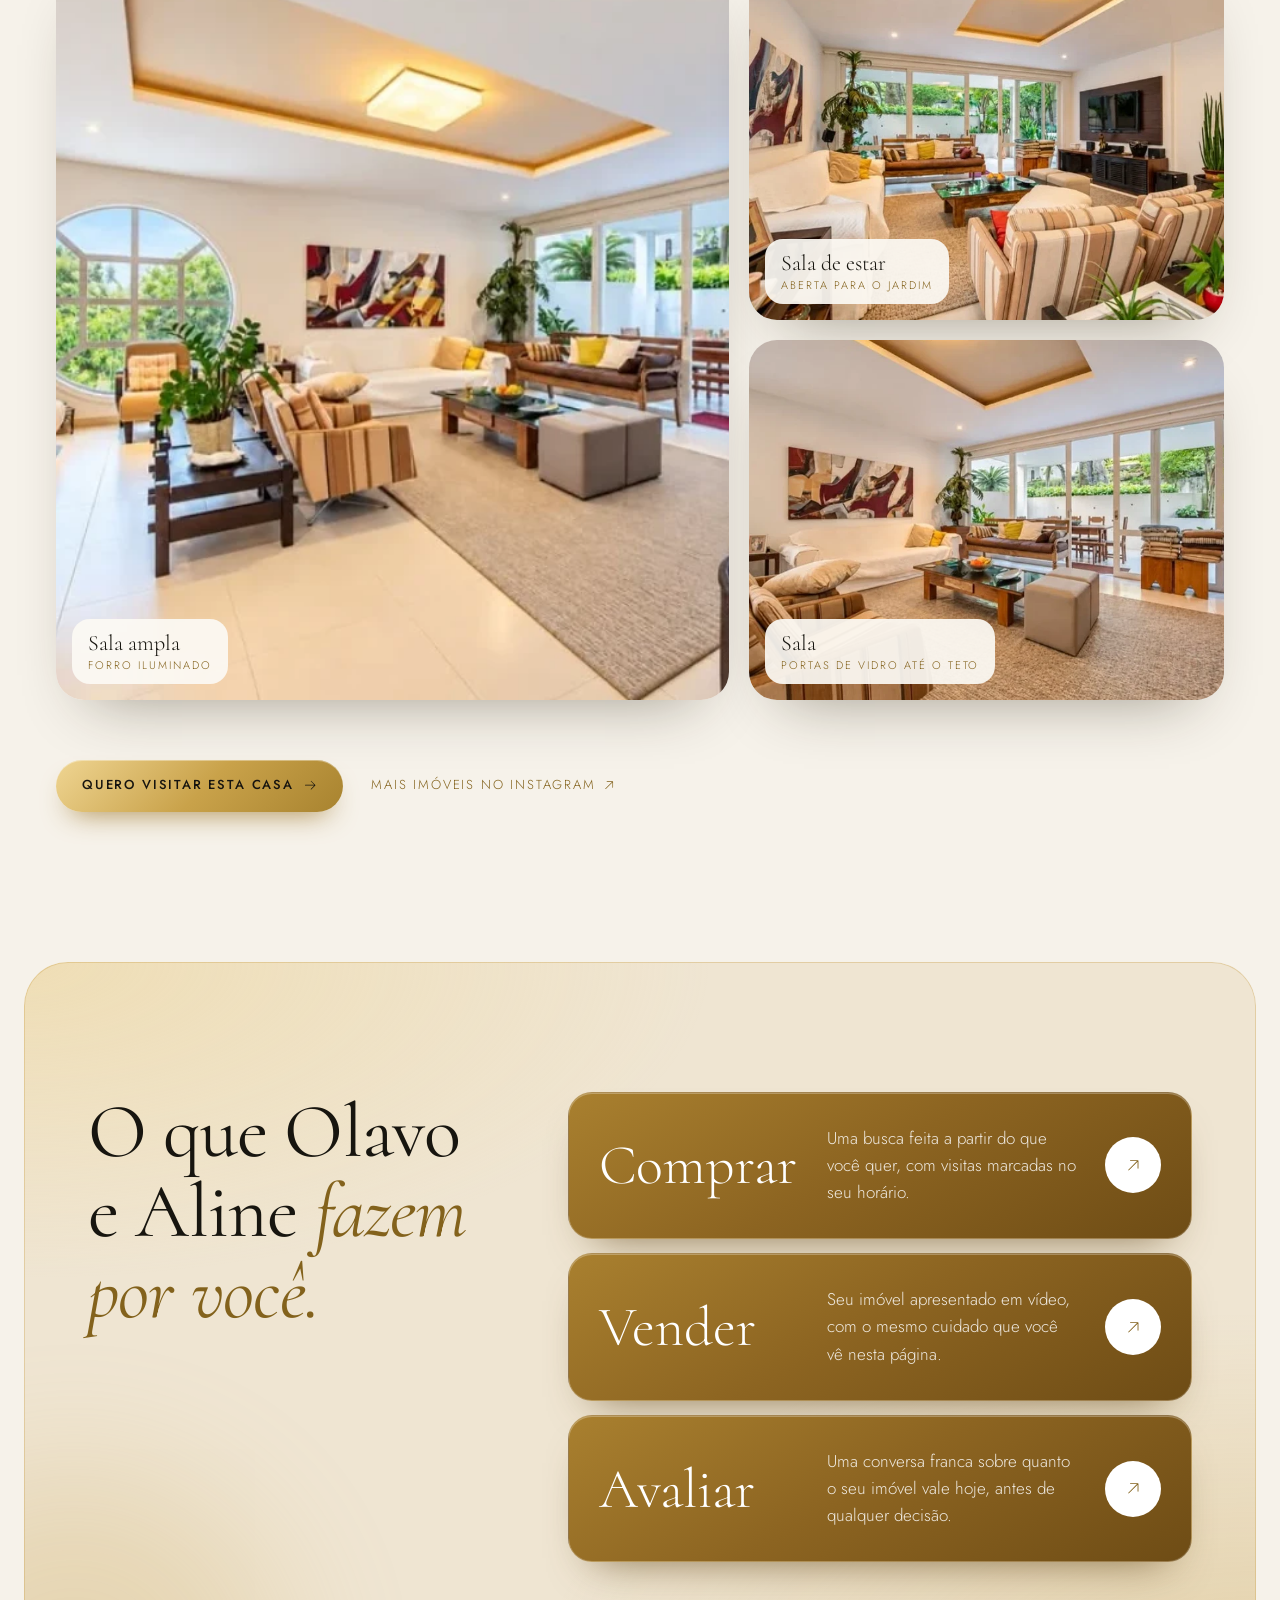
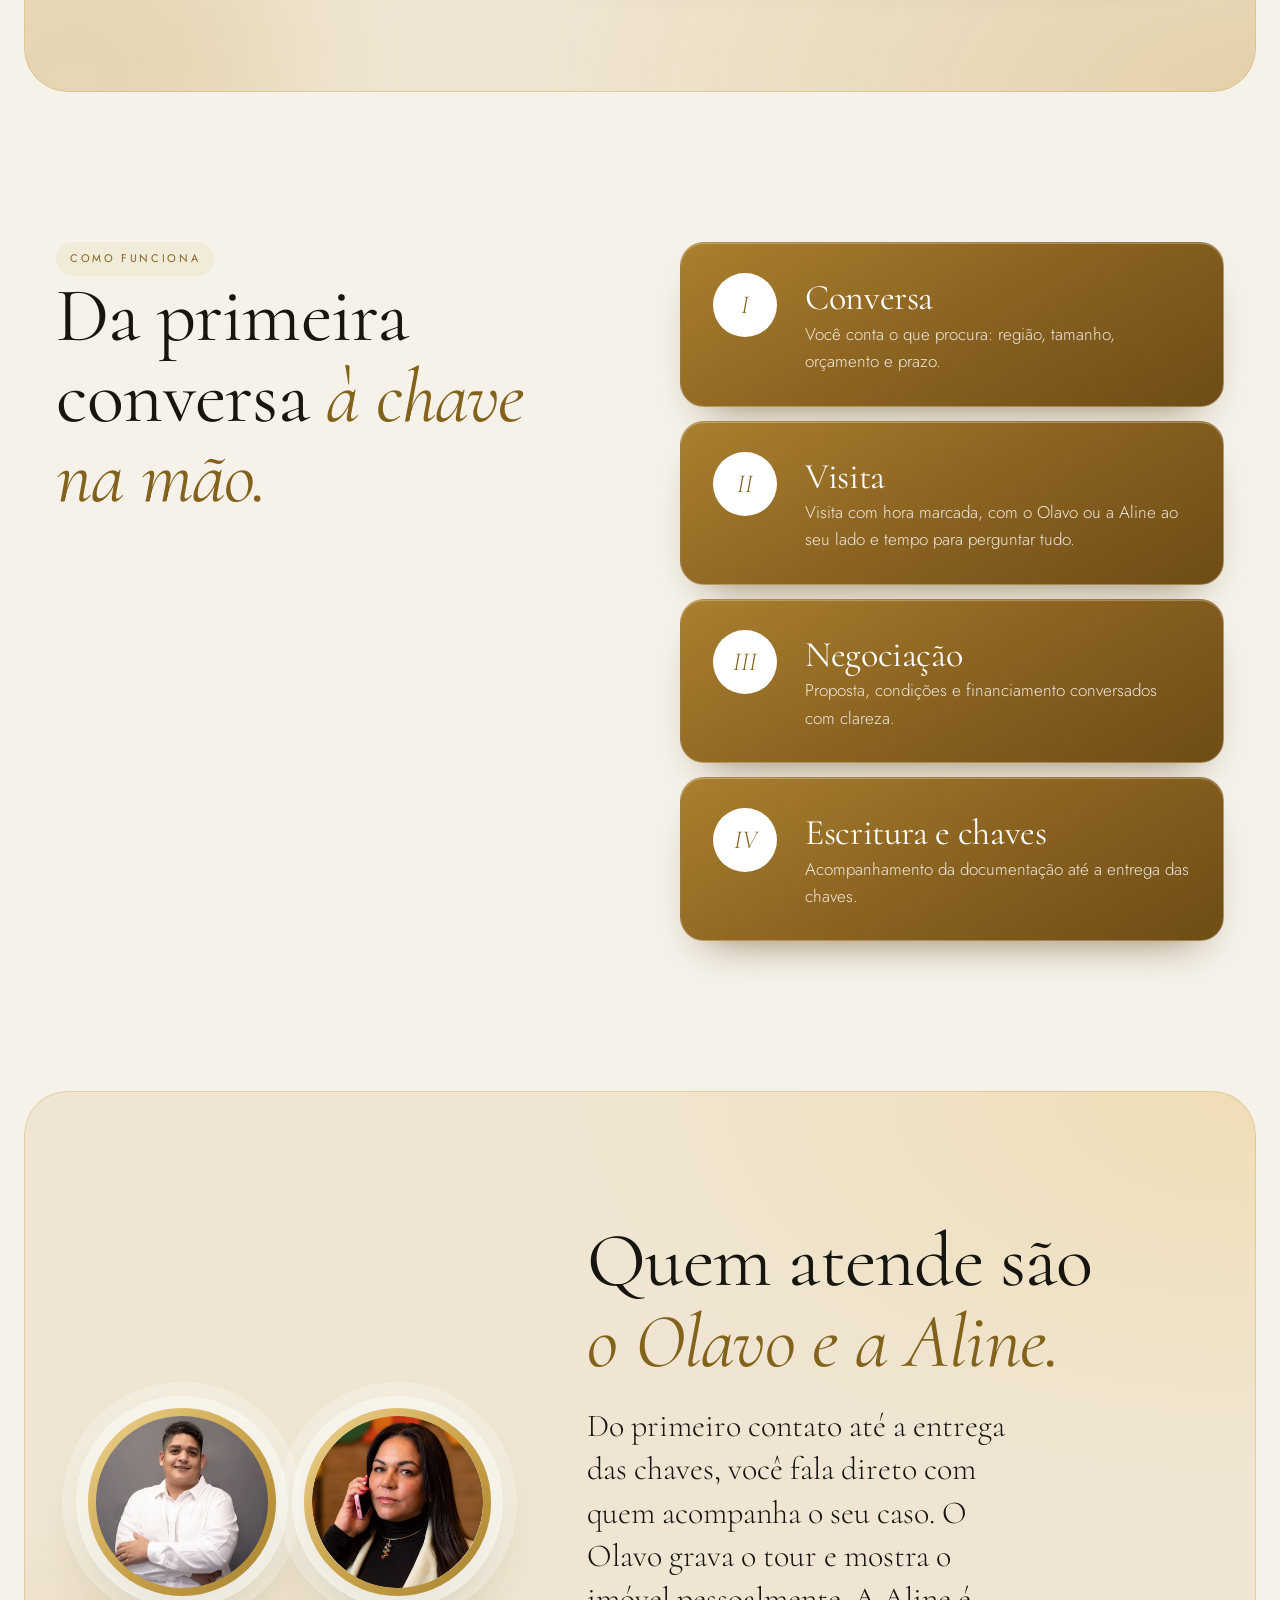
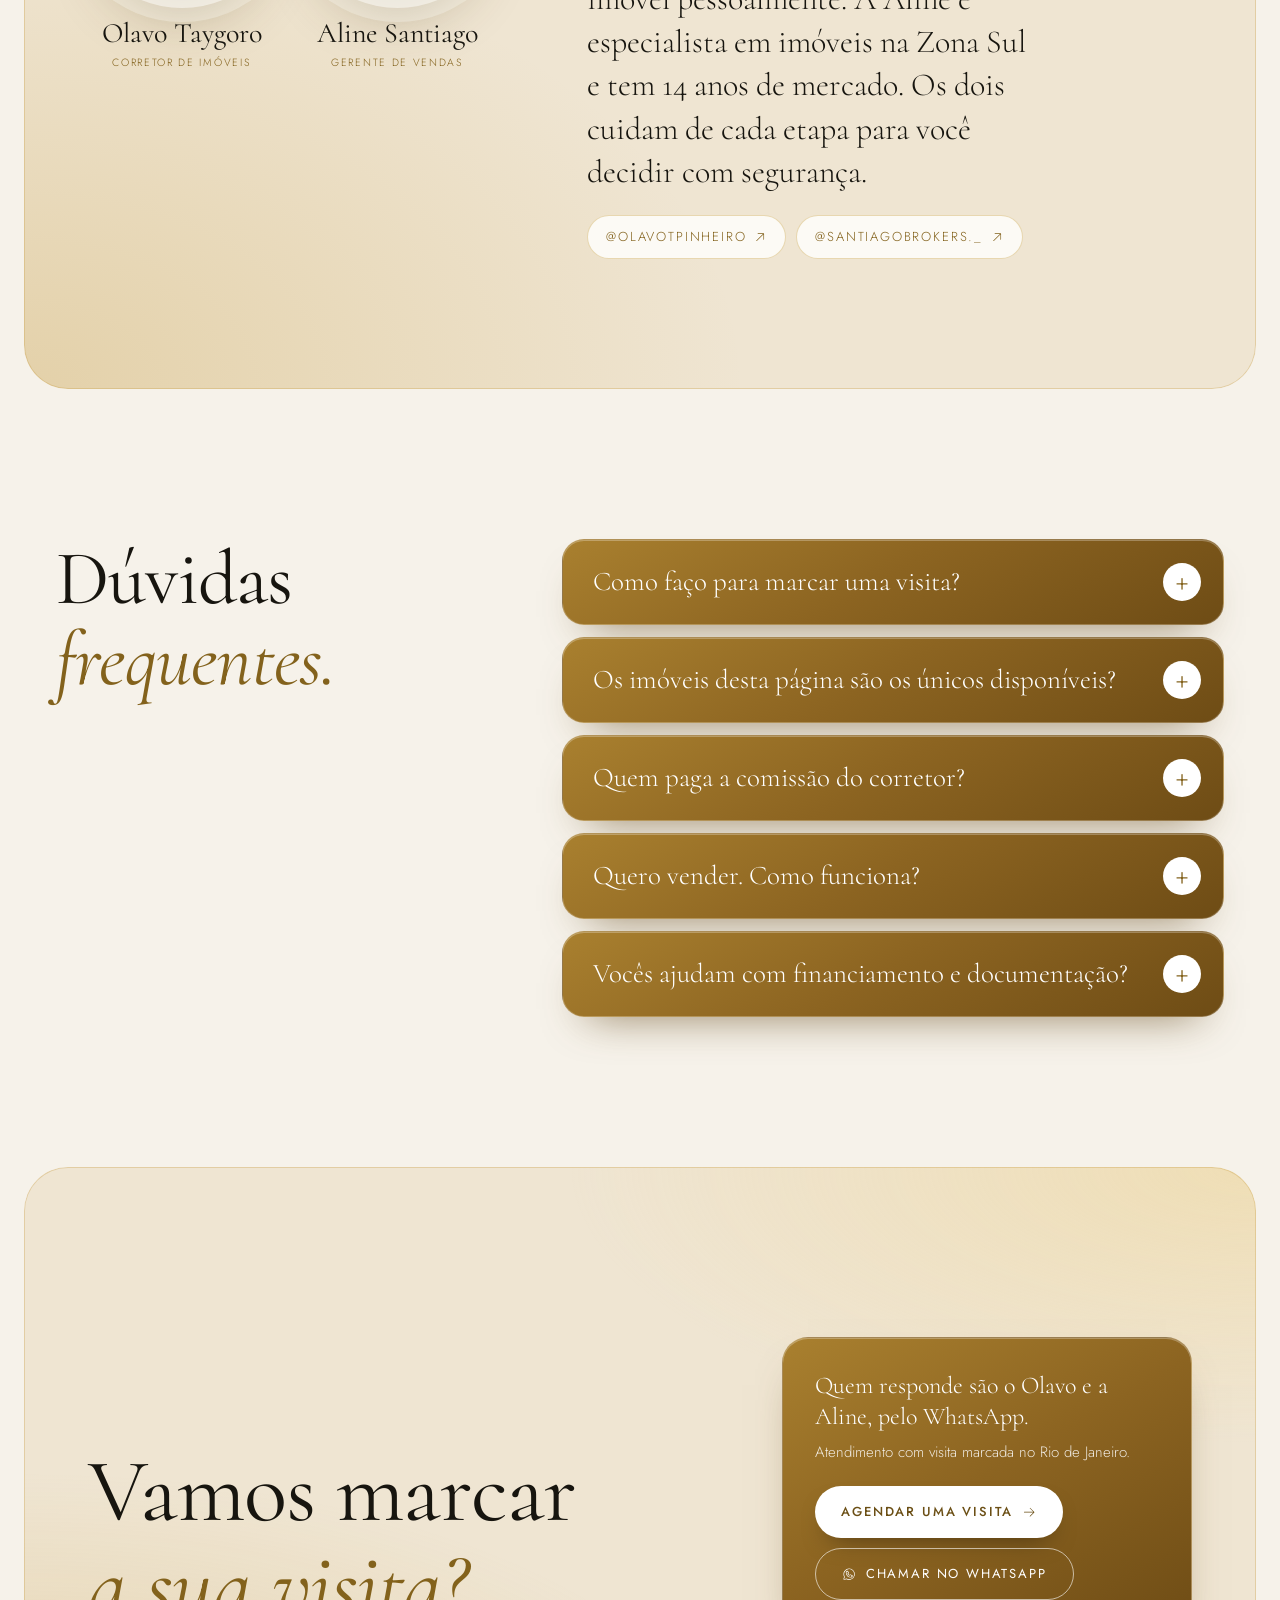
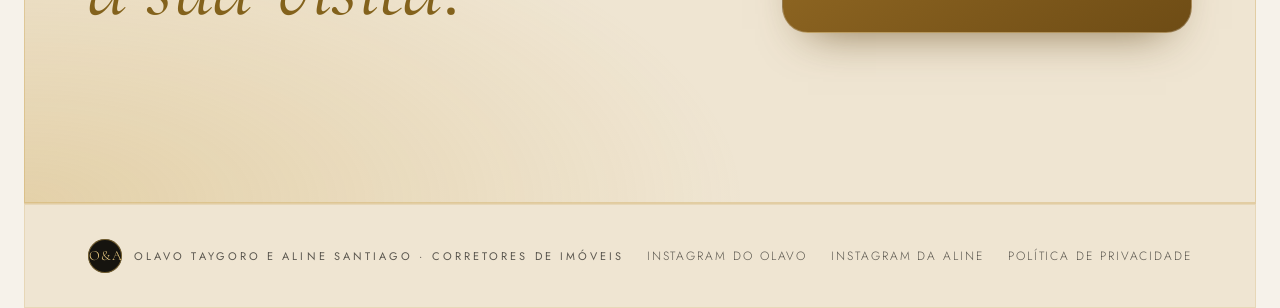
==== commit 550701ef: "Site em dupla: Olavo e Aline (hero, Quem atende com os dois retratos, casa da Rua Ererê em destaque," ====
--- a/index.html
+++ b/index.html
@@ -4,17 +4,17 @@
 <meta charset="utf-8">
 <meta name="viewport" content="width=device-width, initial-scale=1, viewport-fit=cover">
 <meta http-equiv="Content-Security-Policy" content="default-src 'self'; img-src 'self' data:; media-src 'self' blob:; style-src 'self' 'unsafe-inline'; font-src 'self'; script-src 'self' https://www.googletagmanager.com; connect-src 'self' https://*.google-analytics.com https://*.analytics.google.com https://www.googletagmanager.com; base-uri 'none'; form-action 'self'">
-<title>Olavo Taygoro · Corretor de Imóveis de Alto Padrão</title>
-<meta name="description" content="Compra, venda e avaliação de imóveis de alto padrão com o corretor Olavo Taygoro. Visitas com hora marcada e atendimento pessoal pelo WhatsApp.">
+<title>Olavo Taygoro e Aline Santiago · Corretores de Imóveis</title>
+<meta name="description" content="Compra, venda e avaliação de imóveis de alto padrão com Olavo Taygoro e Aline Santiago. Visitas com hora marcada e atendimento pessoal pelo WhatsApp.">
 <meta name="robots" content="noindex">
 <meta name="ga4-id" content="">
 <meta name="theme-color" content="#EEECE8">
 <link rel="canonical" href="https://erivelto.arcanestudios.io/">
 <meta property="og:type" content="website">
-<meta property="og:site_name" content="Olavo Taygoro · Corretor de Imóveis">
+<meta property="og:site_name" content="Olavo Taygoro e Aline Santiago · Corretores de Imóveis">
 <meta property="og:locale" content="pt_BR">
 <meta property="og:url" content="https://erivelto.arcanestudios.io/">
-<meta property="og:title" content="Olavo Taygoro · Corretor de Imóveis de Alto Padrão">
+<meta property="og:title" content="Olavo Taygoro e Aline Santiago · Corretores de Imóveis">
 <meta property="og:description" content="Compra, venda e avaliação de imóveis de alto padrão. Visitas com hora marcada e atendimento pessoal.">
 <meta property="og:image" content="https://erivelto.arcanestudios.io/og-image.jpg">
 <meta property="og:image:type" content="image/jpeg">
@@ -22,18 +22,18 @@
 <meta property="og:image:height" content="630">
 <meta property="og:image:alt" content="Olavo Taygoro, corretor de imóveis: varanda de apartamento com vista para o Pão de Açúcar">
 <meta name="twitter:card" content="summary_large_image">
-<meta name="twitter:title" content="Olavo Taygoro · Corretor de Imóveis de Alto Padrão">
+<meta name="twitter:title" content="Olavo Taygoro e Aline Santiago · Corretores de Imóveis">
 <meta name="twitter:description" content="Compra, venda e avaliação de imóveis de alto padrão. Visitas com hora marcada e atendimento pessoal.">
 <meta name="twitter:image" content="https://erivelto.arcanestudios.io/og-image.jpg">
 <link rel="icon" href="favicon.svg" type="image/svg+xml">
 <link rel="preload" href="fonts/cormorant.woff2" as="font" type="font/woff2" crossorigin>
 <link rel="preload" href="fonts/jost.woff2" as="font" type="font/woff2" crossorigin>
 <link rel="preload" as="image" href="img/hero-poster.webp" fetchpriority="high">
-<link rel="stylesheet" href="css/site.css?v=9">
+<link rel="stylesheet" href="css/site.css?v=10">
 <link rel="stylesheet" href="css/arcane-ui.css?v=2">
 <link rel="stylesheet" href="css/arcane-motion.css?v=2">
 <script type="application/ld+json">
-{"@context":"https://schema.org","@type":"RealEstateAgent","name":"Olavo Taygoro · Corretor de Imóveis","url":"https://erivelto.arcanestudios.io/","image":"https://erivelto.arcanestudios.io/og-image.jpg","description":"Compra, venda e avaliação de imóveis de alto padrão.","sameAs":["https://www.instagram.com/olavotpinheiro/"]}
+{"@context":"https://schema.org","@type":"RealEstateAgent","name":"Olavo Taygoro e Aline Santiago · Corretores de Imóveis","url":"https://erivelto.arcanestudios.io/","image":"https://erivelto.arcanestudios.io/og-image.jpg","description":"Compra, venda e avaliação de imóveis de alto padrão.","sameAs":["https://www.instagram.com/olavotpinheiro/","https://www.instagram.com/santiagobrokers._/"]}
 </script>
 </head>
 <body>
@@ -49,7 +49,7 @@
 <a class="pular" href="#conteudo">Pular para o conteúdo</a>
 
 <header class="topo" id="topo">
-  <a class="marca" href="#inicio" aria-label="Olavo Taygoro, início"><span class="marca__op" aria-hidden="true">OT</span><span class="marca__nome">Olavo Taygoro</span></a>
+  <a class="marca" href="#inicio" aria-label="Olavo e Aline, início"><span class="marca__op" aria-hidden="true">O&amp;A</span><span class="marca__nome">Olavo &amp; Aline</span></a>
   <nav class="menu" aria-label="Principal">
     <a href="#projetos">Imóveis</a><a href="#servicos">Serviços</a><a href="#quem-atende">Quem atende</a><a href="#duvidas">Dúvidas</a><a href="#contato">Contato</a>
   </nav>
@@ -60,11 +60,11 @@
 <section class="hero" id="inicio" aria-label="Apresentação">
   <span class="brilho brilho--ceu" aria-hidden="true"></span><span class="brilho brilho--luz" aria-hidden="true"></span>
   <div class="hero__texto">
-    <p class="hero__selo">Corretor de imóveis<span class="so-pc"> · alto padrão</span></p>
-    <h1 class="hero__titulo"><span>Olavo</span> <span class="it">Taygoro</span></h1>
+    <p class="hero__selo">Corretores de imóveis<span class="so-pc"> · alto padrão</span></p>
+    <h1 class="hero__titulo"><span>Olavo</span> <span class="it">&amp; Aline</span></h1>
     <div class="hero__acoes">
       <button class="btn btn--tinta" type="button" data-abrir-conversa>Agendar uma visita <svg class="ic"><use href="#i-arrow-right"/></svg></button>
-      <a class="btn btn--linha" href="#projetos">Ver o apartamento</a>
+      <a class="btn btn--linha" href="#projetos">Ver a casa em destaque</a>
     </div>
   </div>
   <figure class="hero__janela">
@@ -79,31 +79,29 @@
 </section>
 
 <div class="faixa-viva" aria-hidden="true"><div class="marquee"><div class="marquee__trilho">
-  <span>Vista para o Pão de Açúcar</span><span>Luz natural</span><span>Painel ripado</span><span>Cozinha planejada</span><span>Janela de canto</span><span>Visita com hora marcada</span>
-  <span>Vista para o Pão de Açúcar</span><span>Luz natural</span><span>Painel ripado</span><span>Cozinha planejada</span><span>Janela de canto</span><span>Visita com hora marcada</span>
+  <span>Laranjeiras</span><span>4 quartos</span><span>400 m²</span><span>Área externa</span><span>Visita com hora marcada</span><span>Atendimento pessoal</span>
+  <span>Laranjeiras</span><span>4 quartos</span><span>400 m²</span><span>Área externa</span><span>Visita com hora marcada</span><span>Atendimento pessoal</span>
 </div></div></div>
 
 <section class="projetos" id="projetos" aria-labelledby="projetos-t">
   <div class="projetos__topo">
-    <h2 id="projetos-t" data-reveal>Cada ambiente, <em>no seu tempo.</em></h2>
-    <p data-reveal>Um apartamento com vista para o Pão de Açúcar, mostrado pelo Olavo do jeito que ele mostra todos: sem pressa, cômodo por cômodo. Valores e disponibilidade direto com ele.</p>
-  </div>
-  <ul class="galeria" data-stagger>
-    <li class="galeria__item g1"><img src="img/vista-pao-de-acucar.webp" alt="Varanda com guarda-corpo de vidro e vista para o Pão de Açúcar sobre as árvores" loading="lazy" width="576" height="1024"><p>Varanda <span>vista para o Pão de Açúcar</span></p></li>
-    <li class="galeria__item g2"><img src="img/sala-de-estar.webp" alt="Sala de estar integrada com piso de porcelanato claro, painel ripado e cortinas de linho" loading="lazy" width="576" height="1024"><p>Sala de estar <span>integrada à varanda</span></p></li>
-    <li class="galeria__item g3"><img src="img/mesa-de-jantar.webp" alt="Mesa de jantar redonda de madeira com cadeiras estofadas e pendentes cinza" loading="lazy" width="576" height="1024"><p>Jantar <span>mesa redonda em madeira</span></p></li>
-    <li class="galeria__item g4"><img src="img/nicho-iluminado.webp" alt="Painel ripado em madeira com nicho iluminado por luz indireta" loading="lazy" width="576" height="1024"><p>Painel ripado <span>nicho com luz indireta</span></p></li>
-    <li class="galeria__item g5"><img src="img/cozinha.webp" alt="Cozinha planejada em grafite com bancada clara e fita de luz embutida" loading="lazy" width="576" height="1024"><p>Cozinha <span>planejada, com luz embutida</span></p></li>
-    <li class="galeria__item g6"><img src="img/suite-janela-de-canto.webp" alt="Quarto com bancada de trabalho e janela de canto com vista para o Pão de Açúcar" loading="lazy" width="576" height="1024"><p>Quarto <span>janela de canto</span></p></li>
+    <h2 id="projetos-t" data-reveal>Uma casa <em>em Laranjeiras.</em></h2>
+    <p data-reveal>Em destaque, uma casa na Rua Ererê com muito espaço, charme e área externa para viver com conforto. Visitas com hora marcada e atendimento direto com a Aline.</p>
+    <ul class="casa__dados" data-reveal aria-label="Dados do imóvel"><li>4 quartos</li><li>400 m²</li><li>Vaga</li><li>R$ 2.800.000</li></ul>
+  </div>
+  <ul class="galeria galeria--casa" data-stagger>
+    <li class="galeria__item g1"><img src="img/casa-sala-ampla.webp" alt="Sala ampla com piso de porcelanato claro, forro rebaixado iluminado e portas de vidro para a área externa" loading="lazy" width="755" height="568"><p>Sala ampla <span>forro iluminado</span></p></li>
+    <li class="galeria__item g2"><img src="img/casa-sala-estar.webp" alt="Sala de estar com sofás, poltronas listradas e portas de vidro abertas para o jardim" loading="lazy" width="713" height="574"><p>Sala de estar <span>aberta para o jardim</span></p></li>
+    <li class="galeria__item g3"><img src="img/casa-sala-janelas.webp" alt="Sala com sofá branco, quadro grande e portas de vidro para a varanda" loading="lazy" width="710" height="568"><p>Sala <span>portas de vidro até o teto</span></p></li>
   </ul>
   <div class="projetos__acoes" data-reveal>
-    <button class="btn btn--tinta" type="button" data-interesse="Apartamento com vista para o Pão de Açúcar">Quero visitar este apartamento <svg class="ic"><use href="#i-arrow-right"/></svg></button>
-    <a class="link-fino" href="https://www.instagram.com/olavotpinheiro/" target="_blank" rel="noopener noreferrer">Mais tours no Instagram <svg class="ic"><use href="#i-arrow-up-right"/></svg></a>
+    <button class="btn btn--tinta" type="button" data-interesse="Casa na Rua Ererê, Laranjeiras" data-com="aline">Quero visitar esta casa <svg class="ic"><use href="#i-arrow-right"/></svg></button>
+    <a class="link-fino" href="https://www.instagram.com/santiagobrokers._/" target="_blank" rel="noopener noreferrer">Mais imóveis no Instagram <svg class="ic"><use href="#i-arrow-up-right"/></svg></a>
   </div>
 </section>
 
 <section class="servicos" id="servicos" aria-labelledby="servicos-t">
-  <h2 id="servicos-t" data-reveal>O que o Olavo <em>faz por você.</em></h2>
+  <h2 id="servicos-t" data-reveal>O que Olavo e Aline <em>fazem por você.</em></h2>
   <ul class="indice" data-stagger>
     <li><button type="button" data-abrir-conversa data-tipo="Comprar um imóvel"><span class="indice__nome">Comprar</span><span class="indice__txt">Uma busca feita a partir do que você quer, com visitas marcadas no seu horário.</span><span class="indice__ic"><svg class="ic"><use href="#i-arrow-up-right"/></svg></span></button></li>
     <li><button type="button" data-abrir-conversa data-tipo="Vender um imóvel"><span class="indice__nome">Vender</span><span class="indice__txt">Seu imóvel apresentado em vídeo, com o mesmo cuidado que você vê nesta página.</span><span class="indice__ic"><svg class="ic"><use href="#i-arrow-up-right"/></svg></span></button></li>
@@ -118,31 +116,41 @@
   </div>
   <ol class="etapas" data-stagger>
     <li><span class="etapa__n">I</span><div><h3>Conversa</h3><p>Você conta o que procura: região, tamanho, orçamento e prazo.</p></div></li>
-    <li><span class="etapa__n">II</span><div><h3>Visita</h3><p>Visita com hora marcada, com o Olavo ao seu lado e tempo para perguntar tudo.</p></div></li>
+    <li><span class="etapa__n">II</span><div><h3>Visita</h3><p>Visita com hora marcada, com o Olavo ou a Aline ao seu lado e tempo para perguntar tudo.</p></div></li>
     <li><span class="etapa__n">III</span><div><h3>Negociação</h3><p>Proposta, condições e financiamento conversados com clareza.</p></div></li>
     <li><span class="etapa__n">IV</span><div><h3>Escritura e chaves</h3><p>Acompanhamento da documentação até a entrega das chaves.</p></div></li>
   </ol>
 </section>
 
 <section class="quem" id="quem-atende" aria-labelledby="quem-t">
-  <div class="quem__foto" data-reveal>
-    <div class="quem__retrato"><img src="img/olavo-taygoro.webp" alt="Olavo Taygoro, corretor de imóveis, sorrindo de braços cruzados, de camisa branca" loading="lazy" width="640" height="640"></div>
+  <div class="quem__foto quem__foto--dupla" data-reveal>
+    <figure class="quem__pessoa">
+      <div class="quem__retrato"><img src="img/olavo-taygoro.webp" alt="Olavo Taygoro, corretor de imóveis, sorrindo de braços cruzados, de camisa branca" loading="lazy" width="640" height="640"></div>
+      <figcaption><strong>Olavo Taygoro</strong><span>Corretor de imóveis</span></figcaption>
+    </figure>
+    <figure class="quem__pessoa">
+      <div class="quem__retrato"><img src="img/aline-santiago.webp" alt="Aline Santiago, gerente de vendas, ao telefone, de blazer claro" loading="lazy" width="640" height="640"></div>
+      <figcaption><strong>Aline Santiago</strong><span>Gerente de Vendas</span></figcaption>
+    </figure>
   </div>
   <div class="quem__texto">
-    <h2 id="quem-t" data-reveal>Quem atende é <em>o próprio Olavo.</em></h2>
-    <p data-reveal>Do primeiro contato até a entrega das chaves, você fala com uma pessoa só. Ele grava o tour, mostra o imóvel pessoalmente e acompanha cada etapa para você decidir com segurança.</p>
-    <a class="link-fino" href="https://www.instagram.com/olavotpinheiro/" target="_blank" rel="noopener noreferrer" data-reveal>@olavotpinheiro <svg class="ic"><use href="#i-arrow-up-right"/></svg></a>
+    <h2 id="quem-t" data-reveal>Quem atende são <em>o Olavo e a Aline.</em></h2>
+    <p data-reveal>Do primeiro contato até a entrega das chaves, você fala direto com quem acompanha o seu caso. O Olavo grava o tour e mostra o imóvel pessoalmente. A Aline é especialista em imóveis na Zona Sul e tem 14 anos de mercado. Os dois cuidam de cada etapa para você decidir com segurança.</p>
+    <div class="quem__links" data-reveal>
+      <a class="link-fino" href="https://www.instagram.com/olavotpinheiro/" target="_blank" rel="noopener noreferrer">@olavotpinheiro <svg class="ic"><use href="#i-arrow-up-right"/></svg></a>
+      <a class="link-fino" href="https://www.instagram.com/santiagobrokers._/" target="_blank" rel="noopener noreferrer">@santiagobrokers._ <svg class="ic"><use href="#i-arrow-up-right"/></svg></a>
+    </div>
   </div>
 </section>
 
 <section class="duvidas" id="duvidas" aria-labelledby="duvidas-t">
   <h2 id="duvidas-t" data-reveal>Dúvidas <em>frequentes.</em></h2>
   <div class="faq" data-reveal>
-    <details><summary>Como faço para marcar uma visita?</summary><p>Toque em "Agendar visita", deixe seu nome e WhatsApp e diga qual imóvel quer ver. O Olavo combina com você o dia e o horário.</p></details>
-    <details><summary>Os imóveis desta página são os únicos disponíveis?</summary><p>Não. Aqui estão alguns exemplos do trabalho dele. Conte o que você procura e ele faz a busca para você.</p></details>
-    <details><summary>Quem paga a comissão do corretor?</summary><p>Em geral, a comissão é paga por quem vende, conforme o contrato de intermediação. O Olavo explica tudo antes de qualquer compromisso.</p></details>
-    <details><summary>Quero vender. Como funciona?</summary><p>Começa com uma avaliação do imóvel e uma conversa sobre preço e prazo. Depois, o imóvel é apresentado em vídeo e as visitas são acompanhadas por ele.</p></details>
-    <details><summary>Ele ajuda com financiamento e documentação?</summary><p>Sim. O Olavo orienta sobre os documentos, acompanha a negociação e a papelada até a escritura e a entrega das chaves.</p></details>
+    <details><summary>Como faço para marcar uma visita?</summary><p>Toque em "Agendar visita", deixe seu nome e WhatsApp e diga qual imóvel quer ver. Olavo ou Aline combina com você o dia e o horário.</p></details>
+    <details><summary>Os imóveis desta página são os únicos disponíveis?</summary><p>Não. Aqui estão alguns exemplos do trabalho dos dois. Conte o que você procura e a busca é feita para você.</p></details>
+    <details><summary>Quem paga a comissão do corretor?</summary><p>Em geral, a comissão é paga por quem vende, conforme o contrato de intermediação. Quem atender você explica tudo antes de qualquer compromisso.</p></details>
+    <details><summary>Quero vender. Como funciona?</summary><p>Começa com uma avaliação do imóvel e uma conversa sobre preço e prazo. Depois, o imóvel é apresentado em vídeo e as visitas são acompanhadas por um dos dois.</p></details>
+    <details><summary>Vocês ajudam com financiamento e documentação?</summary><p>Sim. Olavo e Aline orientam sobre os documentos, acompanham a negociação e a papelada até a escritura e a entrega das chaves.</p></details>
   </div>
 </section>
 
@@ -150,7 +158,7 @@
   <div class="contato__in">
     <h2 id="contato-t" data-reveal>Vamos marcar <em>a sua visita?</em></h2>
     <div class="contato__cartao" data-reveal>
-      <p class="promessa">Quem responde é o próprio Olavo, pelo WhatsApp.</p>
+      <p class="promessa">Quem responde são o Olavo e a Aline, pelo WhatsApp.</p>
       <p class="contato__area" data-sem-mapa>Atendimento com visita marcada no Rio de Janeiro.</p>
       <div class="contato__acoes">
         <button class="btn btn--tinta" type="button" data-abrir-conversa>Agendar uma visita <svg class="ic"><use href="#i-arrow-right"/></svg></button>
@@ -162,19 +170,23 @@
 </main>
 
 <footer class="rodape">
-  <p class="marca marca--rodape"><span class="marca__op" aria-hidden="true">OT</span><span class="marca__nome">Olavo Taygoro · Corretor de Imóveis</span></p>
-  <nav class="rodape__links" aria-label="Rodapé"><a href="https://www.instagram.com/olavotpinheiro/" target="_blank" rel="noopener noreferrer">Instagram</a><a href="/politica-de-privacidade/">Política de privacidade</a></nav>
+  <p class="marca marca--rodape"><span class="marca__op" aria-hidden="true">O&amp;A</span><span class="marca__nome">Olavo Taygoro e Aline Santiago · Corretores de Imóveis</span></p>
+  <nav class="rodape__links" aria-label="Rodapé"><a href="https://www.instagram.com/olavotpinheiro/" target="_blank" rel="noopener noreferrer">Instagram do Olavo</a><a href="https://www.instagram.com/santiagobrokers._/" target="_blank" rel="noopener noreferrer">Instagram da Aline</a><a href="/politica-de-privacidade/">Política de privacidade</a></nav>
 </footer>
 
-<button class="zap cta-fixo" type="button" data-whats aria-label="Chamar o Olavo no WhatsApp" aria-hidden="true" tabindex="-1"><svg class="ic"><use href="#i-whats"/></svg></button>
+<button class="zap cta-fixo" type="button" data-whats aria-label="Chamar no WhatsApp" aria-hidden="true" tabindex="-1"><svg class="ic"><use href="#i-whats"/></svg></button>
 
 <dialog class="conversa" id="conversa" aria-labelledby="conversa-t">
   <form class="conversa__in" method="dialog" novalidate>
     <button class="conversa__x" type="button" data-fechar aria-label="Fechar"><svg class="ic"><use href="#i-x"/></svg></button>
-    <h2 id="conversa-t">Falar com o Olavo</h2>
-    <p class="conversa__sub">Deixe seu nome e WhatsApp. A mensagem sai pronta para ele.</p>
-    <label class="campo"><span>Nome</span><input name="nome" autocomplete="name" autocapitalize="words" minlength="2" maxlength="80" required aria-describedby="e-nome"><small class="campo__msg" id="e-nome" role="alert" hidden>Diga seu nome para ele saber com quem fala.</small></label>
+    <h2 id="conversa-t">Agendar uma visita</h2>
+    <p class="conversa__sub">Deixe seu nome e WhatsApp. A mensagem sai pronta no WhatsApp.</p>
+    <label class="campo"><span>Nome</span><input name="nome" autocomplete="name" autocapitalize="words" minlength="2" maxlength="80" required aria-describedby="e-nome"><small class="campo__msg" id="e-nome" role="alert" hidden>Diga seu nome para saber com quem fala.</small></label>
     <label class="campo"><span>WhatsApp</span><input name="tel" type="tel" inputmode="tel" autocomplete="tel" placeholder="(21) 99999-9999" maxlength="16" required aria-describedby="e-tel"><small class="campo__msg" id="e-tel" role="alert" hidden>Confere o número: DDD + 8 ou 9 dígitos.</small></label>
+    <fieldset class="opcoes opcoes--com" data-com-grupo hidden><legend>Falar com</legend>
+      <label><input type="radio" name="com" value="olavo"><span>Olavo</span></label>
+      <label><input type="radio" name="com" value="aline" checked><span>Aline</span></label>
+    </fieldset>
     <fieldset class="opcoes"><legend>O que você procura</legend>
       <label><input type="radio" name="tipo" value="Comprar um imóvel" checked><span>Comprar</span></label>
       <label><input type="radio" name="tipo" value="Vender um imóvel"><span>Vender</span></label>
@@ -187,7 +199,7 @@
 </dialog>
 
 <script src="js/arcane-ui.js?v=3" defer></script>
-<script src="js/site.js?v=2" defer></script>
+<script src="js/site.js?v=3" defer></script>
 <script src="js/arcane-analytics.js?v=1" defer></script>
 </body>
 </html>
--- a/css/site.css
+++ b/css/site.css
@@ -54,7 +54,7 @@
 .topo{position:fixed;top:10px;left:10px;right:10px;z-index:50;display:flex;align-items:center;justify-content:space-between;gap:16px;height:60px;padding:0 10px 0 12px;border-radius:999px;color:var(--marmore);transition:background-color .4s,color .4s,box-shadow .4s}
 .topo.is-solido{background:rgba(251,250,247,.82);color:var(--tinta);-webkit-backdrop-filter:blur(16px) saturate(1.4);backdrop-filter:blur(16px) saturate(1.4);box-shadow:0 10px 30px -16px rgba(40,30,10,.35),0 0 0 1px rgba(28,29,31,.06)}
 .marca{display:inline-flex;align-items:center;gap:12px;text-decoration:none}
-.marca__op{display:grid;place-items:center;width:40px;height:40px;border-radius:50%;background:var(--onix);color:var(--ouro-claro);font-family:var(--serif);font-size:17px;letter-spacing:.06em;padding-left:.06em;box-shadow:inset 0 0 0 1px rgba(201,162,74,.5)}
+.marca__op{display:grid;place-items:center;width:40px;height:40px;border-radius:50%;background:var(--onix);color:var(--ouro-claro);font-family:var(--serif);font-size:15px;letter-spacing:.06em;padding-left:.06em;box-shadow:inset 0 0 0 1px rgba(201,162,74,.5)}
 .marca__nome{font-size:12px;letter-spacing:.28em;text-transform:uppercase;font-weight:400}
 .topo .marca__nome{display:none}
 .menu{display:none}
@@ -102,6 +102,11 @@
 .projetos__topo p{margin-top:22px;max-width:44ch;color:var(--grafite)}
 .galeria{list-style:none;padding:0 var(--pad);margin:44px calc(var(--pad) * -1) 0;display:flex;gap:14px;overflow-x:auto;scroll-snap-type:x proximity;scroll-padding:0 var(--pad);scrollbar-width:none;touch-action:pan-x pan-y}
 .galeria::-webkit-scrollbar{display:none}
+.casa__dados{list-style:none;padding:0;margin-top:22px;display:flex;flex-wrap:wrap;gap:8px}
+.casa__dados li{padding:8px 16px;border-radius:999px;background:var(--champanhe);box-shadow:inset 0 0 0 1px rgba(201,162,74,.4);font-size:13px;letter-spacing:.12em;text-transform:uppercase;color:var(--ouro-texto)}
+.casa__dados li:last-child{background:var(--ouro-grad);color:var(--onix);font-weight:500;box-shadow:none}
+.galeria--casa .galeria__item{flex-basis:86vw}
+.galeria--casa .galeria__item img{aspect-ratio:4/3}
 .galeria__item{position:relative;flex:0 0 76vw;scroll-snap-align:start;border-radius:var(--raio);overflow:hidden;background:var(--marmore);box-shadow:var(--sombra)}
 .galeria__item img{width:100%;aspect-ratio:3/4;object-fit:cover;transition:transform 1.4s var(--ease)}
 .galeria__item p{position:absolute;left:12px;right:12px;bottom:12px;padding:12px 16px;border-radius:var(--raio-p);background:rgba(252,250,245,.92);font-family:var(--serif);font-size:22px;line-height:1.15;color:var(--tinta)}
@@ -131,6 +136,12 @@
 .quem{position:relative;margin:0 10px;border-radius:32px;background:radial-gradient(90% 70% at 100% 0,rgba(239,213,146,.45),transparent 62%),radial-gradient(90% 80% at 0 100%,rgba(201,162,74,.3),transparent 65%),#EFE5D2;box-shadow:inset 0 0 0 1px rgba(201,162,74,.35);color:var(--tinta);display:grid;gap:40px;overflow:hidden;isolation:isolate}
 .quem__foto{display:grid;justify-content:center}
 .quem__retrato{width:min(280px,72vw);aspect-ratio:1;border-radius:50%;padding:8px;background:var(--ouro-grad);box-shadow:0 0 0 12px rgba(252,250,245,.6),0 0 0 26px rgba(252,250,245,.3),0 30px 60px -20px rgba(80,60,20,.45)}
+.quem__foto--dupla{grid-template-columns:1fr 1fr;gap:14px;justify-items:center;align-items:start}
+.quem__pessoa{display:grid;justify-items:center;gap:22px;text-align:center}
+.quem__foto--dupla .quem__retrato{width:min(132px,36vw);padding:6px;box-shadow:0 0 0 8px rgba(252,250,245,.6),0 18px 36px -16px rgba(80,60,20,.45)}
+.quem__pessoa strong{display:block;font-family:var(--serif);font-weight:400;font-size:21px;line-height:1.1;color:var(--tinta)}
+.quem__pessoa span{display:block;margin-top:6px;font-size:10.5px;letter-spacing:.16em;text-transform:uppercase;color:var(--ouro-texto)}
+.quem__links{display:flex;flex-wrap:wrap;gap:0 10px}
 .quem__retrato img{width:100%;height:100%;object-fit:cover;border-radius:50%}
 .quem__monograma{width:min(260px,68vw);aspect-ratio:1;border-radius:50%;display:grid;place-items:center;background:radial-gradient(circle at 30% 25%,#F6E4C8,var(--ouro) 55%,#B9844A);box-shadow:0 0 0 10px rgba(251,250,247,.08),0 0 0 22px rgba(251,250,247,.05),0 30px 60px -20px rgba(0,0,0,.45)}
 .quem__monograma span{font-family:var(--serif);font-weight:300;font-size:min(28vw,112px);letter-spacing:.04em;color:var(--onix);line-height:1}
@@ -260,6 +271,12 @@
   .g5{grid-column:6/9;grid-row:9/span 7}
   .g3{grid-column:9/13;grid-row:1/span 7}
   .g6{grid-column:9/13;grid-row:8/span 8}
+  .galeria--casa .g1{grid-column:1/8;grid-row:1/span 10}
+  .galeria--casa .g2{grid-column:8/13;grid-row:1/span 5}
+  .galeria--casa .g3{grid-column:8/13;grid-row:6/span 5}
+  .quem__foto--dupla{gap:28px}
+  .quem__foto--dupla .quem__retrato{width:min(210px,100%);padding:8px;box-shadow:0 0 0 12px rgba(252,250,245,.6),0 0 0 26px rgba(252,250,245,.3),0 30px 60px -20px rgba(80,60,20,.45)}
+  .quem__pessoa strong{font-size:28px}
   .projetos__acoes{margin-top:60px}
 
   .servicos{display:grid;grid-template-columns:minmax(0,.8fr) minmax(0,1.2fr);gap:64px;align-items:start}
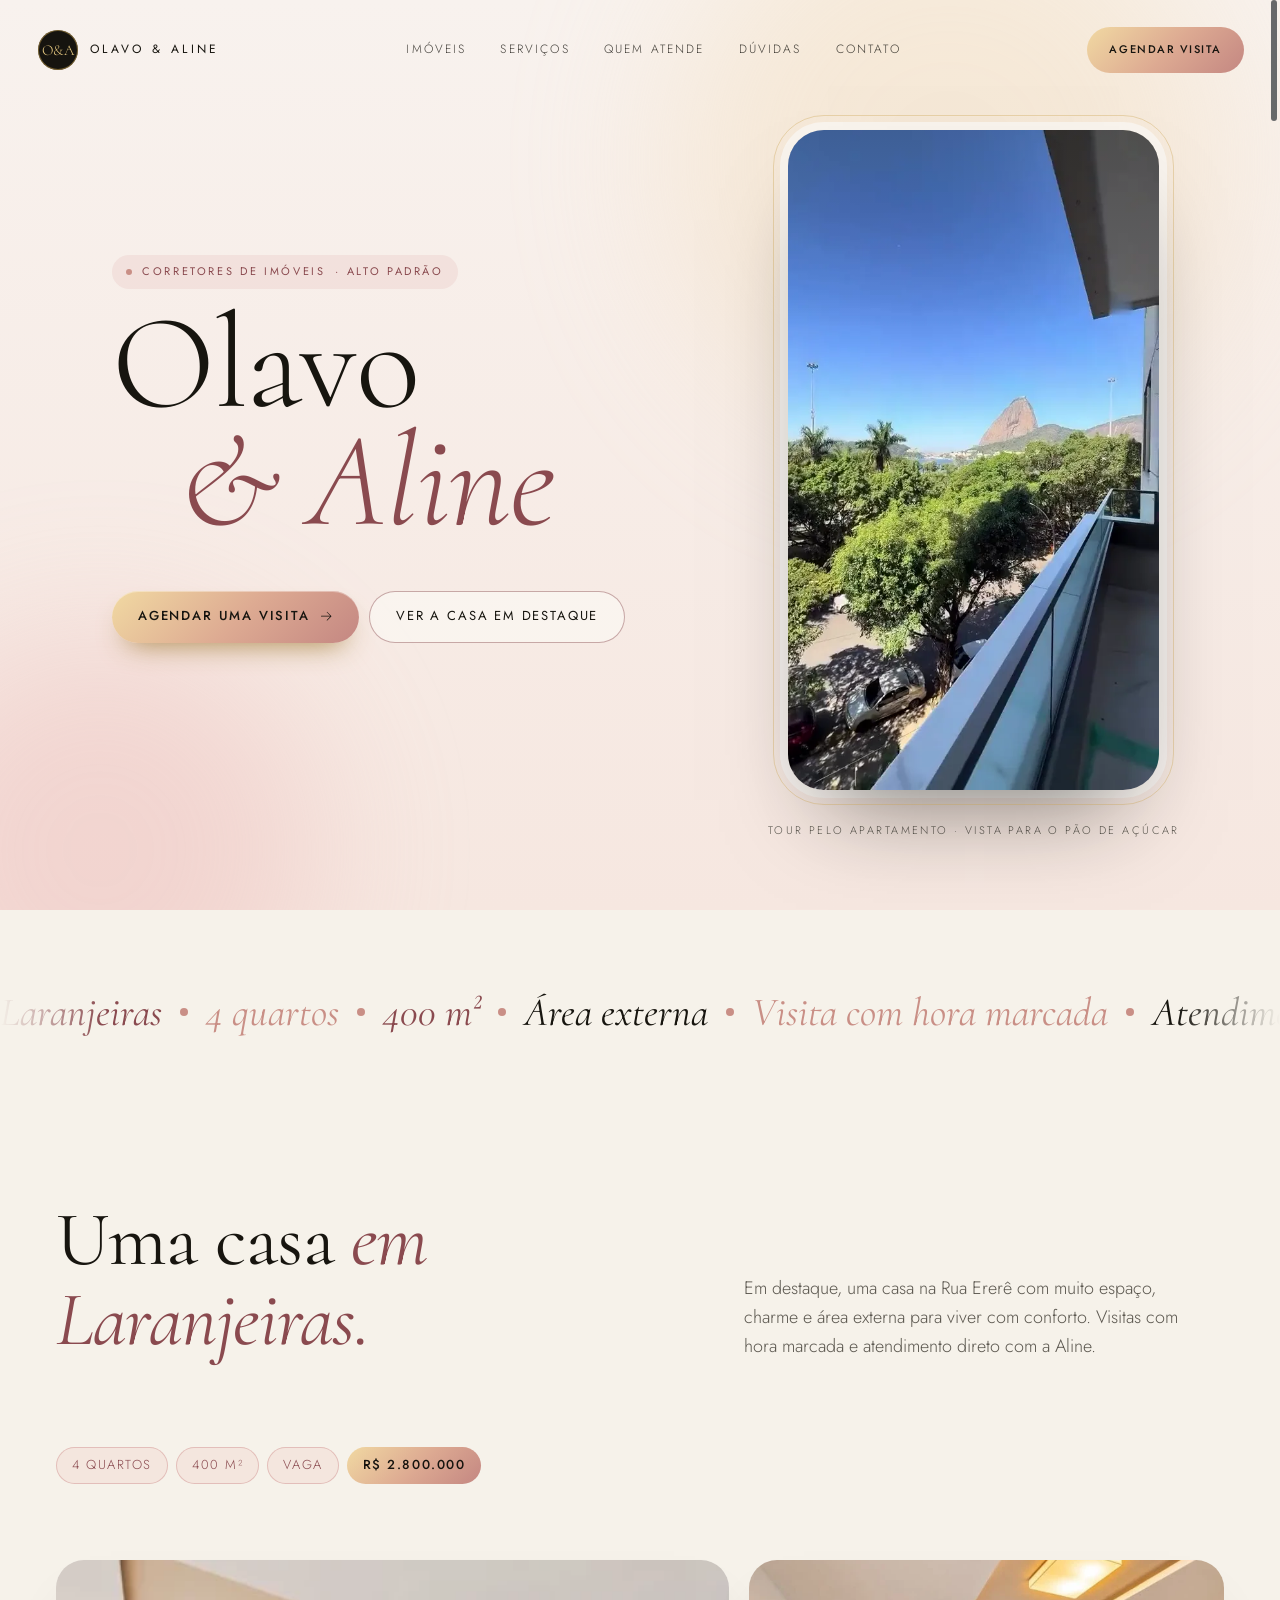
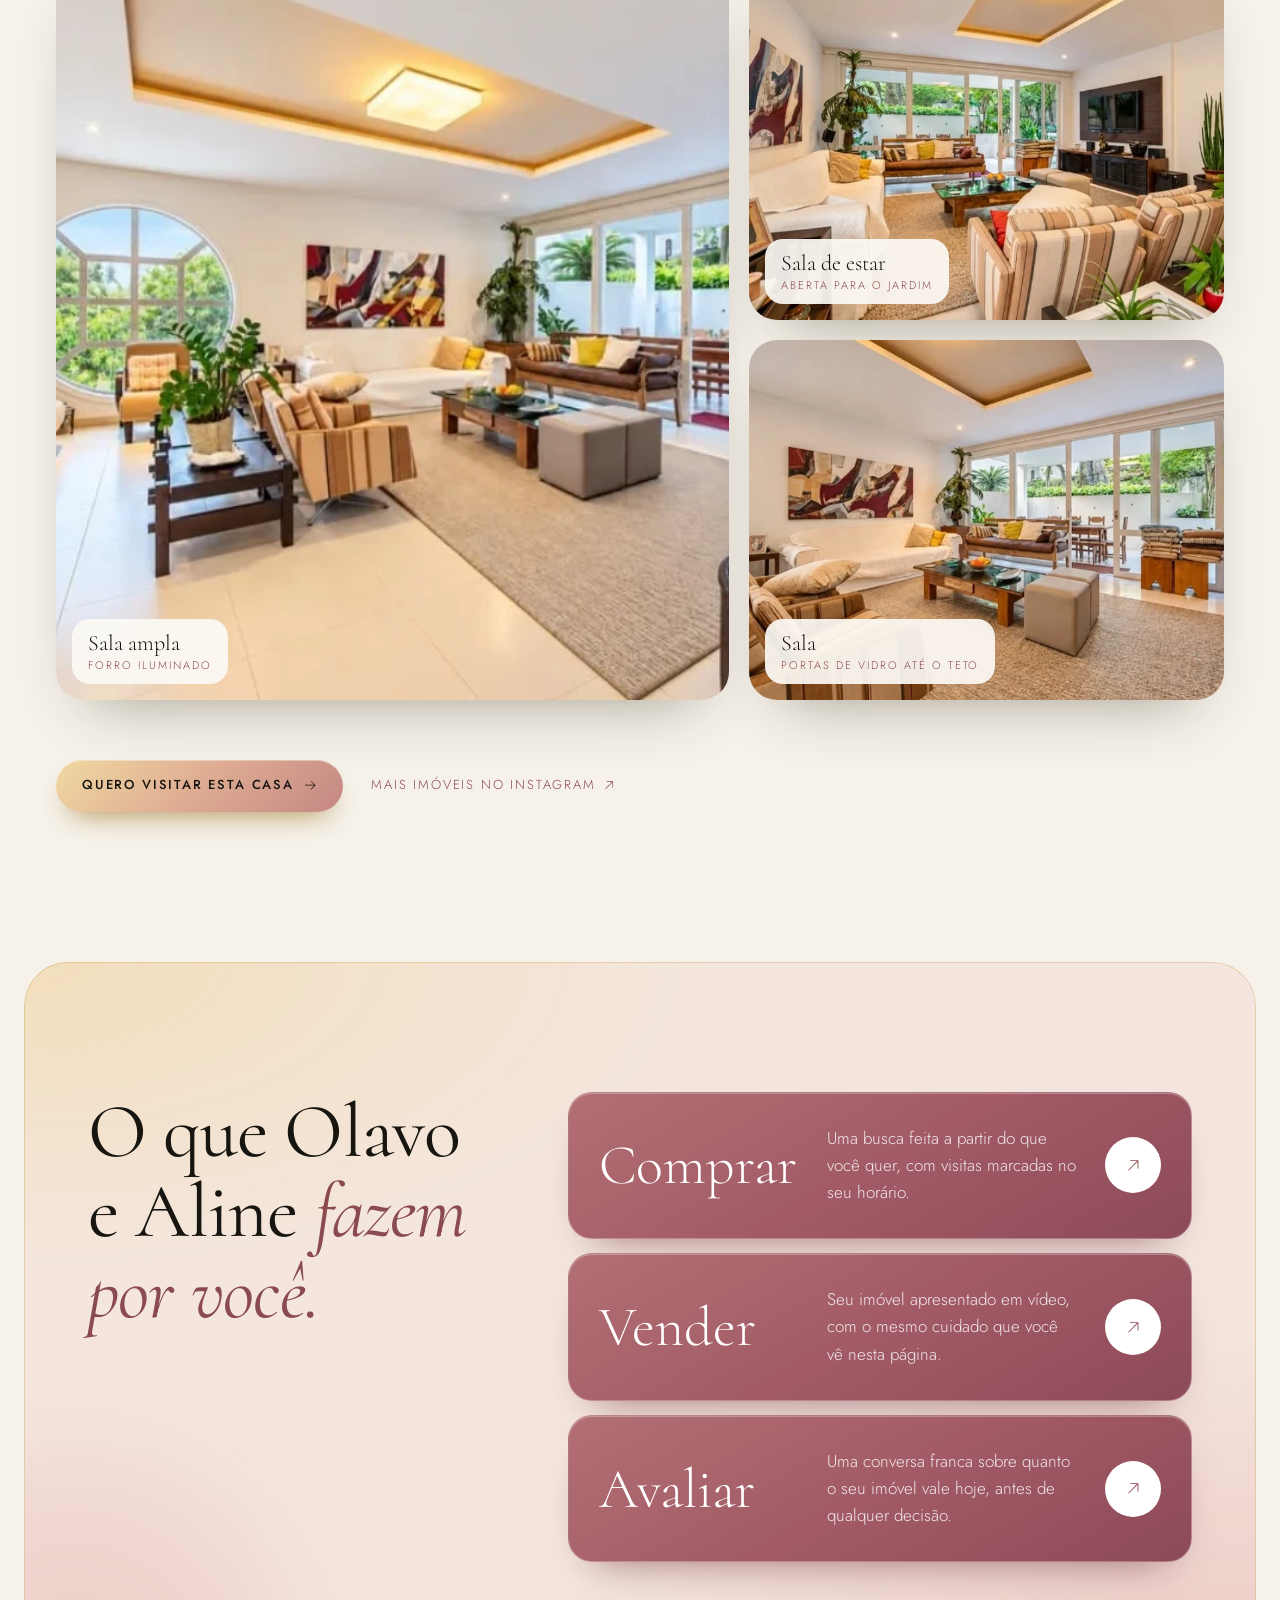
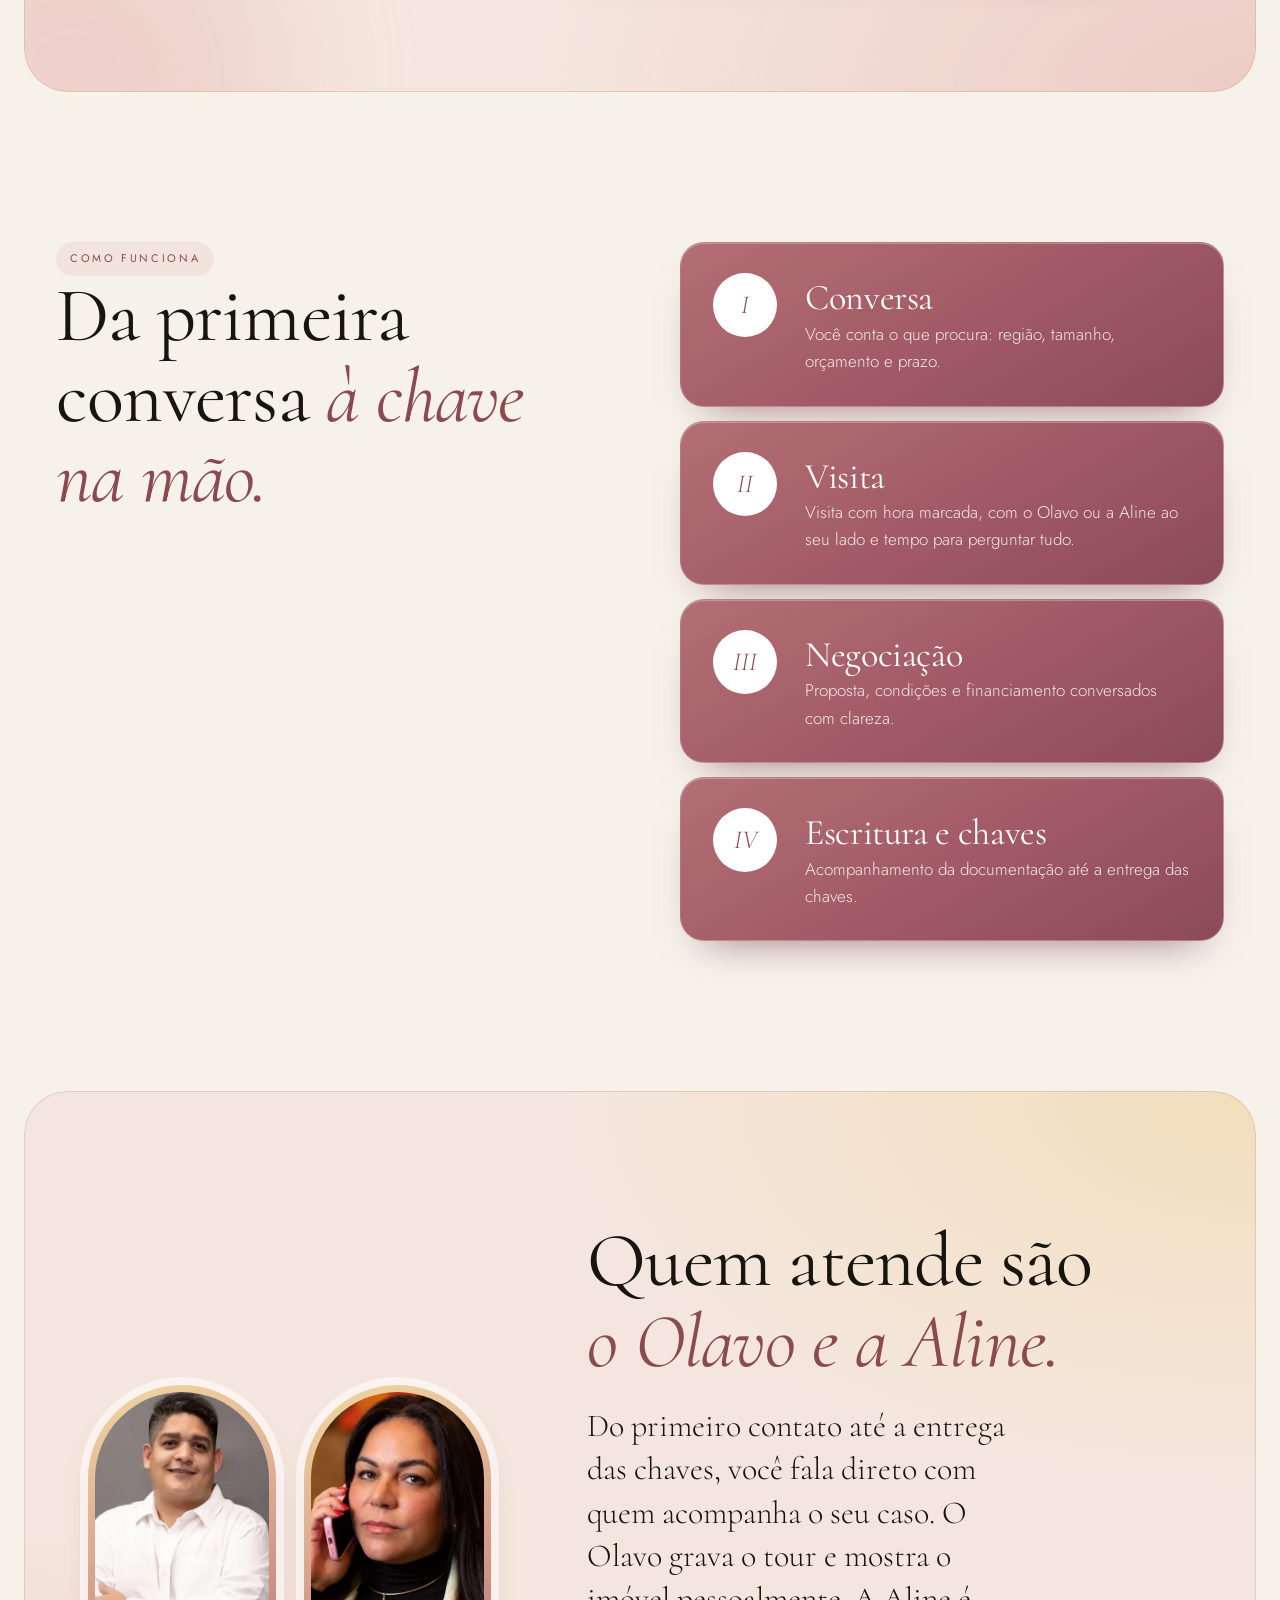
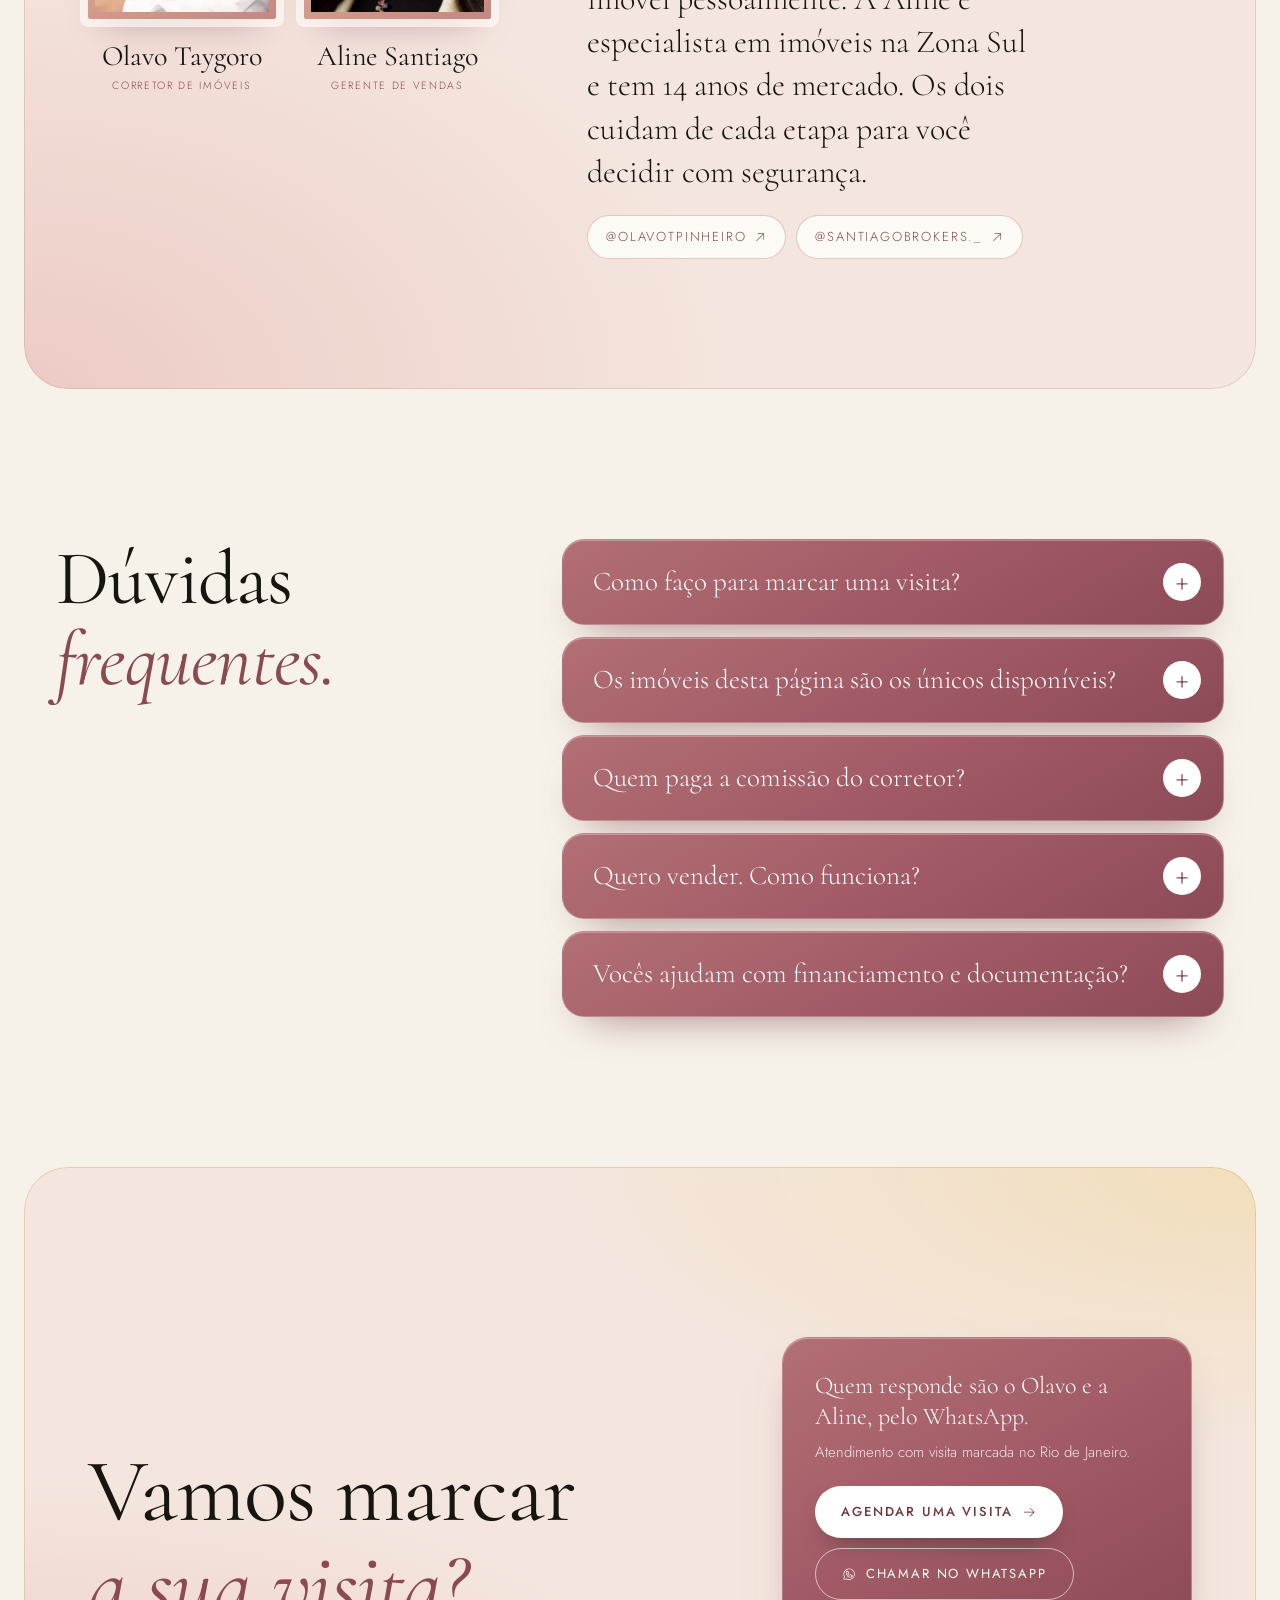
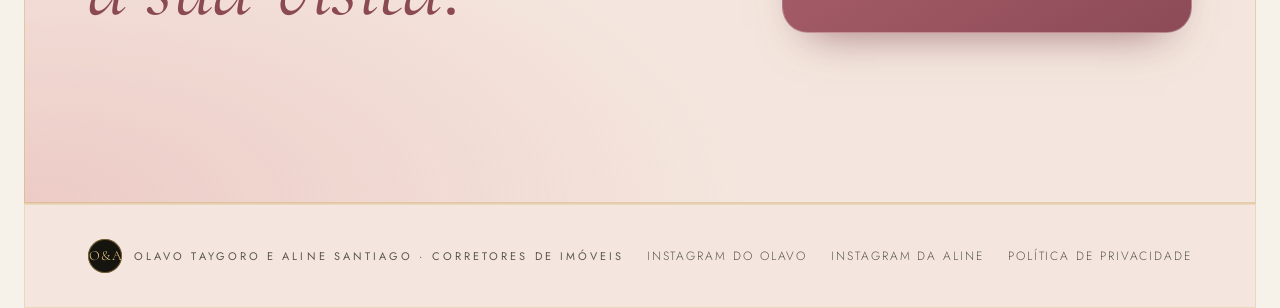
==== commit 576d9c93: "Toque feminino: rosé champanhe junto do dourado, retratos em arco iguais para Olavo e Aline, botão d" ====
--- a/index.html
+++ b/index.html
@@ -8,7 +8,7 @@
 <meta name="description" content="Compra, venda e avaliação de imóveis de alto padrão com Olavo Taygoro e Aline Santiago. Visitas com hora marcada e atendimento pessoal pelo WhatsApp.">
 <meta name="robots" content="noindex">
 <meta name="ga4-id" content="">
-<meta name="theme-color" content="#EEECE8">
+<meta name="theme-color" content="#F8F2EE">
 <link rel="canonical" href="https://erivelto.arcanestudios.io/">
 <meta property="og:type" content="website">
 <meta property="og:site_name" content="Olavo Taygoro e Aline Santiago · Corretores de Imóveis">
@@ -29,7 +29,7 @@
 <link rel="preload" href="fonts/cormorant.woff2" as="font" type="font/woff2" crossorigin>
 <link rel="preload" href="fonts/jost.woff2" as="font" type="font/woff2" crossorigin>
 <link rel="preload" as="image" href="img/hero-poster.webp" fetchpriority="high">
-<link rel="stylesheet" href="css/site.css?v=10">
+<link rel="stylesheet" href="css/site.css?v=12">
 <link rel="stylesheet" href="css/arcane-ui.css?v=2">
 <link rel="stylesheet" href="css/arcane-motion.css?v=2">
 <script type="application/ld+json">
@@ -174,7 +174,10 @@
   <nav class="rodape__links" aria-label="Rodapé"><a href="https://www.instagram.com/olavotpinheiro/" target="_blank" rel="noopener noreferrer">Instagram do Olavo</a><a href="https://www.instagram.com/santiagobrokers._/" target="_blank" rel="noopener noreferrer">Instagram da Aline</a><a href="/politica-de-privacidade/">Política de privacidade</a></nav>
 </footer>
 
-<button class="zap cta-fixo" type="button" data-whats aria-label="Chamar no WhatsApp" aria-hidden="true" tabindex="-1"><svg class="ic"><use href="#i-whats"/></svg></button>
+<div class="zaps cta-fixo" aria-hidden="true">
+  <button class="zap" type="button" data-whats data-com="olavo" aria-label="Chamar o Olavo no WhatsApp" tabindex="-1"><img src="img/olavo-taygoro.webp" alt="" width="64" height="64" loading="lazy"><span class="zap__ic"><svg class="ic"><use href="#i-whats"/></svg></span></button>
+  <button class="zap" type="button" data-whats data-com="aline" aria-label="Chamar a Aline no WhatsApp" tabindex="-1"><img src="img/aline-santiago.webp" alt="" width="64" height="64" loading="lazy"><span class="zap__ic"><svg class="ic"><use href="#i-whats"/></svg></span></button>
+</div>
 
 <dialog class="conversa" id="conversa" aria-labelledby="conversa-t">
   <form class="conversa__in" method="dialog" novalidate>
@@ -199,7 +202,7 @@
 </dialog>
 
 <script src="js/arcane-ui.js?v=3" defer></script>
-<script src="js/site.js?v=3" defer></script>
+<script src="js/site.js?v=4" defer></script>
 <script src="js/arcane-analytics.js?v=1" defer></script>
 </body>
 </html>
--- a/css/site.css
+++ b/css/site.css
@@ -9,12 +9,12 @@
 :root{
   /* Paleta única do Olavo: marfim (fundos), ônix (seções escuras e texto) e dourado (o destaque).
      Dourado tem 3 tons: --ouro (enfeite e fundo), --ouro-claro (texto sobre ônix), --ouro-texto (texto sobre marfim, contraste AA). */
-  --pedra:#F6F2EA; --marmore:#FCFAF5; --champanhe:#EFE5D2; --tinta:#17150F; --papel:#F6F2EA; --grafite:#5B574F;
+  --pedra:#F6F2EA; --marmore:#FCFAF5; --champanhe:#F4E6DE; --tinta:#17150F; --papel:#F6F2EA; --grafite:#5B574F;
   --onix:#16140F; --onix-2:#25211A; --linha:rgba(23,21,15,.12);
-  --ouro:#C9A24A; --ouro-grad:linear-gradient(135deg,#EFD592 0,#C9A24A 52%,#A8832F 100%);
+  --ouro:#C9A24A; --ouro-grad:linear-gradient(135deg,#F1D9A2 0,#DDAA92 52%,#C48782 100%);
   /* fundo dos cartões: dourado mais fechado para o texto branco ter contraste (4,4 a 7,7:1) */
-  --ouro-card:linear-gradient(150deg,#A9802F 0,#8C6421 48%,#6E4C15 100%); --branco:#FFFFFF; --branco-2:rgba(255,255,255,.86);
-  --card-sombra:0 22px 44px -26px rgba(90,62,15,.75),inset 0 1px 0 rgba(255,255,255,.28); --ouro-claro:#E7C981; --ouro-texto:#83621C; --ouro-escuro:#6B4F15;
+  --ouro-card:linear-gradient(150deg,#B26F74 0,#A25B66 50%,#8C4A57 100%); --branco:#FFFFFF; --branco-2:rgba(255,255,255,.86);
+  --card-sombra:0 22px 44px -26px rgba(110,45,60,.7),inset 0 1px 0 rgba(255,255,255,.28); --ouro-claro:#E7C981; --ouro-texto:#8A4A4F; --ouro-escuro:#6E3640; --rosa:#E9C4BA; --rosa-claro:#F5CFC4; --rosa-ouro:#C98F86;
   --destaque:#C9A24A; --destaque-texto:#16140F;
   --raio:28px; --raio-p:18px; --ease:cubic-bezier(.22,1,.36,1); --ease-out:cubic-bezier(.22,1,.36,1);
   --pad:20px; --serif:Cormorant,'Cormorant Garamond',Georgia,serif; --sans:Jost,'Futura',system-ui,sans-serif;
@@ -44,11 +44,11 @@
 .btn:hover .ic{transform:translateX(4px)}
 .btn--tinta{background:var(--ouro-grad);background-origin:border-box;border:0;color:var(--onix);font-weight:500;box-shadow:0 14px 28px -14px rgba(150,110,30,.85),inset 0 1px 0 rgba(255,255,255,.35)}
 .btn--tinta:hover{background:var(--onix);color:var(--ouro-claro);box-shadow:0 16px 30px -14px rgba(22,20,15,.7)}
-.btn--linha{border-color:rgba(131,98,28,.45);background:rgba(252,250,245,.6)}
+.btn--linha{border-color:rgba(138,74,79,.45);background:rgba(252,250,245,.6)}
 .btn--linha:hover{background:var(--marmore);border-color:var(--ouro-texto);color:var(--ouro-texto)}
 .link-fino{display:inline-flex;align-items:center;gap:.5em;min-height:44px;font-size:13px;letter-spacing:.14em;text-transform:uppercase;text-decoration:none;color:var(--ouro-texto);transition:gap .3s var(--ease),color .25s}
 .link-fino:hover{gap:.9em;color:var(--tinta)}
-.eyebrow,.hero__selo{display:inline-flex;align-items:center;gap:10px;font-size:11px;letter-spacing:.24em;text-transform:uppercase;font-weight:400;color:var(--ouro-texto);padding:8px 14px;border-radius:999px;background:rgba(201,162,74,.09)}
+.eyebrow,.hero__selo{display:inline-flex;align-items:center;gap:10px;font-size:11px;letter-spacing:.24em;text-transform:uppercase;font-weight:400;color:var(--ouro-texto);padding:8px 14px;border-radius:999px;background:rgba(214,140,140,.13)}
 
 /* ---- topo: vira uma pílula de vidro ao rolar ---- */
 .topo{position:fixed;top:10px;left:10px;right:10px;z-index:50;display:flex;align-items:center;justify-content:space-between;gap:16px;height:60px;padding:0 10px 0 12px;border-radius:999px;color:var(--marmore);transition:background-color .4s,color .4s,box-shadow .4s}
@@ -114,8 +114,8 @@
 .projetos__acoes{margin-top:36px;display:flex;flex-wrap:wrap;align-items:center;gap:14px 28px}
 
 /* ---- serviços: fundo ônix com luz dourada, cartões arredondados ---- */
-.servicos{position:relative;margin:0 10px;border-radius:32px;background:radial-gradient(90% 70% at 0 0,rgba(239,213,146,.45),transparent 62%),radial-gradient(90% 80% at 100% 100%,rgba(201,162,74,.3),transparent 65%),var(--champanhe);box-shadow:inset 0 0 0 1px rgba(201,162,74,.35);color:var(--tinta);overflow:hidden;isolation:isolate}
-.servicos::after{content:"";position:absolute;width:420px;height:420px;left:-160px;bottom:-200px;border-radius:50%;background:var(--ouro);opacity:.22;filter:blur(70px);z-index:-1}
+.servicos{position:relative;margin:0 10px;border-radius:32px;background:radial-gradient(90% 70% at 0 0,rgba(239,213,146,.45),transparent 62%),radial-gradient(90% 80% at 100% 100%,rgba(222,150,150,.34),transparent 65%),var(--champanhe);box-shadow:inset 0 0 0 1px rgba(201,162,74,.35);color:var(--tinta);overflow:hidden;isolation:isolate}
+.servicos::after{content:"";position:absolute;width:420px;height:420px;left:-160px;bottom:-200px;border-radius:50%;background:#E3A3A3;opacity:.3;filter:blur(70px);z-index:-1}
 .servicos h2 em{color:var(--ouro-texto)}
 .indice{list-style:none;padding:0;margin-top:40px;display:grid;gap:12px}
 .indice button{width:100%;display:grid;grid-template-columns:1fr auto;gap:6px 16px;align-items:center;padding:24px;border-radius:24px;border:1px solid rgba(255,255,255,.22);background:var(--ouro-card);color:var(--branco);box-shadow:var(--card-sombra);text-align:left;transition:transform .45s var(--ease),box-shadow .45s var(--ease),filter .35s}
@@ -133,7 +133,7 @@
 .etapas p{margin-top:4px;color:var(--branco-2);max-width:40ch}
 
 /* ---- quem atende: champanhe com dourado e texto escuro ---- */
-.quem{position:relative;margin:0 10px;border-radius:32px;background:radial-gradient(90% 70% at 100% 0,rgba(239,213,146,.45),transparent 62%),radial-gradient(90% 80% at 0 100%,rgba(201,162,74,.3),transparent 65%),#EFE5D2;box-shadow:inset 0 0 0 1px rgba(201,162,74,.35);color:var(--tinta);display:grid;gap:40px;overflow:hidden;isolation:isolate}
+.quem{position:relative;margin:0 10px;border-radius:32px;background:radial-gradient(90% 70% at 100% 0,rgba(239,213,146,.45),transparent 62%),radial-gradient(90% 80% at 0 100%,rgba(222,150,150,.34),transparent 65%),var(--champanhe);box-shadow:inset 0 0 0 1px rgba(201,130,130,.3);color:var(--tinta);display:grid;gap:40px;overflow:hidden;isolation:isolate}
 .quem__foto{display:grid;justify-content:center}
 .quem__retrato{width:min(280px,72vw);aspect-ratio:1;border-radius:50%;padding:8px;background:var(--ouro-grad);box-shadow:0 0 0 12px rgba(252,250,245,.6),0 0 0 26px rgba(252,250,245,.3),0 30px 60px -20px rgba(80,60,20,.45)}
 .quem__foto--dupla{grid-template-columns:1fr 1fr;gap:14px;justify-items:center;align-items:start}
@@ -161,7 +161,7 @@
 .faq details p{padding:0 22px 22px;max-width:58ch;color:var(--branco-2)}
 
 /* ---- contato: ônix com luz dourada ---- */
-.contato{position:relative;margin:0 10px;border-radius:32px 32px 0 0;background:radial-gradient(90% 70% at 100% 0,rgba(239,213,146,.45),transparent 62%),radial-gradient(90% 80% at 0 100%,rgba(201,162,74,.3),transparent 65%),var(--champanhe);box-shadow:inset 0 0 0 1px rgba(201,162,74,.35);color:var(--tinta);overflow:hidden}
+.contato{position:relative;margin:0 10px;border-radius:32px 32px 0 0;background:radial-gradient(90% 70% at 100% 0,rgba(239,213,146,.45),transparent 62%),radial-gradient(90% 80% at 0 100%,rgba(222,150,150,.34),transparent 65%),var(--champanhe);box-shadow:inset 0 0 0 1px rgba(201,162,74,.35);color:var(--tinta);overflow:hidden}
 .contato h2{max-width:12ch}
 .contato h2 em{color:var(--ouro-texto)}
 .contato__cartao{margin-top:32px;padding:24px;border-radius:26px;background:var(--ouro-card);border:1px solid rgba(255,255,255,.25);box-shadow:var(--card-sombra)}
@@ -183,9 +183,13 @@
 .rodape__links a:hover{color:var(--ouro-texto)}
 
 /* ---- WhatsApp fixo: aparece depois do hero ---- */
-.zap{position:fixed;z-index:45;right:16px;bottom:calc(16px + env(safe-area-inset-bottom));width:58px;height:58px;min-height:0;padding:0;justify-content:center;border-radius:999px;border:0;display:inline-flex;align-items:center;gap:0;background:var(--ouro-grad);color:var(--onix);font-size:12px;letter-spacing:.16em;text-transform:uppercase;box-shadow:0 16px 36px -12px rgba(120,85,20,.6);opacity:0;transform:translateY(14px) scale(.96);pointer-events:none;transition:opacity .35s,transform .5s var(--ease),background-color .3s}
-.zap .ic{width:46px;height:46px;padding:10px;border-radius:50%;background:none;color:var(--onix)}
-.zap.is-on{opacity:1;transform:none;pointer-events:auto}
+.zaps{position:fixed;z-index:45;right:16px;bottom:calc(16px + env(safe-area-inset-bottom));display:flex;flex-direction:column;gap:12px;opacity:0;transform:translateY(14px) scale(.96);pointer-events:none;transition:opacity .35s,transform .5s var(--ease)}
+.zaps.is-on{opacity:1;transform:none}
+.zaps.is-on .zap{pointer-events:auto}
+.zap{position:relative;width:60px;height:60px;padding:3px;border:0;border-radius:50%;background:var(--ouro-grad);box-shadow:0 16px 36px -12px rgba(120,85,20,.6);transition:transform .3s var(--ease),filter .3s}
+.zap img{width:100%;height:100%;object-fit:cover;border-radius:50%;display:block}
+.zap__ic{position:absolute;right:-3px;bottom:-3px;display:grid;place-items:center;width:24px;height:24px;border-radius:50%;background:var(--onix);color:var(--ouro-claro);box-shadow:0 0 0 2px var(--champanhe)}
+.zap__ic .ic{width:14px;height:14px}
 .zap:hover{filter:brightness(1.06)}
 .zap:active{transform:scale(.96)}
 
@@ -227,7 +231,7 @@
   .topo .marca__nome{display:inline}
   .menu{display:flex;gap:6px;font-size:12px;letter-spacing:.18em;text-transform:uppercase}
   .menu a{text-decoration:none;padding:10px 14px;border-radius:999px;opacity:.8;transition:opacity .2s,background-color .25s,color .2s}
-  .menu a:hover{opacity:1;background:rgba(201,162,74,.1);color:var(--ouro-texto)}
+  .menu a:hover{opacity:1;background:rgba(214,140,140,.14);color:var(--ouro-texto)}
   .topo__cta{min-height:46px;padding:0 22px}
 
   /* hero no PC: texto à esquerda, o vídeo numa janela arredondada à direita, com luz do céu e do sol atrás */
@@ -236,13 +240,13 @@
   .hero>.brilho--ceu{width:560px;height:560px;right:4%;top:-120px;background:var(--ouro-claro);opacity:.35}
   .hero>.brilho--luz{width:440px;height:440px;left:-120px;bottom:-160px;background:var(--ouro);opacity:.22}
   .hero>.hero__texto{position:relative;max-width:640px}
-  .hero__selo{color:var(--ouro-texto);background:rgba(201,162,74,.1);-webkit-backdrop-filter:none;backdrop-filter:none}
+  .hero__selo{color:var(--ouro-texto);background:rgba(214,140,140,.14);-webkit-backdrop-filter:none;backdrop-filter:none}
   .so-pc{display:inline}
   .hero__titulo{font-size:clamp(112px,10.5vw,176px)}
   .hero__titulo .it{color:var(--ouro-texto)}
   .hero__sub{font-size:19px;color:var(--grafite);opacity:1;max-width:34ch;margin-top:26px}
   .hero__acoes{margin-top:36px}
-  .hero .btn--linha{color:var(--tinta);border-color:rgba(131,98,28,.45);background:rgba(252,250,245,.6)}
+  .hero .btn--linha{color:var(--tinta);border-color:rgba(138,74,79,.45);background:rgba(252,250,245,.6)}
   .hero .btn--linha:hover{background:var(--marmore);border-color:var(--ouro-texto);color:var(--ouro-texto)}
   .hero>.hero__janela{position:relative;inset:auto;justify-self:center;width:min(100%,calc((100svh - 240px) * .5625))}
   .hero__quadro{position:relative;inset:auto;aspect-ratio:9/16;border-radius:36px;outline:1px solid rgba(201,162,74,.35);outline-offset:14px;box-shadow:0 50px 90px -40px rgba(22,20,15,.55),0 0 0 8px rgba(251,250,247,.7)}
@@ -309,7 +313,7 @@
   .contato__cartao{margin-top:0;padding:32px}
   .rodape{margin:0 24px;grid-template-columns:auto 1fr;align-items:center;padding:30px calc(var(--pad) + 8px)}
   .rodape__links{justify-self:end}
-  .zap{right:32px;bottom:32px}
+  .zaps{right:32px;bottom:32px}
   .conversa{width:540px;margin:auto}
   .conversa__in{padding:48px 44px 44px;border-radius:36px;box-shadow:0 50px 100px -30px rgba(22,20,15,.55)}
   .conversa__in::before{display:none}
@@ -343,3 +347,36 @@
 html .btn:focus-visible,html .zap:focus-visible,html .hero__pausa:focus-visible,html .conversa__x:focus-visible,html .link-fino:focus-visible,html .menu a:focus-visible,html .marca:focus-visible{border-radius:999px}
 html .indice button:focus-visible{border-radius:24px}
 html .faq summary:focus-visible{border-radius:22px}
+
+
+/* ---- toque feminino: rosé champanhe junto do dourado; Aline com o mesmo peso do Olavo ---- */
+.hero__titulo .it{color:var(--rosa-claro)}
+.hero__titulo .it::first-letter{font-size:1.12em;line-height:.8}
+.hero__selo{color:var(--rosa-claro)}
+.hero__selo::before{background:var(--rosa-ouro)}
+.faixa-viva .marquee__trilho span::after{background:var(--rosa-ouro)}
+.faixa-viva .marquee__trilho span:nth-child(3n+2){color:var(--rosa-ouro)}
+.casa__dados li{background:var(--champanhe);box-shadow:inset 0 0 0 1px rgba(201,130,130,.4)}
+/* retratos em arco, iguais para os dois */
+.quem__retrato{border-radius:999px 999px 28px 28px;aspect-ratio:4/5;background:linear-gradient(160deg,#F1D9A2,#DDAA92 55%,#C48782)}
+.quem__retrato img{border-radius:999px 999px 22px 22px}
+.quem__foto--dupla .quem__retrato{box-shadow:0 0 0 8px rgba(255,250,248,.7),0 18px 36px -16px rgba(110,45,60,.4)}
+.quem__pessoa span{color:var(--ouro-texto)}
+.quem .link-fino{border-color:rgba(201,130,130,.45)}
+.zap--aline,.zap[data-com=aline]{background:linear-gradient(135deg,#F5CFC4,#D99A94 55%,#B7686E)}
+.zap__ic{box-shadow:0 0 0 2px var(--champanhe)}
+::selection{background:var(--rosa);color:var(--tinta)}
+.opcoes input:checked+span{background:var(--ouro-texto)}
+.campo input:focus{box-shadow:0 0 0 4px rgba(214,140,140,.2)}
+@media (min-width:960px){
+  .hero{background:linear-gradient(180deg,#F8F2EE,#F6E7E0)}
+  .hero>.brilho--luz{background:#E8A9A9;opacity:.3}
+  .hero>.brilho--ceu{background:#F2D9B0;opacity:.35}
+  .hero__titulo .it{color:var(--ouro-texto)}
+  .hero__selo{color:var(--ouro-texto)}
+  .quem__foto--dupla .quem__retrato{width:min(210px,100%)}
+  .menu a:hover{background:rgba(214,140,140,.14)}
+}
+/* as fotos já vêm recortadas em círculo: o zoom esconde o canto branco dentro do arco */
+.quem__retrato,.quem__foto--dupla .quem__retrato{padding:0;border:7px solid transparent;background-origin:border-box;overflow:hidden}
+.quem__retrato img{height:100%;object-fit:cover;object-position:50% 30%;transform:scale(1.34);transform-origin:50% 12%;border-radius:0}
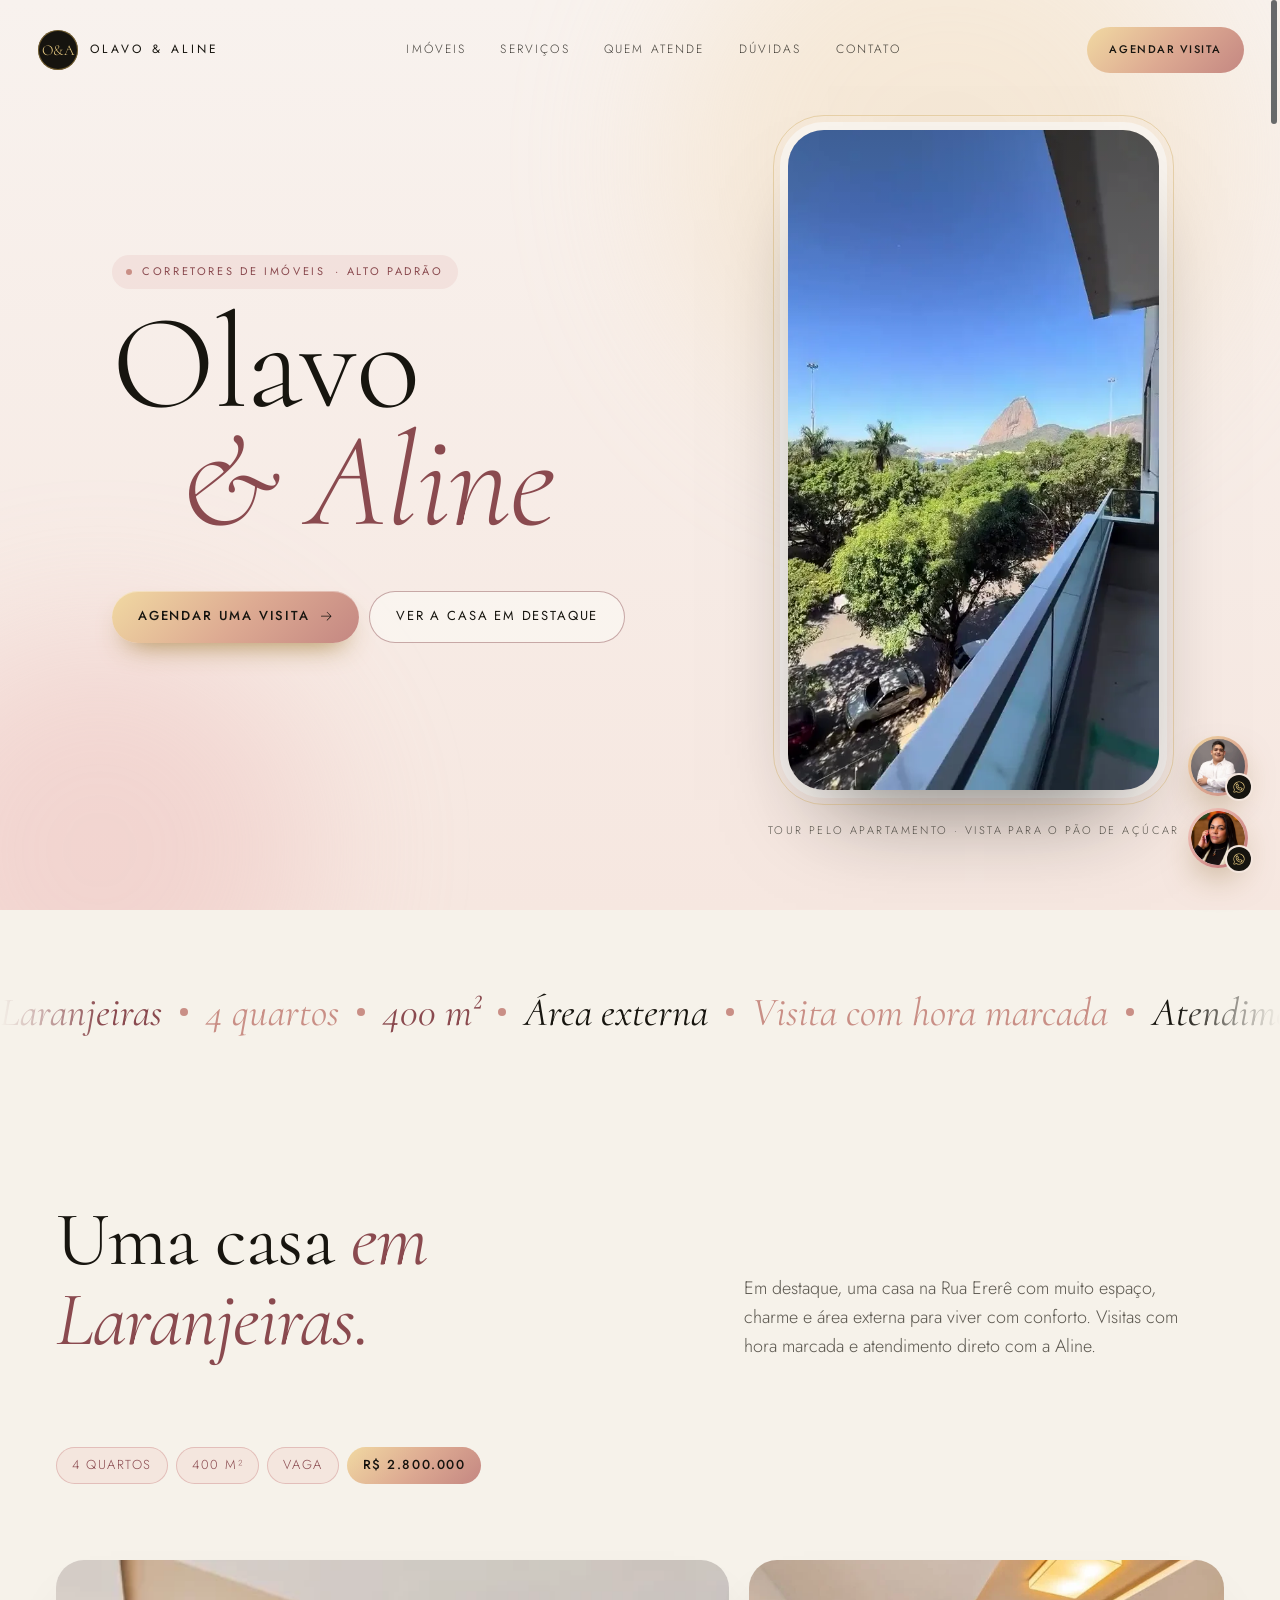
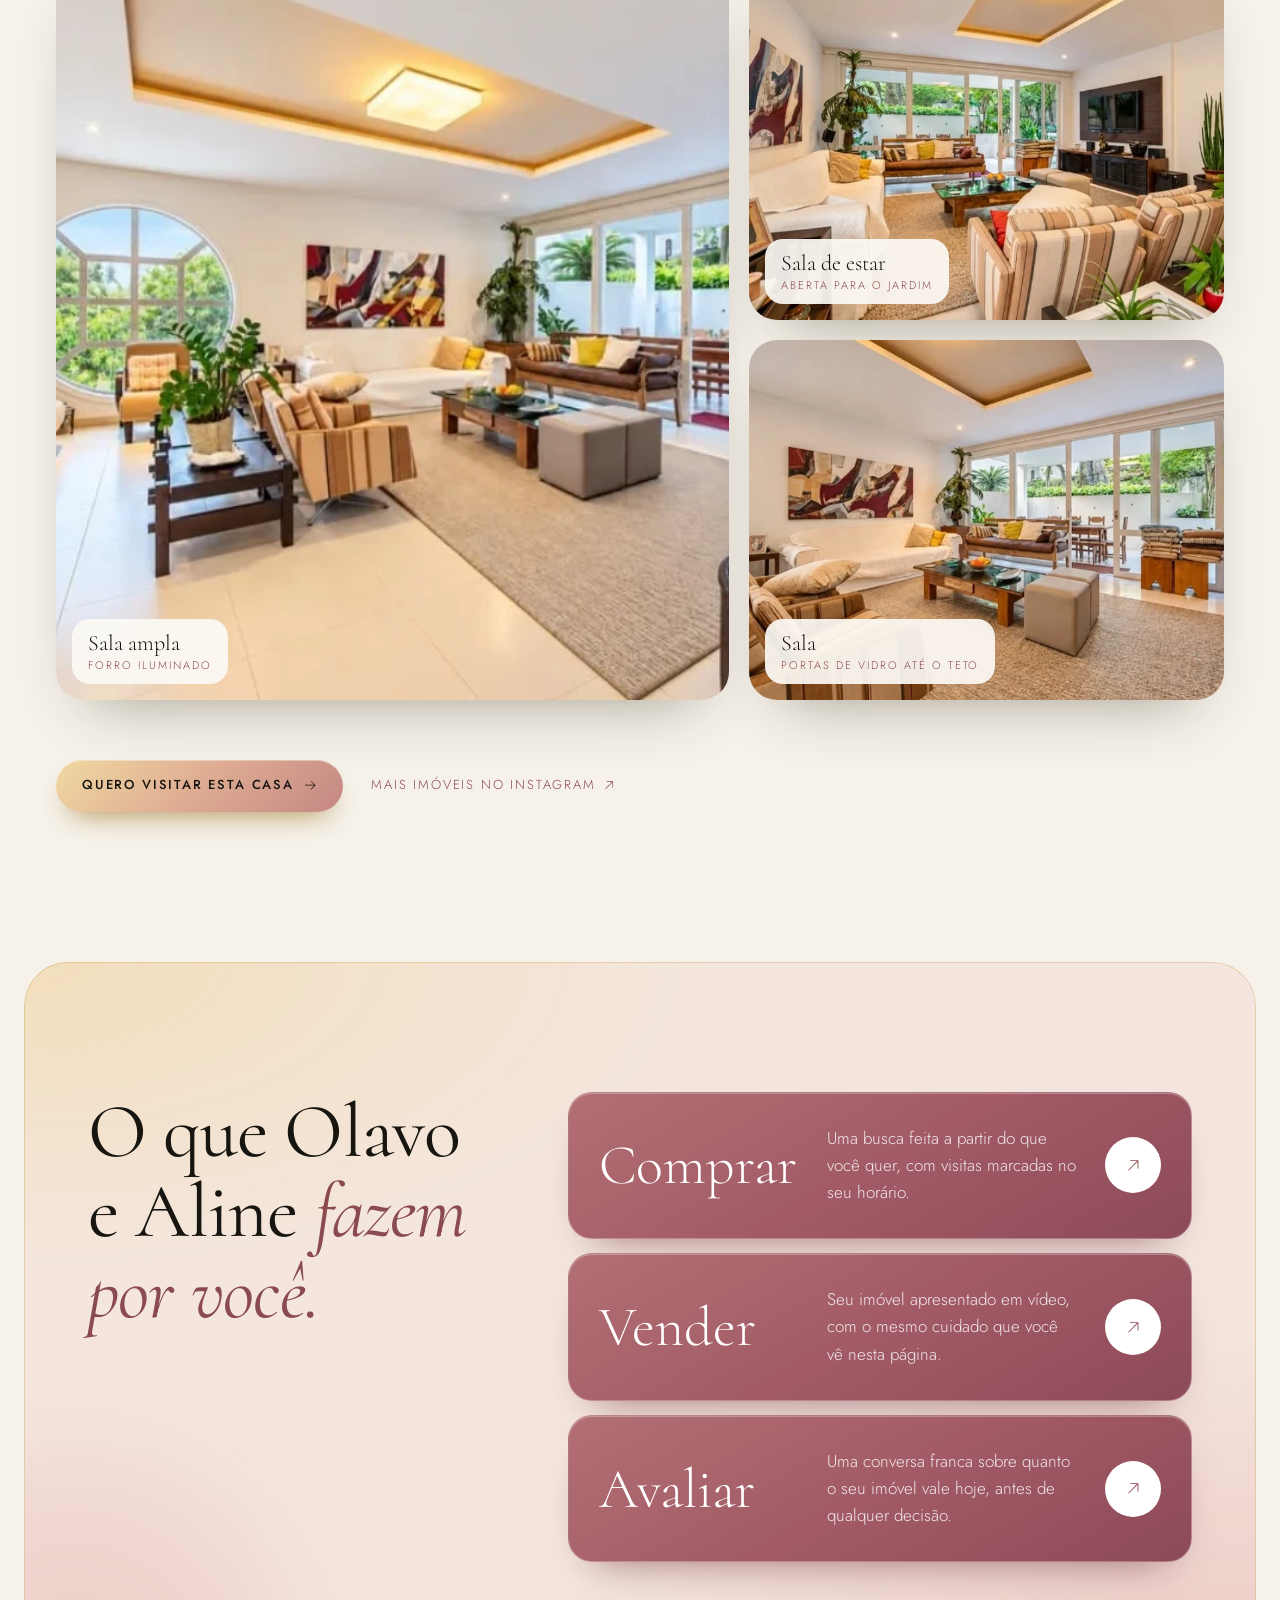
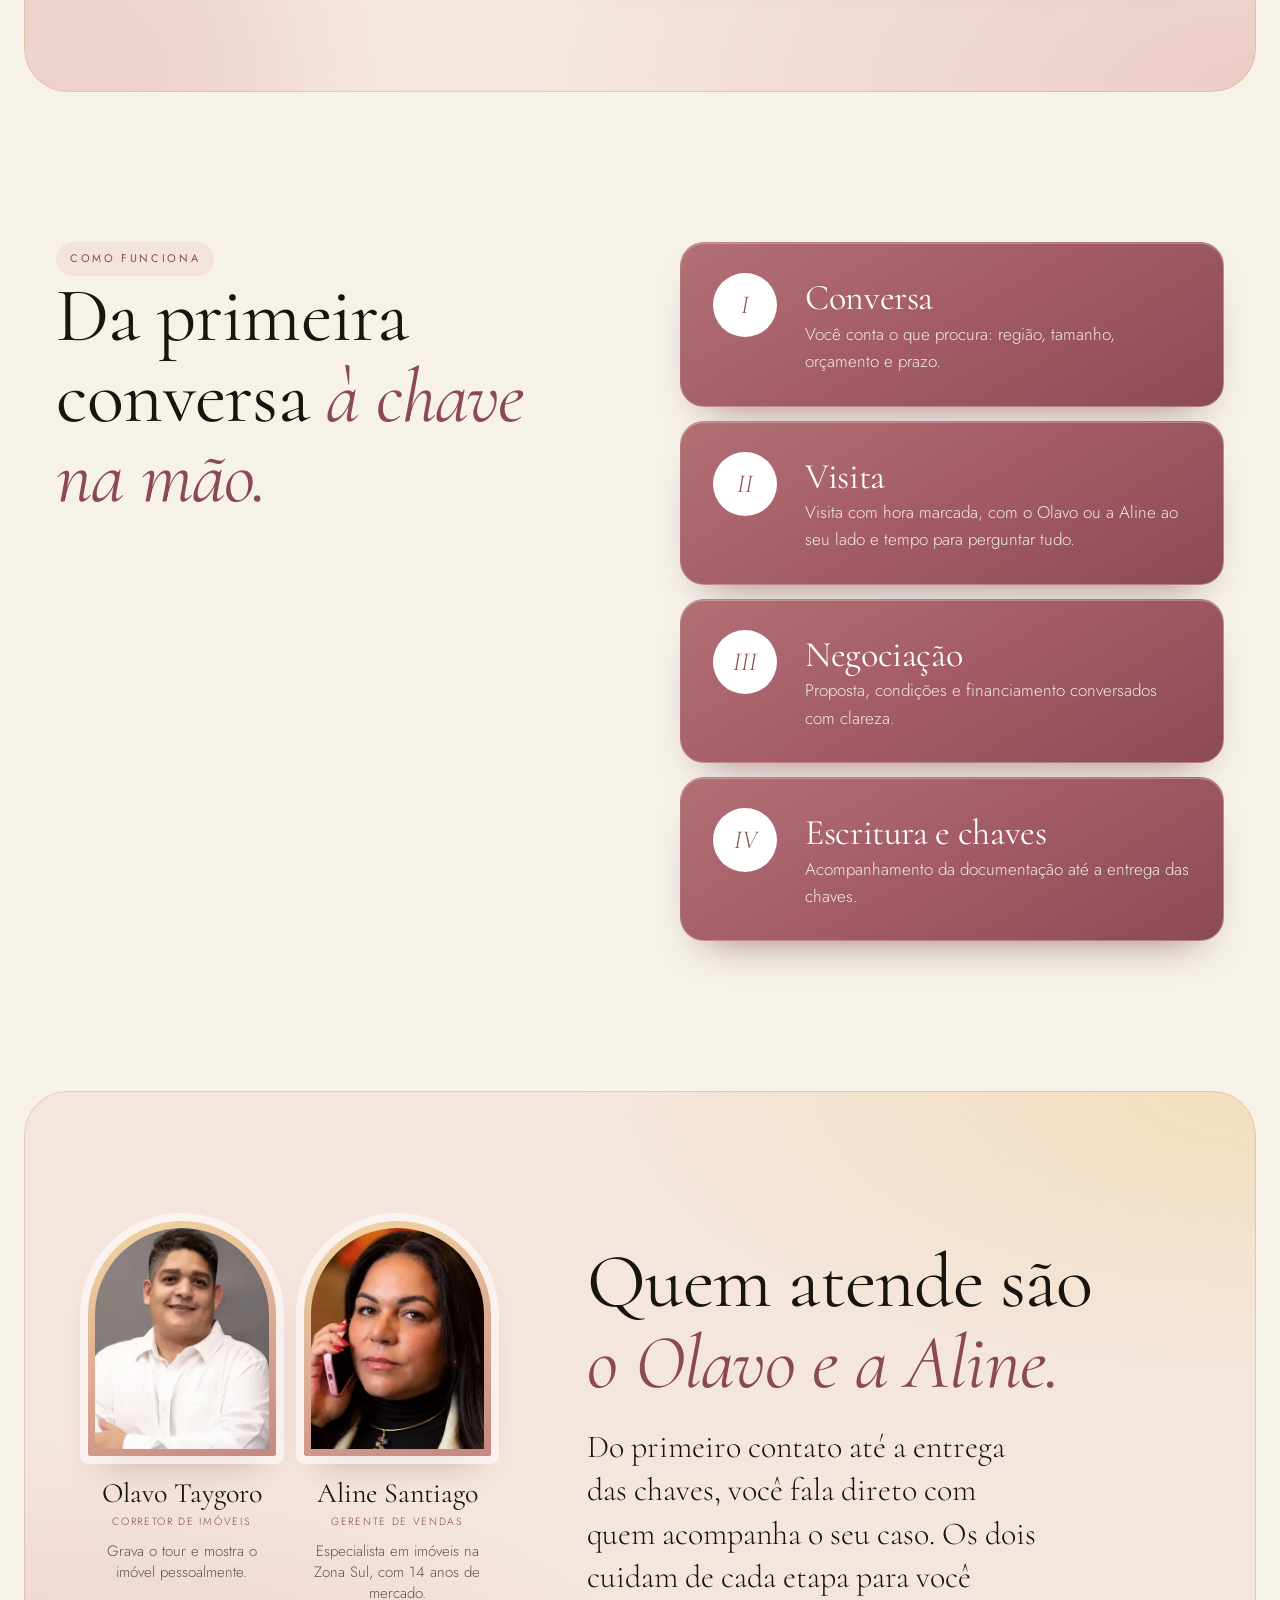
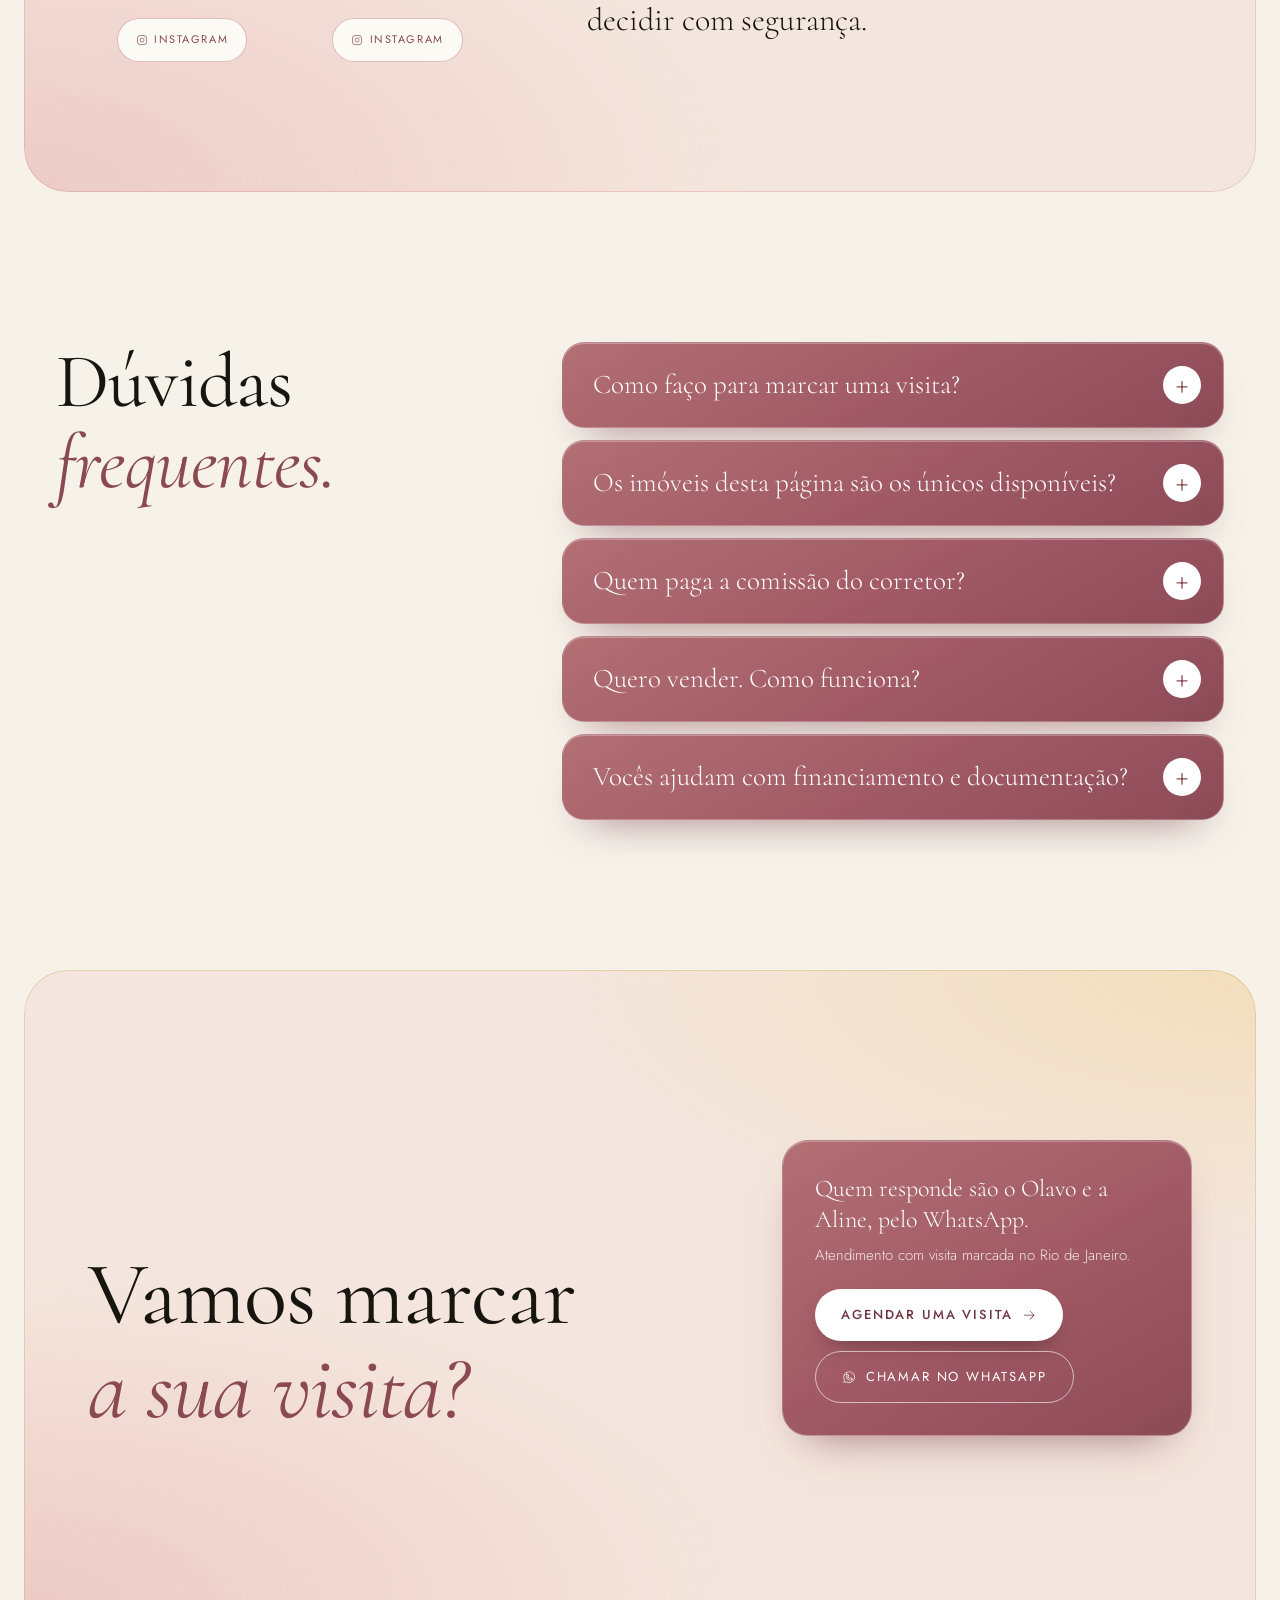
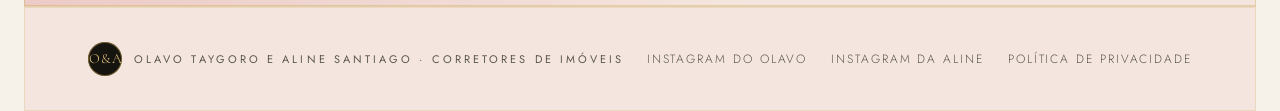
==== commit 6f04de8d: "Botão de Instagram do Olavo e da Aline embaixo das fotos; frase própria de cada um em Quem atende; c" ====
--- a/index.html
+++ b/index.html
@@ -29,7 +29,7 @@
 <link rel="preload" href="fonts/cormorant.woff2" as="font" type="font/woff2" crossorigin>
 <link rel="preload" href="fonts/jost.woff2" as="font" type="font/woff2" crossorigin>
 <link rel="preload" as="image" href="img/hero-poster.webp" fetchpriority="high">
-<link rel="stylesheet" href="css/site.css?v=12">
+<link rel="stylesheet" href="css/site.css?v=14">
 <link rel="stylesheet" href="css/arcane-ui.css?v=2">
 <link rel="stylesheet" href="css/arcane-motion.css?v=2">
 <script type="application/ld+json">
@@ -42,6 +42,7 @@
 <symbol id="i-arrow-up-right" viewBox="0 0 256 256"><path d="M198,64V168a6,6,0,0,1-12,0V78.48L68.24,196.24a6,6,0,0,1-8.48-8.48L177.52,70H88a6,6,0,0,1,0-12H192A6,6,0,0,1,198,64Z"/></symbol>
 <symbol id="i-x" viewBox="0 0 256 256"><path d="M204.24,195.76a6,6,0,1,1-8.48,8.48L128,136.49,60.24,204.24a6,6,0,0,1-8.48-8.48L119.51,128,51.76,60.24a6,6,0,0,1,8.48-8.48L128,119.51l67.76-67.75a6,6,0,0,1,8.48,8.48L136.49,128Z"/></symbol>
 <symbol id="i-plus" viewBox="0 0 256 256"><path d="M222,128a6,6,0,0,1-6,6H134v82a6,6,0,0,1-12,0V134H40a6,6,0,0,1,0-12h82V40a6,6,0,0,1,12,0v82h82A6,6,0,0,1,222,128Z"/></symbol>
+<symbol id="i-insta" viewBox="0 0 256 256"><rect x="32" y="32" width="192" height="192" rx="52" fill="none" stroke="currentColor" stroke-width="14"/><circle cx="128" cy="128" r="42" fill="none" stroke="currentColor" stroke-width="14"/><circle cx="180" cy="76" r="9" fill="currentColor"/></symbol>
 <symbol id="i-whats" viewBox="0 0 256 256"><path d="M185.79,148.42l-32-16a6,6,0,0,0-6,.38l-16.64,11.1a42.38,42.38,0,0,1-19.05-19.05l11.1-16.64a6,6,0,0,0,.38-6l-16-32A6,6,0,0,0,102,66a34,34,0,0,0-34,34,90.1,90.1,0,0,0,90,90,34,34,0,0,0,34-34A6,6,0,0,0,185.79,148.42ZM158,178a78.09,78.09,0,0,1-78-78,22,22,0,0,1,17.53-21.55l12.21,24.42-11,16.47a6,6,0,0,0-.55,5.62,54.43,54.43,0,0,0,29.35,29.35,6,6,0,0,0,5.62-.55l16.47-11,24.42,12.21A22,22,0,0,1,158,178ZM128,26A102,102,0,0,0,38.35,176.69L26.68,211.72a14,14,0,0,0,17.7,17.7l35-11.67A102,102,0,1,0,128,26Zm0,192a90,90,0,0,1-45.06-12.08,6.09,6.09,0,0,0-3-.81,6.2,6.2,0,0,0-1.9.31L40.58,217.97a2,2,0,0,1-2.55-2.55L50.58,178a6,6,0,0,0-.5-4.91A90,90,0,1,1,128,218Z"/></symbol>
 <symbol id="i-pause" viewBox="0 0 256 256"><path d="M200,34H160a14,14,0,0,0-14,14V208a14,14,0,0,0,14,14h40a14,14,0,0,0,14-14V48A14,14,0,0,0,200,34Zm2,174a2,2,0,0,1-2,2H160a2,2,0,0,1-2-2V48a2,2,0,0,1,2-2h40a2,2,0,0,1,2,2ZM96,34H56A14,14,0,0,0,42,48V208a14,14,0,0,0,14,14H96a14,14,0,0,0,14-14V48A14,14,0,0,0,96,34Zm2,174a2,2,0,0,1-2,2H56a2,2,0,0,1-2-2V48a2,2,0,0,1,2-2H96a2,2,0,0,1,2,2Z"/></symbol>
 <symbol id="i-play" viewBox="0 0 256 256"><path d="M232.4,114.49,88.32,26.35a16,16,0,0,0-16.2-.3A15.86,15.86,0,0,0,64,39.87V216.13A15.94,15.94,0,0,0,80,232a16.07,16.07,0,0,0,8.36-2.35L232.4,141.51a15.81,15.81,0,0,0,0-27ZM80,215.94V40l143.83,88Z"/></symbol>
@@ -126,20 +127,16 @@
   <div class="quem__foto quem__foto--dupla" data-reveal>
     <figure class="quem__pessoa">
       <div class="quem__retrato"><img src="img/olavo-taygoro.webp" alt="Olavo Taygoro, corretor de imóveis, sorrindo de braços cruzados, de camisa branca" loading="lazy" width="640" height="640"></div>
-      <figcaption><strong>Olavo Taygoro</strong><span>Corretor de imóveis</span></figcaption>
+      <figcaption><strong>Olavo Taygoro</strong><span>Corretor de imóveis</span><em class="quem__nota">Grava o tour e mostra o imóvel pessoalmente.</em><a class="btn btn--insta" href="https://www.instagram.com/olavotpinheiro/" target="_blank" rel="noopener noreferrer" aria-label="Instagram do Olavo (abre em outra aba)"><svg class="ic"><use href="#i-insta"/></svg> Instagram</a></figcaption>
     </figure>
     <figure class="quem__pessoa">
       <div class="quem__retrato"><img src="img/aline-santiago.webp" alt="Aline Santiago, gerente de vendas, ao telefone, de blazer claro" loading="lazy" width="640" height="640"></div>
-      <figcaption><strong>Aline Santiago</strong><span>Gerente de Vendas</span></figcaption>
+      <figcaption><strong>Aline Santiago</strong><span>Gerente de Vendas</span><em class="quem__nota">Especialista em imóveis na Zona Sul, com 14 anos de mercado.</em><a class="btn btn--insta" href="https://www.instagram.com/santiagobrokers._/" target="_blank" rel="noopener noreferrer" aria-label="Instagram da Aline (abre em outra aba)"><svg class="ic"><use href="#i-insta"/></svg> Instagram</a></figcaption>
     </figure>
   </div>
   <div class="quem__texto">
     <h2 id="quem-t" data-reveal>Quem atende são <em>o Olavo e a Aline.</em></h2>
-    <p data-reveal>Do primeiro contato até a entrega das chaves, você fala direto com quem acompanha o seu caso. O Olavo grava o tour e mostra o imóvel pessoalmente. A Aline é especialista em imóveis na Zona Sul e tem 14 anos de mercado. Os dois cuidam de cada etapa para você decidir com segurança.</p>
-    <div class="quem__links" data-reveal>
-      <a class="link-fino" href="https://www.instagram.com/olavotpinheiro/" target="_blank" rel="noopener noreferrer">@olavotpinheiro <svg class="ic"><use href="#i-arrow-up-right"/></svg></a>
-      <a class="link-fino" href="https://www.instagram.com/santiagobrokers._/" target="_blank" rel="noopener noreferrer">@santiagobrokers._ <svg class="ic"><use href="#i-arrow-up-right"/></svg></a>
-    </div>
+    <p data-reveal>Do primeiro contato até a entrega das chaves, você fala direto com quem acompanha o seu caso. Os dois cuidam de cada etapa para você decidir com segurança.</p>
   </div>
 </section>
 
--- a/css/site.css
+++ b/css/site.css
@@ -380,3 +380,12 @@
 /* as fotos já vêm recortadas em círculo: o zoom esconde o canto branco dentro do arco */
 .quem__retrato,.quem__foto--dupla .quem__retrato{padding:0;border:7px solid transparent;background-origin:border-box;overflow:hidden}
 .quem__retrato img{height:100%;object-fit:cover;object-position:50% 30%;transform:scale(1.34);transform-origin:50% 12%;border-radius:0}
+/* botão de Instagram embaixo de cada foto */
+.quem__pessoa figcaption{display:grid;justify-items:center}
+.btn--insta{margin-top:14px;min-height:44px;padding:0 18px;font-size:11px;gap:.6em;background:var(--marmore);color:var(--ouro-texto);border:1px solid rgba(201,130,130,.5)}
+.btn--insta:hover{background:var(--ouro-texto);color:var(--marmore);border-color:var(--ouro-texto)}
+.quem__nota{display:block;margin-top:10px;max-width:22ch;font-style:normal;font-size:14px;line-height:1.4;color:var(--grafite)}
+@media (min-width:960px){.quem__nota{font-size:15px;max-width:24ch}}
+.quem__foto--dupla .quem__pessoa{align-content:start;align-self:stretch;grid-template-rows:auto 1fr}
+.quem__pessoa figcaption{display:flex;flex-direction:column;align-items:center;height:100%}
+.quem__nota{flex:1}
